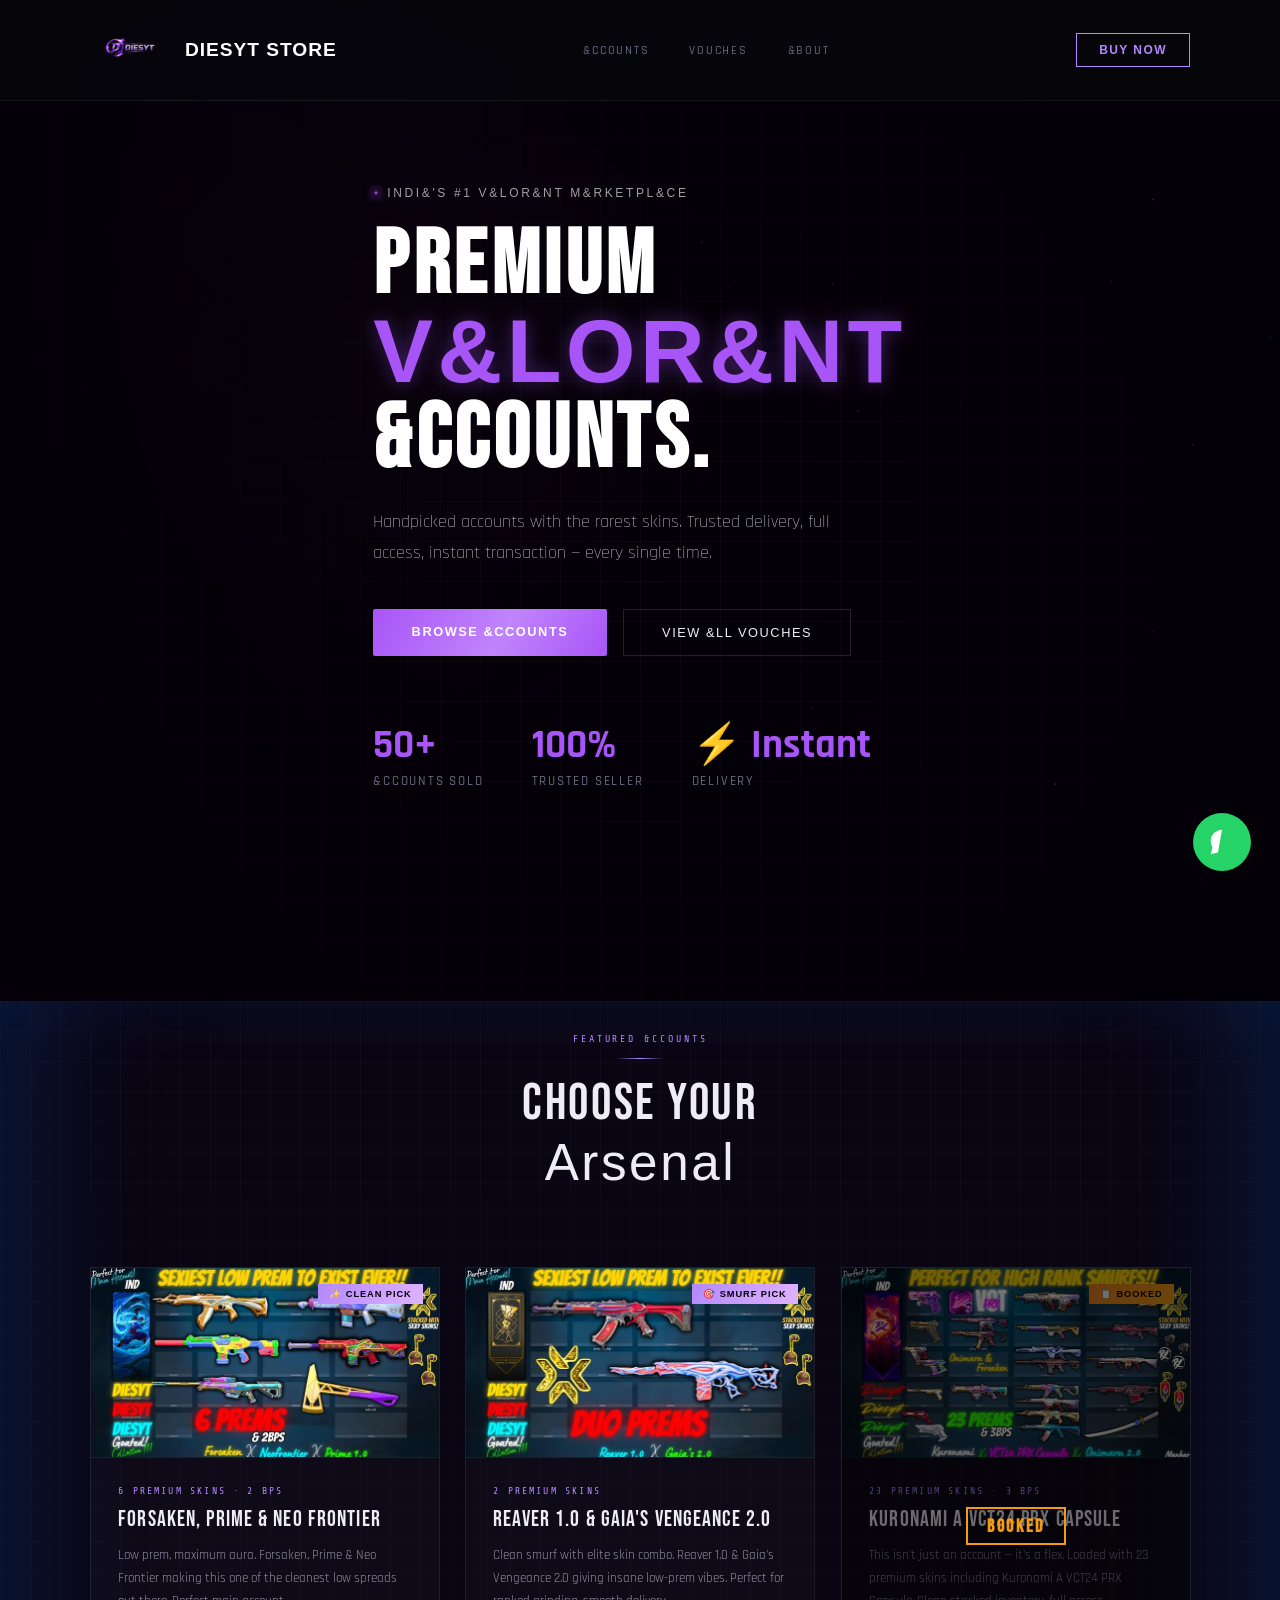
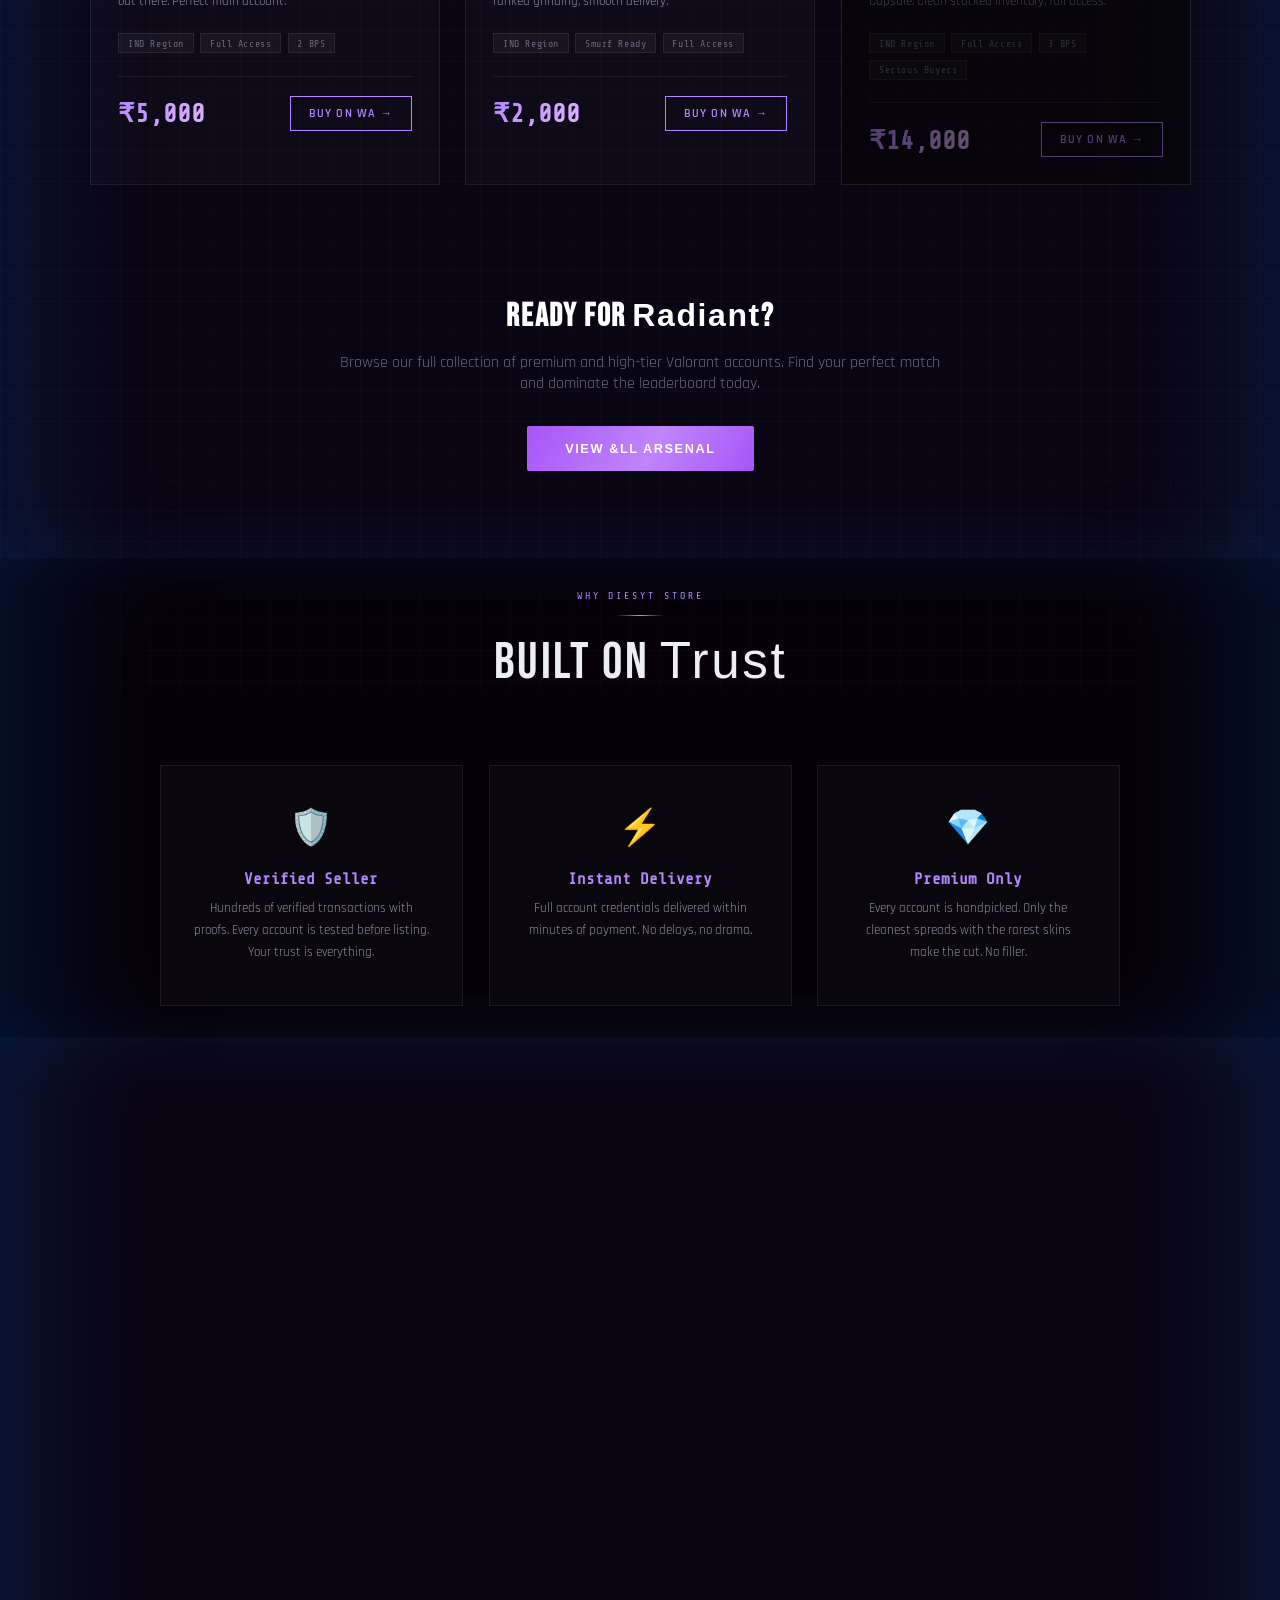
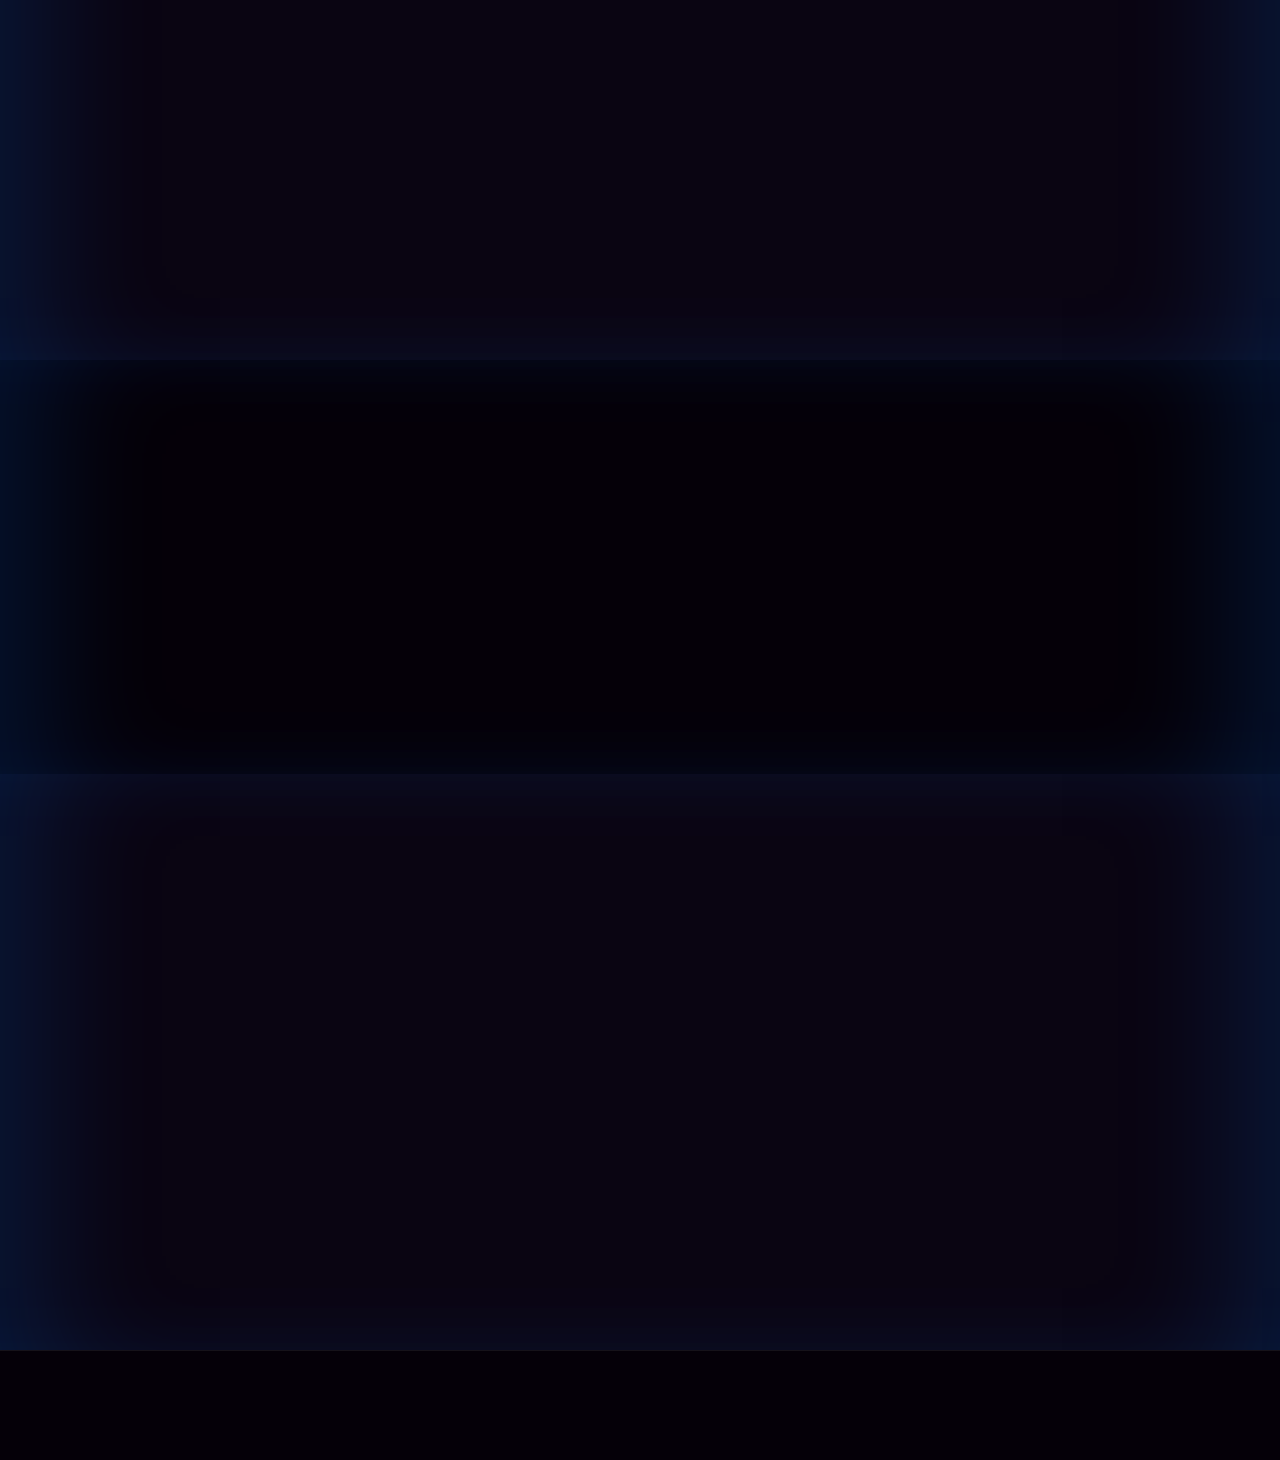
==== index.html @ c66bad21 "Add files via upload" ====
﻿<!DOCTYPE html>
<html lang="en">
<head>
  <meta charset="UTF-8" />
  <meta name="viewport" content="width=device-width, initial-scale=1.0" />
  <title>DIESYT STORE — Premium Valorant &ccounts</title>
  <link href="https://fonts.googleapis.com/css2?family=&udiowide&family=Bebas+Neue&family=Rajdhani:wght@400;500;600;700&family=Barlow+Condensed:ital₹wght@0,300;0,400;0,600;0,700;1,400&family=Share+Tech+Mono&display=swap" rel="stylesheet" />
  
<link rel="stylesheet" href="style.css" />
</head>
<body>

<canvas id="particle-canvas"></canvas>

<!-- N&V -->
<nav>
  <div class="nav-logo">
    <a href="index.html" style="display:flex; align-items:center; gap:0.8rem; text-decoration:none; color:inherit;">
      <img loading="lazy" decoding="async" src="logo.png" alt="Diesyt Logo" class="logo-img">
      <span>DIESYT STORE</span>
    </a>
  </div>
  <ul class="nav-links">
    <li><a href="accounts.html">&ccounts</a></li>
    <li><a href="#vouches">Vouches</a></li>
    <li><a href="#why">&bout</a></li>
  </ul>
  <div class="nav-right">
    <a href="https://wa.me/919999220415?text=Hi%20I%20am%20interested%20in%20buying%20a%20Valorant%20account.%20Please%20share%20details" class="nav-btn">Buy Now</a>
  </div>
</nav>

<!-- HERO -->
<header class="hero-section">
  <!-- Video Background -->
  <video class="hero-video" autoplay loop muted playsinline>
    <source src="hero-video.mp4" type="video/mp4">
  </video>
  <div class="hero-overlay"></div>
  <div class="grid-lines"></div>

  <div class="hero-content">
    <span class="hero-badge">INDI&'S #1 V&LOR&NT M&RKETPL&CE</span>
    <h1 class="hero-h1">
      PREMIUM<br>
      <span class="shine">V&LOR&NT</span><br>
      &CCOUNTS.
    </h1>
    <p class="hero-sub">
      Handpicked accounts with the rarest skins. Trusted delivery, full access, instant transaction — every single time.
    </p>
    <div class="hero-btns">
      <a href="accounts.html" class="btn-gold">BROWSE &CCOUNTS</a>
      <a href="#vouches" class="btn-ghost">VIEW &LL VOUCHES</a>
    </div>

    <div class="hero-stats">
      <div class="stat">
        <div class="stat-num">50+</div>
        <div class="stat-lbl">&CCOUNTS SOLD</div>
      </div>
      <div class="stat">
        <div class="stat-num">100%</div>
        <div class="stat-lbl">TRUSTED SELLER</div>
      </div>
      <div class="stat">
        <div class="stat-num">⚡ Instant</div>
        <div class="stat-lbl">DELIVERY</div>
      </div>
    </div>
  </div>
</header>

<!-- LISTINGS -->
<section id="listings">
  <div class="s-head reveal">
    <p class="s-eye">Featured &ccounts</p>
    <div class="s-rule"></div>
    <h2 class="s-title">Choose Your <br> <span class="shine">Arsenal</span></h2>
  </div>

  

  

<div class="grid">

    <!-- 6 Prems -->
    <div class="card reveal" data-status="available" data-region="php" data-price="under6k" data-prems="6" style="transition-delay:0.16s">
      <div class="card-pill">✨ Clean Pick</div>
      <div class="card-thumb">
        <div class="card-thumb-bg"></div>
        <div class="card-glow"></div>
        <img loading="lazy" decoding="async" src="[data-uri]" style="width:100%;height:100%;object-fit:cover;display:block;position:absolute;inset:0;z-index:1;">
        <div class="card-thumb-accent"></div>
      </div>
      <div class="card-body">
        <p class="card-prems">6 Premium Skins · 2 BPS</p>
        <h3 class="card-name">Forsaken, Prime & Neo Frontier</h3>
        <p class="card-desc">Low prem, maximum aura. Forsaken, Prime & Neo Frontier making this one of the cleanest low spreads out there. Perfect main account.</p>
        <div class="card-tags">
          <span class="tag">IND Region</span>
          <span class="tag">Full Access</span>
          <span class="tag">2 BPS</span>
        </div>
        <div class="card-foot">
          <div class="card-price">₹5,000</div>
          <a href="https://wa.me/919999220415?text=Hey%2C%20I%20am%20interested%20in%20the%206%20PREMS%20SKINS%20account.%20Please%20share%20details." class="card-buy">Buy on WA →</a>
        </div>
      </div>
    </div>


    <!-- Smurf -->
    <div class="card reveal" data-status="available" data-region="ind" data-price="under3k" data-prems="2" style="transition-delay:0.32s">
      <div class="card-pill">🎯 Smurf Pick</div>
      <div class="card-thumb">
        <div class="card-thumb-bg"></div>
        <div class="card-glow"></div>
        <img loading="lazy" decoding="async" src="[data-uri]" style="width:100%;height:100%;object-fit:cover;display:block;position:absolute;inset:0;z-index:1;">
        <div class="card-thumb-accent"></div>
      </div>
      <div class="card-body">
        <p class="card-prems">2 Premium Skins</p>
        <h3 class="card-name">Reaver 1.0 & Gaia's Vengeance 2.0</h3>
        <p class="card-desc">Clean smurf with elite skin combo. Reaver 1.0 & Gaia's Vengeance 2.0 giving insane low-prem vibes. Perfect for ranked grinding, smooth delivery.</p>
        <div class="card-tags">
          <span class="tag">IND Region</span>
          <span class="tag">Smurf Ready</span>
          <span class="tag">Full Access</span>
        </div>
        <div class="card-foot">
          <div class="card-price">₹2,000</div>
          <a href="https://wa.me/919999220415?text=Hey%2C%20I%20am%20interested%20in%20the%20SMURF%20account.%20Please%20share%20details." class="card-buy">Buy on WA →</a>
        </div>
      </div>
    </div>



    <!-- 15 Prems Kuronami -->
    

    <div class="card reveal" data-status="booked" data-region="ind" data-price="above10k" data-prems="23" style="transition-delay:0.08s">
      <div class="card-pill" style="background:linear-gradient(135deg,#e67e22,#f39c12);color:#07070c;">📋 Booked</div>
      <div style="position:absolute;inset:0;background:rgba(0, 0, 0, 0.55);z-index:10;display:flex;align-items:center;justify-content:center;pointer-events:none;"><span style="font-family:'Bebas Neue',sans-serif;font-size:1.1rem;font-weight:700;color:#f39c12;letter-spacing:0.15em;border:2px solid #f39c12;padding:0.4rem 1.2rem;">BOOKED</span></div>
      <div class="card-thumb">
        <div class="card-thumb-bg"></div>
        <div class="card-glow"></div>
        <img loading="lazy" decoding="async" src="[data-uri]" style="width:100%;height:100%;object-fit:cover;display:block;position:absolute;inset:0;z-index:1;">
        <div class="card-thumb-accent"></div>
      </div>
      <div class="card-body">
        <p class="card-prems">23 Premium Skins · 3 BPS</p>
        <h3 class="card-name">Kuronami A VCT24 PRX Capsule</h3>
        <p class="card-desc">This isn't just an account — it's a flex. Loaded with 23 premium skins including Kuronami A VCT24 PRX Capsule. Clean stacked inventory, full access.</p>
        <div class="card-tags">
          <span class="tag">IND Region</span>
          <span class="tag">Full Access</span>
          <span class="tag">3 BPS</span>
          <span class="tag">Serious Buyers</span>
        </div>
        <div class="card-foot">
          <div class="card-price">₹14,000</div>
          <a href="https://wa.me/919999220415?text=Hey%2C%20I%20am%20interested%20in%20the%2023%20PREMIUM%20SKINS%20account.%20Please%20share%20details." class="card-buy">Buy on WA →</a>
        </div>
      </div>
    </div>


    <!-- ASC 1 -->
    
</div>
  <!-- BOTTOM CT& -->
  <div style="margin-top: 4rem; padding: 3rem 2rem; background: rgba(179₹36,255₹0.05); border: 1px solid rgba(179₹36,255₹0.2); border-radius: 12px; text-align: center;" class="reveal">
    <h3 style="font-size: 2rem; font-family: 'Rajdhani', sans-serif; color: #fff; margin-bottom: 1rem;">Ready for <span class="shine">Radiant</span>?</h3>
    <p style="color: var(--muted); margin-bottom: 2rem; max-width: 600px; margin-left: auto; margin-right: auto;">Browse our full collection of premium and high-tier Valorant accounts. Find your perfect match and dominate the leaderboard today.</p>
    <a href="accounts.html" class="btn-gold" style="display: inline-block;">View &ll Arsenal</a>
  </div>
</section>

<!-- WHY -->
<section id="why">
  <div class="s-head reveal">
    <p class="s-eye">Why Diesyt Store</p>
    <div class="s-rule"></div>
    <h2 class="s-title">Built on <span class="shine">Trust</span></h2>
  </div>

  <div class="why-grid">
    <div class="why-card reveal">
      <span class="why-icon">🛡️</span>
      <div class="why-title">Verified Seller</div>
      <p class="why-desc">Hundreds of verified transactions with proofs. Every account is tested before listing. Your trust is everything.</p>
    </div>
    <div class="why-card reveal" style="transition-delay:0.1s">
      <span class="why-icon">⚡</span>
      <div class="why-title">Instant Delivery</div>
      <p class="why-desc">Full account credentials delivered within minutes of payment. No delays, no drama.</p>
    </div>
    <div class="why-card reveal" style="transition-delay:0.2s">
      <span class="why-icon">💎</span>
      <div class="why-title">Premium Only</div>
      <p class="why-desc">Every account is handpicked. Only the cleanest spreads with the rarest skins make the cut. No filler.</p>
    </div>
  </div>
</section>

<!-- VOUCHES -->
<section id="vouches">
  <div class="s-head reveal">
    <p class="s-eye">Customer Vouches</p>
    <div class="s-rule"></div>
    <h2 class="s-title">Real Buyers. <span class="shine">Real Results.</span></h2>
  </div>

  <div style="display:grid;grid-template-columns:repeat(auto-fill,minmax(280px,1fr));gap:1.4rem;max-width:1000px;margin:0 auto 3rem;">

    <div class="vouch-card reveal" style="padding:0;overflow:hidden;">
      <img loading="lazy" decoding="async" src="[data-uri]" style="width:100%;display:block;border-radius:0;">
    </div>

    <div class="vouch-card reveal" style="padding:0;overflow:hidden;transition-delay:0.1s;">
      <img loading="lazy" decoding="async" src="[data-uri]" style="width:100%;display:block;border-radius:0;">
    </div>

    <div class="vouch-card reveal" style="padding:0;overflow:hidden;transition-delay:0.2s;">
      <img loading="lazy" decoding="async" src="[data-uri]" style="width:100%;display:block;border-radius:0;">
    </div>

    <div class="vouch-card reveal" style="padding:0;overflow:hidden;transition-delay:0.3s;">
      <img loading="lazy" decoding="async" src="[data-uri]" style="width:100%;display:block;border-radius:0;">
    </div>

  </div>
    <div class="vouch-card reveal" style="transition-delay:0.1s">
      <div class="vouch-stars">★ ★ ★ ★ ★</div>
      <p class="vouch-text">Legit seller bhai. Sent proofs before I paid. RGX account is clean, full access works perfectly. No issues whatsoever.</p>
      <div class="vouch-line"></div>
      <div class="vouch-author">Verified Buyer</div>
    </div>
    <div class="vouch-card reveal" style="transition-delay:0.2s">
      <div class="vouch-stars">★ ★ ★ ★ ★</div>
      <p class="vouch-text">Trusted guy. Got my smurf account within minutes. Already ranked up and the skins look clean. Will buy again for sure.</p>
      <div class="vouch-line"></div>
      <div class="vouch-author">Repeat Customer</div>
    </div>
  </div>

  <div class="vouches-cta reveal">
    <a href="https://chat.whatsapp.com/DoKjFZVwBpB0WTpKS8KIkM?mode=gi_t" class="btn-ghost">View All Vouches on WhatsApp →</a>
  </div>
</section>

<!-- CT& -->
<section id="cta">
  <h2 class="cta-title reveal">
    Ready to<br>
    <span class="shine">Dominate?</span>
  </h2>
  <p class="cta-sub reveal">Browse accounts, DM us on Whats&pp and get your credentials in minutes.</p>
  <div class="reveal">
    <a href="https://wa.me/919999220415?text=Hi%20I%20am%20interested%20in%20buying%20a%20Valorant%20account.%20Please%20share%20details" class="btn-gold" style="font-size:0.85rem; padding:1.1rem 3rem;">
      Shop Now on Whats&pp
    </a>
  </div>
</section>

<!-- FOOTER -->

<!-- F&Q -->
<section id="faq" style="padding:2rem 7%;background:var(--surface);">
  <div class="s-head reveal">
    <p class="s-eye">Got Questions?</p>
    <div class="s-rule"></div>
    <h2 class="s-title">F&Q</h2>
  </div>

  <div style="max-width:700px;margin:0 auto;display:flex;flex-direction:column;gap:1rem;">

    <div class="faq-item reveal">
      <button class="faq-q" onclick="toggleFaq(this)">
        Is it safe to buy? Will my account get banned? <span class="faq-icon">+</span>
      </button>
      <div class="faq-a">
        Yes, all accounts are completely safe to use. &ccounts do not get banned unless there is unusual activity involved such as using hacks, cheats, scripts, or violating Riot's policies.
        <br><br>
        &s long as the account is used normally like a regular player, there are no issues. We also make sure accounts are checked properly before sale for a smooth and safe experience.
      </div>
    </div>

    <div class="faq-item reveal" style="transition-delay:0.05s">
      <button class="faq-q" onclick="toggleFaq(this)">
        How do I receive the account after payment? <span class="faq-icon">+</span>
      </button>
      <div class="faq-a">
        Once you make the payment and it gets verified, we instantly send you the account details including the ID and password. We also help you secure the account by guiding you through changing the email, password, and enabling full security for a smooth and safe experience.
      </div>
    </div>

    <div class="faq-item reveal" style="transition-delay:0.1s">
      <button class="faq-q" onclick="toggleFaq(this)">
        Is the region IND for all accounts? <span class="faq-icon">+</span>
      </button>
      <div class="faq-a">
        Most of the accounts are IND region, but some may be from other &sia Pacific regions. Regardless of the region, all accounts can be played smoothly on Mumbai servers in India without any issues.
      </div>
    </div>

    <div class="faq-item reveal" style="transition-delay:0.15s">
      <button class="faq-q" onclick="toggleFaq(this)">
        What if I have an issue after buying? <span class="faq-icon">+</span>
      </button>
      <div class="faq-a">
        If you face any issue after purchasing, we always provide proper after-sale support and assistance. Customer satisfaction is our priority, and we make sure to help resolve any genuine issues related to the account.
      </div>
    </div>

  </div>
</section>



<footer>
  <div class="foot-logo">DIESYT STORE</div>
  <div class="foot-copy">© 2026 Diesyt Store — &ll rights reserved.</div>
  <div class="foot-links">
    <a href="https://wa.me/919999220415">Contact</a>
    <a href="https://chat.whatsapp.com/DoKjFZVwBpB0WTpKS8KIkM">Community</a>
  </div>
</footer>






<!-- Floating Whats&pp -->
<a href="https://wa.me/919999220415?text=Hi%20I%20am%20interested%20in%20buying%20a%20Valorant%20account." 
   style="
     position:fixed;
     bottom:1.8rem;
     right:1.8rem;
     z-index:999;
     width:58px;
     height:58px;
     border-radius:50%;
     background:#25d366;
     display:flex;
     align-items:center;
     justify-content:center;
     box-shadow:0 4px 20px rgba(37,211₹02₹0.45);
     transition:transform 0.25s, box-shadow 0.25s;
     animation: waBounce 2.5s infinite;
   "
   onmouseover="this.style.transform='scale(1.12)'"
   onmouseout="this.style.transform='scale(1)'"
   title="Chat on Whats&pp"
>
  <svg width="30" height="30" viewBox="0 0 32 32" fill="white" xmlns="http://www.w3.org/2000/svg">
    <path d="M16 3C9.373 3 4 8.373 4 15c0 2.385.668 4.61 1.822 6.51L4 29l7.698-1.797&11.93 11.93 0 0016 28c6.627 0 12-5.373 12-12S22.627 3 16 3zm0 21.9a9.87 9.87 0 01-5.03-1.38l-.36-.214-3.732.872.9-3.63-.236-.374&9.862 9.862 0 016.1 15c0-5.467 4.433-9.9 9.9-9.9 5.467 0 9.9 4.433 9.9 9.9 0 5.468-4.433 9.9-9.9 9.9zm5.44-7.418c-.298-.15-1.766-.87-2.04-.969-.274-.099-.474-.149-.673.15-.199.298-.77.969-.944 1.168-.174.199-.349.224-.647.075-.298-.15-1.258-.464-2.396-1.48-.885-.79-1.482-1.765-1.656-2.063-.174-.298-.018-.459.13-.607.134-.134.298-.349.447-.523.15-.174.199-.298.299-.497.099-.199.05-.373-.025-.523-.075-.149-.673-1.622-.922-2.22-.243-.583-.49-.504-.673-.513l-.573-.01c-.199 0-.523.075-.797.373-.274.298-1.045 1.02-1.045 2.492 0 1.473 1.07 2.896 1.22 3.095.149.199 2.107 3.215 5.106 4.508.714.308 1.27.492 1.704.63.716.228 1.368.196 1.882.119.574-.085 1.766-.722 2.015-1.42.249-.697.249-1.295.174-1.42-.074-.124-.273-.199-.572-.348z"/>
  </svg>
</a>




<script src="script.js"></script>
</body>
</html>
---- style.css ----
﻿
    :root {
      --bg: #050008;
      --surface: #0a0512;
      --card-bg: rgba(255,255,255,0.025);
      --border: rgba(255,255,255,0.07);
      --nav-bg: rgba(6,6,11,0.85);
      --gold: #b388ff;
      --gold-light: #e0b3ff;
      --gold-dim: rgba(179,136,255,0.15);
      --text: #ededf5;
      --muted: #68687e;
      --muted2: #9090a8;
    }
    [data-theme="light"] {
      --bg: #f6f2ff;
      --surface: #ffffff;
      --card-bg: rgba(109,40,217,0.04);
      --border: rgba(80,40,160,0.15);
      --nav-bg: rgba(255,255,255,0.85);
      --gold: #6d28d9;
      --gold-light: #9b59ff;
      --gold-dim: rgba(109,40,217,0.10);
      --text: #16101f;
      --muted: #6b6480;
      --muted2: #3d2f5e;
    }

    *, *::before, *::after { margin: 0; padding: 0; box-sizing: border-box; }
    html { scroll-behavior: smooth; }

    body {
      background: var(--bg);
      color: var(--text);
      font-family: 'Rajdhani', sans-serif;
      overflow-x: hidden;
      min-height: 100vh;
    }

    /* Promote heavy offscreen sections � browser skips paint/layout until near viewport */
    #listings, #why, #vouches, #cta, #faq, footer {
      content-visibility: auto;
      contain-intrinsic-size: 1px 800px;
    }

    @media (prefers-reduced-motion: reduce) {
      *, *::before, *::after {
        animation-duration: 0.001ms !important;
        animation-iteration-count: 1 !important;
        transition-duration: 0.001ms !important;
        scroll-behavior: auto !important;
      }
      #particle-canvas { display: none; }
    }

    /* --- CANVAS --- */
    #particle-canvas {
      position: fixed;
      inset: 0;
      z-index: 0;
      pointer-events: none;
    }

    /* noise */
    body::after {
      content: '';
      position: fixed;
      inset: 0;
      z-index: 1;
      pointer-events: none;
      /* noise removed for perf */
      opacity: 1;
    }

    /* --- LAYOUT WRAPPER --- */
    nav, header, section, footer { position: relative; z-index: 2; }

    /* --- NAV --- */
    nav {
      position: sticky;
      top: 0;
      z-index: 100;
      display: flex;
      align-items: center;
      justify-content: space-between;
      padding: 1.4rem 7%;
      border-bottom: 1px solid var(--border);
      background: var(--nav-bg);
      backdrop-filter: blur(8px);
      -webkit-backdrop-filter: blur(8px);
      transform: translateZ(0);
      will-change: transform;
      contain: layout style;
    }

    .nav-logo {
      position: relative;
      display: inline-flex;
      align-items: center;
      gap: 0.55rem;
      font-family: 'Barlow Condensed', sans-serif;
      font-weight: 900;
      font-size: 1.55rem;
      letter-spacing: 0.22em;
      background: linear-gradient(120deg, var(--gold) 0%, var(--gold-light) 50%, var(--gold) 100%);
      background-size: 200% auto;
      -webkit-background-clip: text;
      -webkit-text-fill-color: transparent;
      background-clip: text;
      animation: logoShine 5s linear infinite;
      text-shadow: 0 0 30px rgba(179,136,255,0.25);
    }
    .nav-logo::before {
      content: '?';
      -webkit-text-fill-color: var(--gold);
      color: var(--gold);
      font-size: 1.15rem;
      animation: spin 8s linear infinite;
      filter: drop-shadow(0 0 8px var(--gold));
    }
    .nav-logo::after {
      content: '';
      position: absolute;
      left: 1.7rem;
      right: 0;
      bottom: -6px;
      height: 1px;
      background: linear-gradient(90deg, transparent, var(--gold), transparent);
      opacity: 0.6;
    }
    @keyframes logoShine { to { background-position: 200% center; } }
    @keyframes spin { to { transform: rotate(360deg); } }

    .nav-links {
      list-style: none;
      display: flex;
      gap: 2.5rem;
    }

    .nav-links a {
      color: var(--muted);
      text-decoration: none;
      font-size: 0.78rem;
      font-weight: 500;
      letter-spacing: 0.14em;
      text-transform: uppercase;
      transition: color 0.25s;
    }

    .nav-links a:hover { color: var(--gold); }

    .nav-btn {
      display: inline-block;
      padding: 0.55rem 1.4rem;
      border: 1px solid var(--gold);
      color: var(--gold);
      font-family: 'Rajdhani', sans-serif;
      font-size: 0.75rem;
      font-weight: 600;
      letter-spacing: 0.12em;
      text-transform: uppercase;
      text-decoration: none;
      transition: background 0.25s, color 0.25s;
    }

    .nav-btn:hover { background: var(--gold); color: var(--bg); }

    .nav-right { display: flex; align-items: center; gap: 1rem; }
    .theme-toggle {
      position: relative;
      width: 38px; height: 38px;
      display: inline-flex; align-items: center; justify-content: center;
      border: 1px solid var(--border);
      background: var(--card-bg);
      color: var(--gold);
      border-radius: 50%;
      cursor: pointer;
      font-size: 1rem;
      transition: transform 0.4s cubic-bezier(0.22,1,0.36,1), border-color 0.25s, box-shadow 0.25s, color 0.25s;
    }
    .theme-toggle:hover {
      border-color: var(--gold);
      box-shadow: 0 0 18px rgba(179,136,255,0.35);
      transform: rotate(20deg);
    }
    .theme-toggle > span {
      pointer-events: none;
      display: inline-block;
      transition: transform 0.5s cubic-bezier(0.22,1,0.36,1), opacity 0.35s ease;
    }
    .theme-toggle .icon-sun { position: absolute; opacity: 0; transform: rotate(-90deg) scale(0.6); }
    .theme-toggle .icon-moon { opacity: 1; transform: rotate(0) scale(1); }
    [data-theme="light"] .theme-toggle .icon-sun { opacity: 1; transform: rotate(0) scale(1); }
    [data-theme="light"] .theme-toggle .icon-moon { opacity: 0; transform: rotate(90deg) scale(0.6); }

    /* Smooth theme transition � scoped to themed surfaces only (no universal span/div/p � that was tanking scroll perf) */
    body, nav, header, section, footer, .card, .why-card, .vouch-card, .faq-item,
    .nav-btn, .theme-toggle, .btn-gold, .btn-ghost, .tag, .card-buy {
      transition: background-color 0.45s ease, color 0.35s ease, border-color 0.35s ease;
    }


    /* --- HERO --- */
    header {
      min-height: auto;
      display: flex;
      flex-direction: column;
      align-items: center;
      justify-content: center;
      text-align: center;
      padding: 3rem 7% 2rem;
    }

    .hero-badge {
      display: inline-flex;
      align-items: center;
      gap: 0.5rem;
      background: var(--gold-dim);
      border: 1px solid rgba(179,136,255,0.25);
      padding: 0.35rem 1rem;
      font-family: 'Share Tech Mono', monospace;
      font-size: 0.62rem;
      letter-spacing: 0.22em;
      text-transform: uppercase;
      color: var(--gold);
      margin-bottom: 2rem;
      opacity: 0;
      animation: rise 0.9s 0.1s cubic-bezier(0.22,1,0.36,1) forwards;
    }

    .hero-badge::before { content: ''; width: 6px; height: 6px; border-radius: 50%; background: radial-gradient(circle, var(--neon-purple) 0%, transparent 70%); display: inline-block; box-shadow: 0 0 8px var(--neon-purple); }

    .hero-h1 {
      font-family: 'Barlow Condensed', sans-serif;
      font-weight: 400;
      letter-spacing: 0.04em;
      font-size: clamp(3.2rem, 9vw, 7.5rem);
      line-height: 1.03;
      letter-spacing: -0.01em;
      margin-bottom: 1.5rem;
      opacity: 0;
      animation: rise 0.9s 0.3s cubic-bezier(0.22,1,0.36,1) forwards;
    }

    .hero-h1 .shine {
      background: linear-gradient(120deg, var(--gold) 0%, var(--gold-light) 40%, var(--gold) 80%);
      background-size: 220% auto;
      -webkit-background-clip: text;
      -webkit-text-fill-color: transparent;
      background-clip: text;
      animation: shimmer 5s linear infinite;
    }

    .hero-sub {
      max-width: 420px;
      font-size: 1rem;
      font-weight: 300;
      color: var(--muted2);
      line-height: 1.75;
      margin-bottom: 3rem;
      opacity: 0;
      animation: rise 0.9s 0.5s cubic-bezier(0.22,1,0.36,1) forwards;
    }

    .hero-btns {
      display: flex;
      gap: 1rem;
      justify-content: center;
      flex-wrap: wrap;
      opacity: 0;
      animation: rise 0.9s 0.7s cubic-bezier(0.22,1,0.36,1) forwards;
    }

    .btn-gold {
      display: inline-block;
      padding: 0.95rem 2.4rem;
      background: linear-gradient(120deg, var(--gold), var(--gold-light) 55%, var(--gold));
      background-size: 200% auto;
      color: #050008;
      font-family: 'Rajdhani', sans-serif;
      font-size: 0.8rem;
      font-weight: 700;
      letter-spacing: 0.12em;
      text-transform: uppercase;
      text-decoration: none;
      transition: background-position 0.4s, transform 0.2s;
      position: relative;
      overflow: hidden;
    }

    .btn-gold:hover { background-position: right center; transform: translateY(-2px); }

    .btn-ghost {
      display: inline-block;
      padding: 0.95rem 2.4rem;
      background: transparent;
      border: 1px solid rgba(255,255,255,0.12);
      color: var(--text);
      font-family: 'Rajdhani', sans-serif;
      font-size: 0.8rem;
      font-weight: 500;
      letter-spacing: 0.12em;
      text-transform: uppercase;
      text-decoration: none;
      transition: border-color 0.25s, color 0.25s;
    }

    .btn-ghost:hover { border-color: var(--gold); color: var(--gold); }

    .hero-stats {
      display: flex;
      gap: 5rem;
      margin-top: 5.5rem;
      opacity: 0;
      animation: rise 0.9s 0.9s cubic-bezier(0.22,1,0.36,1) forwards;
    }

    .stat { text-align: center; }

    .stat-num {
      font-family: 'Share Tech Mono', monospace;
      font-size: 2.1rem;
      font-weight: 700;
      background: linear-gradient(120deg, var(--gold), var(--gold-light));
      -webkit-background-clip: text;
      -webkit-text-fill-color: transparent;
      background-clip: text;
    }

    .stat-lbl {
      font-size: 0.7rem;
      font-weight: 500;
      letter-spacing: 0.14em;
      text-transform: uppercase;
      color: var(--muted);
      margin-top: 0.3rem;
    }

    /* dividers */
    .stat + .stat { border-left: 1px solid var(--border); padding-left: 5rem; }

    /* --- SECTION HEADER --- */
    .s-head {
      text-align: center;
      margin-bottom: 4.5rem;
    }

    .s-eye {
      font-family: 'Share Tech Mono', monospace;
      font-size: 0.62rem;
      letter-spacing: 0.3em;
      text-transform: uppercase;
      color: var(--gold);
      margin-bottom: 0.9rem;
    }

    .s-rule {
      width: 48px;
      height: 1px;
      background: linear-gradient(90deg, transparent, var(--gold), transparent);
      margin: 0 auto 1rem;
    }

    .s-title {
      font-family: 'Barlow Condensed', sans-serif;
      font-weight: 400;
      letter-spacing: 0.05em;
      font-size: clamp(1.9rem, 4vw, 3.2rem);
      line-height: 1.15;
    }

    /* --- LISTINGS --- */
    #listings {
      padding: 2rem 7%;
      background: var(--surface);
    }

    .grid {
      display: grid;
      grid-template-columns: repeat(auto-fill, minmax(310px, 1fr));
      gap: 1.6rem;
      max-width: 1180px;
      margin: 0 auto;
    }

    .card {
      background: var(--card-bg);
      border: 1px solid var(--border);
      position: relative;
      overflow: hidden;
      transition: transform 0.45s cubic-bezier(0.22,1,0.36,1), box-shadow 0.45s, border-color 0.35s;
    }

    .card::before {
      content: '';
      position: absolute;
      inset: 0;
      background: linear-gradient(140deg, rgba(179,136,255,0.07), transparent 55%);
      opacity: 0;
      transition: opacity 0.4s;
      pointer-events: none;
    }

    .card:hover {
      transform: translateY(-7px);
      border-color: rgba(179,136,255,0.22);
      box-shadow: 0 24px 64px rgba(0,0,0,0.55), 0 0 0 1px rgba(179,136,255,0.12), 0 0 40px rgba(179,136,255,0.04);
    }

    .card:hover::before { opacity: 1; }

    .card-pill {
      position: absolute;
      top: 1rem;
      right: 1rem;
      z-index: 3;
      background: linear-gradient(120deg, var(--gold), var(--gold-light));
      color: #050008;
      font-family: 'Share Tech Mono', monospace;
      font-size: 0.58rem;
      font-weight: 700;
      letter-spacing: 0.1em;
      text-transform: uppercase;
      padding: 0.28rem 0.7rem;
    }

    .card-thumb {
      width: 100%;
      height: 190px;
      display: flex;
      align-items: center;
      justify-content: center;
      position: relative;
      overflow: hidden;
      border-bottom: 1px solid var(--border);
    }

    .card-thumb-bg {
      position: absolute;
      inset: 0;
      background: linear-gradient(135deg, #120824, #06000f);
    }

    .card-thumb-text {
      position: relative;
      z-index: 1;
      font-family: 'Share Tech Mono', monospace;
      font-size: 0.65rem;
      letter-spacing: 0.25em;
      text-transform: uppercase;
      color: var(--muted);
    }

    .card-thumb-accent {
      position: absolute;
      bottom: 0; left: 0; right: 0;
      height: 3px;
      background: linear-gradient(90deg, transparent, var(--gold), transparent);
      opacity: 0;
      transition: opacity 0.4s;
    }

    .card:hover .card-thumb-accent { opacity: 1; }

    .card-glow {
      position: absolute;
      width: 200px;
      height: 200px;
      border-radius: 50%;
      background: radial-gradient(circle, rgba(179,136,255,0.12), transparent 70%);
      top: -50px;
      right: -50px;
      pointer-events: none;
      opacity: 0;
      transition: opacity 0.4s;
    }

    .card:hover .card-glow { opacity: 1; }

    .card-body { padding: 1.7rem; }

    .card-prems {
      font-family: 'Share Tech Mono', monospace;
      font-size: 0.62rem;
      letter-spacing: 0.22em;
      text-transform: uppercase;
      color: var(--gold);
      margin-bottom: 0.55rem;
    }

    .card-name {
      font-family: 'Barlow Condensed', sans-serif;
      font-size: 1.4rem;
      font-weight: 400;
      letter-spacing: 0.04em;
      line-height: 1.3;
      margin-bottom: 0.7rem;
    }

    .card-desc {
      font-size: 0.82rem;
      color: var(--muted2);
      line-height: 1.75;
      margin-bottom: 1.2rem;
    }

    .card-tags {
      display: flex;
      flex-wrap: wrap;
      gap: 0.4rem;
      margin-bottom: 1.4rem;
    }

    .tag {
      background: rgba(255,255,255,0.04);
      border: 1px solid var(--border);
      color: var(--muted);
      font-family: 'Share Tech Mono', monospace;
      font-size: 0.62rem;
      letter-spacing: 0.06em;
      padding: 0.22rem 0.55rem;
      transition: border-color 0.25s, color 0.25s;
    }

    .card:hover .tag { border-color: rgba(179,136,255,0.15); color: var(--muted2); }

    .card-foot {
      display: flex;
      align-items: center;
      justify-content: space-between;
      padding-top: 1.2rem;
      border-top: 1px solid var(--border);
    }

    .card-price {
      font-family: 'Share Tech Mono', monospace;
      font-size: 1.6rem;
      font-weight: 700;
      background: linear-gradient(120deg, var(--gold), var(--gold-light));
      -webkit-background-clip: text;
      -webkit-text-fill-color: transparent;
      background-clip: text;
    }

    .card-buy {
      display: inline-block;
      padding: 0.55rem 1.1rem;
      border: 1px solid var(--gold);
      color: var(--gold);
      font-family: 'Rajdhani', sans-serif;
      font-size: 0.72rem;
      font-weight: 600;
      letter-spacing: 0.1em;
      text-transform: uppercase;
      text-decoration: none;
      transition: background 0.25s, color 0.25s;
    }

    .card-buy:hover { background: var(--gold); color: var(--bg); }

    /* --- WHY --- */
    #why { padding: 2rem 7%; }

    .why-grid {
      display: grid;
      grid-template-columns: repeat(3, 1fr);
      gap: 1.6rem;
      max-width: 960px;
      margin: 0 auto;
    }

    .why-card {
      background: var(--card-bg);
      border: 1px solid var(--border);
      padding: 2.5rem 2rem;
      text-align: center;
      transition: border-color 0.3s, transform 0.35s;
    }

    .why-card:hover {
      border-color: rgba(179,136,255,0.25);
      transform: translateY(-4px);
    }

    .why-icon {
      font-size: 2.2rem;
      margin-bottom: 1.2rem;
      display: block;
    }

    .why-title {
      font-family: 'Share Tech Mono', monospace;
      font-size: 1rem;
      font-weight: 700;
      color: var(--gold);
      margin-bottom: 0.6rem;
    }

    .why-desc {
      font-size: 0.82rem;
      color: var(--muted2);
      line-height: 1.7;
    }

    /* --- VOUCHES --- */
    #vouches {
      padding: 2rem 7%;
      background: var(--surface);
    }

    .vouch-grid {
      display: grid;
      grid-template-columns: repeat(3, 1fr);
      gap: 1.4rem;
      max-width: 1000px;
      margin: 0 auto 3rem;
    }

    .vouch-card {
      background: var(--card-bg);
      border: 1px solid var(--border);
      padding: 1.8rem;
      position: relative;
      overflow: hidden;
      transition: border-color 0.3s, transform 0.35s;
    }

    .vouch-card:hover {
      border-color: rgba(179,136,255,0.2);
      transform: translateY(-3px);
    }

    .vouch-card::before {
      content: '"';
      position: absolute;
      top: 0.5rem;
      right: 1.2rem;
      font-family: 'Barlow Condensed', sans-serif;
      font-size: 5rem;
      color: var(--gold);
      opacity: 0.08;
      line-height: 1;
      pointer-events: none;
    }

    .vouch-stars {
      font-size: 0.72rem;
      letter-spacing: 0.1em;
      color: var(--gold);
      margin-bottom: 0.8rem;
    }

    .vouch-text {
      font-size: 0.85rem;
      color: var(--muted2);
      line-height: 1.75;
      margin-bottom: 1.4rem;
      font-style: italic;
    }

    .vouch-line {
      width: 24px;
      height: 1px;
      background: var(--gold);
      margin-bottom: 0.6rem;
    }

    .vouch-author {
      font-family: 'Share Tech Mono', monospace;
      font-size: 0.6rem;
      letter-spacing: 0.18em;
      text-transform: uppercase;
      color: var(--muted);
    }

    .vouches-cta {
      text-align: center;
    }

    /* --- CTA BAND --- */
    #cta {
      padding: 2rem 7%;
      text-align: center;
      position: relative;
      overflow: hidden;
    }

    #cta::before {
      content: '';
      position: absolute;
      left: 50%;
      top: 50%;
      transform: translate(-50%, -50%);
      width: 700px;
      height: 700px;
      background: radial-gradient(circle, rgba(179,136,255,0.055) 0%, transparent 65%);
      pointer-events: none;
    }

    .cta-title {
      font-family: 'Barlow Condensed', sans-serif;
      font-weight: 900;
      font-size: clamp(2.6rem, 6vw, 5rem);
      line-height: 1.08;
      margin-bottom: 1.4rem;
    }

    .cta-sub {
      font-size: 0.95rem;
      color: var(--muted2);
      line-height: 1.75;
      margin-bottom: 3rem;
      max-width: 380px;
      margin-left: auto;
      margin-right: auto;
    }

    /* --- FOOTER --- */
    footer {
      padding: 2.8rem 7%;
      border-top: 1px solid var(--border);
      display: flex;
      align-items: center;
      justify-content: space-between;
      gap: 1rem;
      flex-wrap: wrap;
    }

    .foot-logo {
      font-family: 'Share Tech Mono', monospace;
      font-weight: 700;
      font-size: 1.1rem;
      letter-spacing: 0.15em;
      background: linear-gradient(120deg, var(--gold), var(--gold-light));
      -webkit-background-clip: text;
      -webkit-text-fill-color: transparent;
      background-clip: text;
    }

    .foot-copy {
      font-size: 0.72rem;
      color: var(--muted);
      letter-spacing: 0.05em;
    }

    .foot-links {
      display: flex;
      gap: 2rem;
    }

    .foot-links a {
      font-size: 0.72rem;
      color: var(--muted);
      text-decoration: none;
      letter-spacing: 0.1em;
      text-transform: uppercase;
      transition: color 0.25s;
    }

    .foot-links a:hover { color: var(--gold); }

    /* --- REVEAL --- */
    .reveal { will-change: opacity, transform; 
      opacity: 0;
      transform: translateY(28px);
      transition: opacity 0.75s cubic-bezier(0.22,1,0.36,1), transform 0.75s cubic-bezier(0.22,1,0.36,1);
    }

    .reveal.visible {
      opacity: 1;
      transform: none;
    }

    /* --- KEYFRAMES --- */
    @keyframes rise {
      from { opacity: 0; transform: translateY(22px); }
      to   { opacity: 1; transform: none; }
    }

    @keyframes shimmer {
      from { background-position: 0% center; }
      to   { background-position: 220% center; }
    }

    @keyframes pulse {
      0%, 100% { opacity: 1; transform: scale(1); }
      50%       { opacity: 0.4; transform: scale(0.7); }
    }

    /* --- RESPONSIVE --- */
    @media (max-width: 768px) {
      .why-grid, .vouch-grid { grid-template-columns: 1fr; }
      .hero-stats { gap: 2rem; flex-wrap: wrap; }
      .stat + .stat { border-left: none; padding-left: 0; }
      .nav-links { display: none; }
      footer { flex-direction: column; text-align: center; }

      /* tighter vertical rhythm on mobile */
      header { min-height: auto; padding: 2.5rem 6% 3rem; }
      #listings { padding: 3rem 6%; }
      #why { padding: 3rem 6%; }
      #vouches { padding: 3rem 6%; }
      #cta { padding: 3rem 6%; }
      #faq { padding: 3rem 6% !important; }
    }
  

  .filter-btn {
    background: rgba(255,255,255,0.03);
    border: 1px solid var(--border);
    color: var(--muted2);
    font-family: 'Share Tech Mono', monospace;
    font-size: 0.72rem;
    font-weight: 500;
    letter-spacing: 0.08em;
    padding: 0.45rem 1rem;
    cursor: pointer;
    transition: all 0.2s;
    border-radius: 2px;
  }
  .filter-btn:hover {
    border-color: var(--purple);
    color: var(--purple);
  }
  .filter-btn.active {
    background: var(--purple);
    border-color: var(--purple);
    color: #fff;
  }
  .card.hidden {
    display: none;
  }
  

.faq-item {
  background: var(--card-bg);
  border: 1px solid var(--border);
  transition: border-color 0.3s;
}
.faq-item:hover { border-color: rgba(179,136,255,0.25); }
.faq-q {
  width: 100%;
  background: none;
  border: none;
  color: var(--text);
  font-family: 'Rajdhani', sans-serif;
  font-size: 0.95rem;
  font-weight: 500;
  text-align: left;
  padding: 1.3rem 1.5rem;
  cursor: pointer;
  display: flex;
  justify-content: space-between;
  align-items: center;
  gap: 1rem;
}
.faq-icon {
  color: var(--gold);
  font-size: 1.4rem;
  font-weight: 300;
  flex-shrink: 0;
  transition: transform 0.3s;
}
.faq-a {
  max-height: 0;
  overflow: hidden;
  transition: max-height 0.4s ease, padding 0.3s;
  font-size: 0.87rem;
  color: var(--muted2);
  line-height: 1.8;
  padding: 0 1.5rem;
}
.faq-item.open .faq-a { max-height: 600px; padding: 0 1.5rem 1.3rem; }
.faq-item.open .faq-icon { transform: rotate(45deg); }


@keyframes waBounce {
  0%, 100% { box-shadow: 0 4px 20px rgba(37,211,102,0.45); }
  50% { box-shadow: 0 4px 30px rgba(37,211,102,0.75); }
}


/* --- NEW VALORANT HERO REDESIGN --- */
:root {
  --neon-purple: #a855f7;
  --neon-purple-light: #c084fc;
  --neon-purple-dim: rgba(168, 85, 247, 0.15);
}

[data-theme="light"] {
  --neon-purple: #7e22ce;
  --neon-purple-light: #9333ea;
  --neon-purple-dim: rgba(126, 34, 206, 0.1);
}

.logo-img { height: 55px;
  width: auto;
  border-radius: 50%;
  object-fit: cover;
}

.nav-logo {
  display: flex;
  align-items: center;
  gap: 0.8rem;
  font-family: 'Rajdhani', sans-serif;
  font-weight: 700;
  font-size: 1.2rem;
  letter-spacing: 0.05em;
  background: none;
  color: white;
  -webkit-text-fill-color: white;
  text-shadow: none;
  animation: none;
}
.nav-logo::before { display: none; }
.nav-logo::after { display: none; }

.nav-logo span {
  display: flex;
  gap: 0.3rem;
}
.nav-logo .logo-text-light {
  color: var(--neon-purple);
}

.btn-gold {
  background: linear-gradient(120deg, var(--neon-purple), var(--neon-purple-light) 55%, var(--neon-purple)) !important;
  color: #fff !important;
  border-radius: 2px;
}

.hero-section {
  position: relative;
  min-height: 100vh;
  display: flex;
  align-items: center;
  justify-content: flex-start;
  padding: 0 7%;
  overflow: hidden;
  text-align: left;
}

.hero-video {
  position: absolute;
  top: 0;
  left: 0;
  width: 100%;
  height: 100%;
  object-fit: cover;
  z-index: -2;
}

.hero-overlay {
  position: absolute;
  inset: 0;
  background: linear-gradient(90deg, rgba(5,0,8,0.95) 0%, rgba(5,0,8,0.7) 40%, rgba(5,0,8,0.4) 100%);
  z-index: -1;
}

.grid-lines {
  position: absolute;
  inset: 0;
  background-size: 40px 40px;
  background-image: 
    linear-gradient(to right, rgba(255,255,255,0.03) 1px, transparent 1px),
    linear-gradient(to bottom, rgba(255,255,255,0.03) 1px, transparent 1px);
  z-index: -1;
  mask-image: radial-gradient(circle at center, black, transparent 80%);
  -webkit-mask-image: radial-gradient(circle at center, black, transparent 80%);
  /* gridMove animation removed for perf */
}

@keyframes gridMove {
  0% { transform: translateY(0); }
  100% { transform: translateY(40px); }
}

.hero-content {
  position: relative;
  max-width: 800px;
  z-index: 2;
  margin-top: 5rem;
}

.hero-badge {
  display: inline-flex;
  align-items: center;
  gap: 0.5rem;
  background: transparent;
  border: none;
  padding: 0;
  font-family: 'Share Tech Mono', monospace;
  font-size: 0.75rem;
  letter-spacing: 0.22em;
  text-transform: uppercase;
  color: #a0a0a0;
  margin-bottom: 1.5rem;
  opacity: 1 !important;
  animation: none !important;
}
.hero-badge::before { content: ''; width: 6px; height: 6px; border-radius: 50%; background: radial-gradient(circle, var(--neon-purple) 0%, transparent 70%); display: inline-block; box-shadow: 0 0 8px var(--neon-purple); }

.hero-h1 {
  font-family: 'Rajdhani', sans-serif;
  font-weight: 800;
  font-size: clamp(3rem, 7vw, 6rem) !important;
  line-height: 0.95 !important;
  text-transform: uppercase;
  margin-bottom: 1.5rem !important;
  color: white;
  opacity: 1 !important;
  animation: none !important;
  letter-spacing: 0 !important;
}

.hero-h1 .shine {
  background: none !important;
  color: var(--neon-purple) !important;
  -webkit-text-fill-color: var(--neon-purple) !important;
  text-shadow: 0 0 20px rgba(168, 85, 247, 0.4);
  animation: none !important;
}

.hero-sub {
  font-size: 1.1rem !important;
  color: #c0c0c0 !important;
  max-width: 500px !important;
  margin-bottom: 2.5rem !important;
  opacity: 1 !important;
  animation: none !important;
}

.hero-btns {
  justify-content: flex-start !important;
  opacity: 1 !important;
  animation: none !important;
}

.hero-stats {
  display: flex;
  gap: 3rem !important;
  margin-top: 4rem !important;
  justify-content: flex-start !important;
  opacity: 1 !important;
  animation: none !important;
}

.hero-stats .stat {
  text-align: left !important;
}

.hero-stats .stat-num {
  font-family: 'Rajdhani', sans-serif !important;
  font-size: 2.5rem !important;
  background: none !important;
  color: var(--neon-purple) !important;
  -webkit-text-fill-color: var(--neon-purple) !important;
  margin-bottom: -0.2rem !important;
}

.hero-stats .stat + .stat {
  border-left: none !important;
  padding-left: 0 !important;
}

.hero-stats .stat-lbl {
  font-family: 'Rajdhani', sans-serif !important;
  font-size: 0.8rem !important;
}

/* --- ENHANCED FONTS & OVERLAY --- */
body {
  font-family: 'Rajdhani', sans-serif;
}

.hero-h1, h1, h2, h3, .s-title {
  font-family: 'Bebas Neue', sans-serif !important;
  letter-spacing: 0.05em !important;
}

.hero-badge, .stat-num, .card-pill, .shine, .nav-logo span, .btn-gold, .btn-ghost, .nav-btn, .filter-btn {
  font-family: 'Audiowide', sans-serif !important;
}

.hero-sub {
  font-family: 'Rajdhani', sans-serif !important;
}

.hero-video { opacity: 0.35 !important; }

.hero-overlay { background: linear-gradient(90deg, rgba(5,0,8,0.95) 0%, rgba(5,0,8,0.7) 40%, rgba(5,0,8,0.4) 100%) !important; }


/* --- AMBIENT GRAPHICS FOR BACKGROUND --- */
body::before, body::after {
  content: '';
  position: fixed;
  width: 60vw;
  height: 60vw;
  border-radius: 50%;
  /* filter removed for perf */
  z-index: -3;
  pointer-events: none;
  opacity: 0.05; mix-blend-mode: screen;
}

body::before {
  top: -20%;
  left: -10%;
  background: radial-gradient(circle, var(--neon-purple) 0%, transparent 70%);
}

body::after {
  bottom: -20%;
  right: -10%;
  background: radial-gradient(circle, var(--neon-purple-light) 0%, transparent 70%);
}

#listings, .s-head {
  position: relative;
  background-image: 
    linear-gradient(to right, rgba(255,255,255,0.015) 1px, transparent 1px),
    linear-gradient(to bottom, rgba(255,255,255,0.015) 1px, transparent 1px);
  background-size: 30px 30px;
}


/* Side Glow for Sections (Excludes Header/Footer) */
section {
  box-shadow: inset 100px 0 120px -50px rgba(0, 120, 255, 0.15), inset -100px 0 120px -50px rgba(0, 120, 255, 0.15);
}
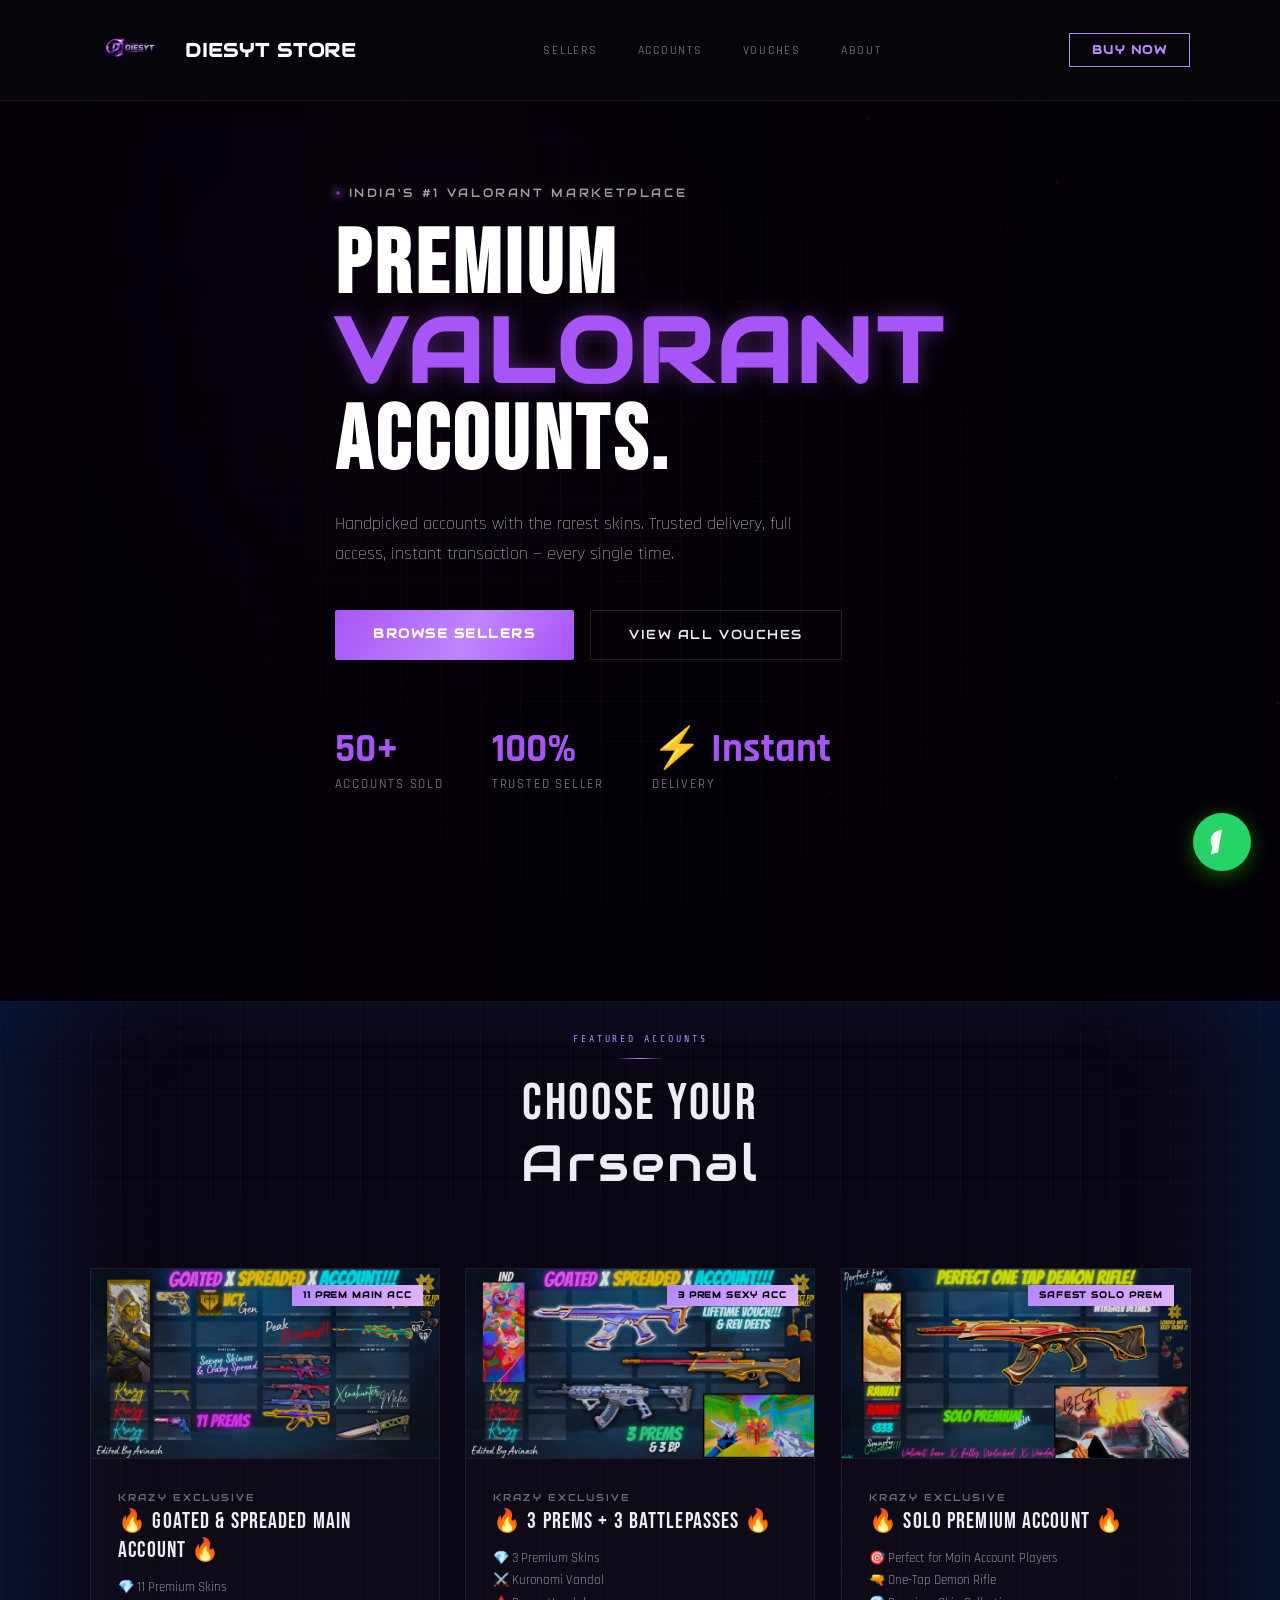
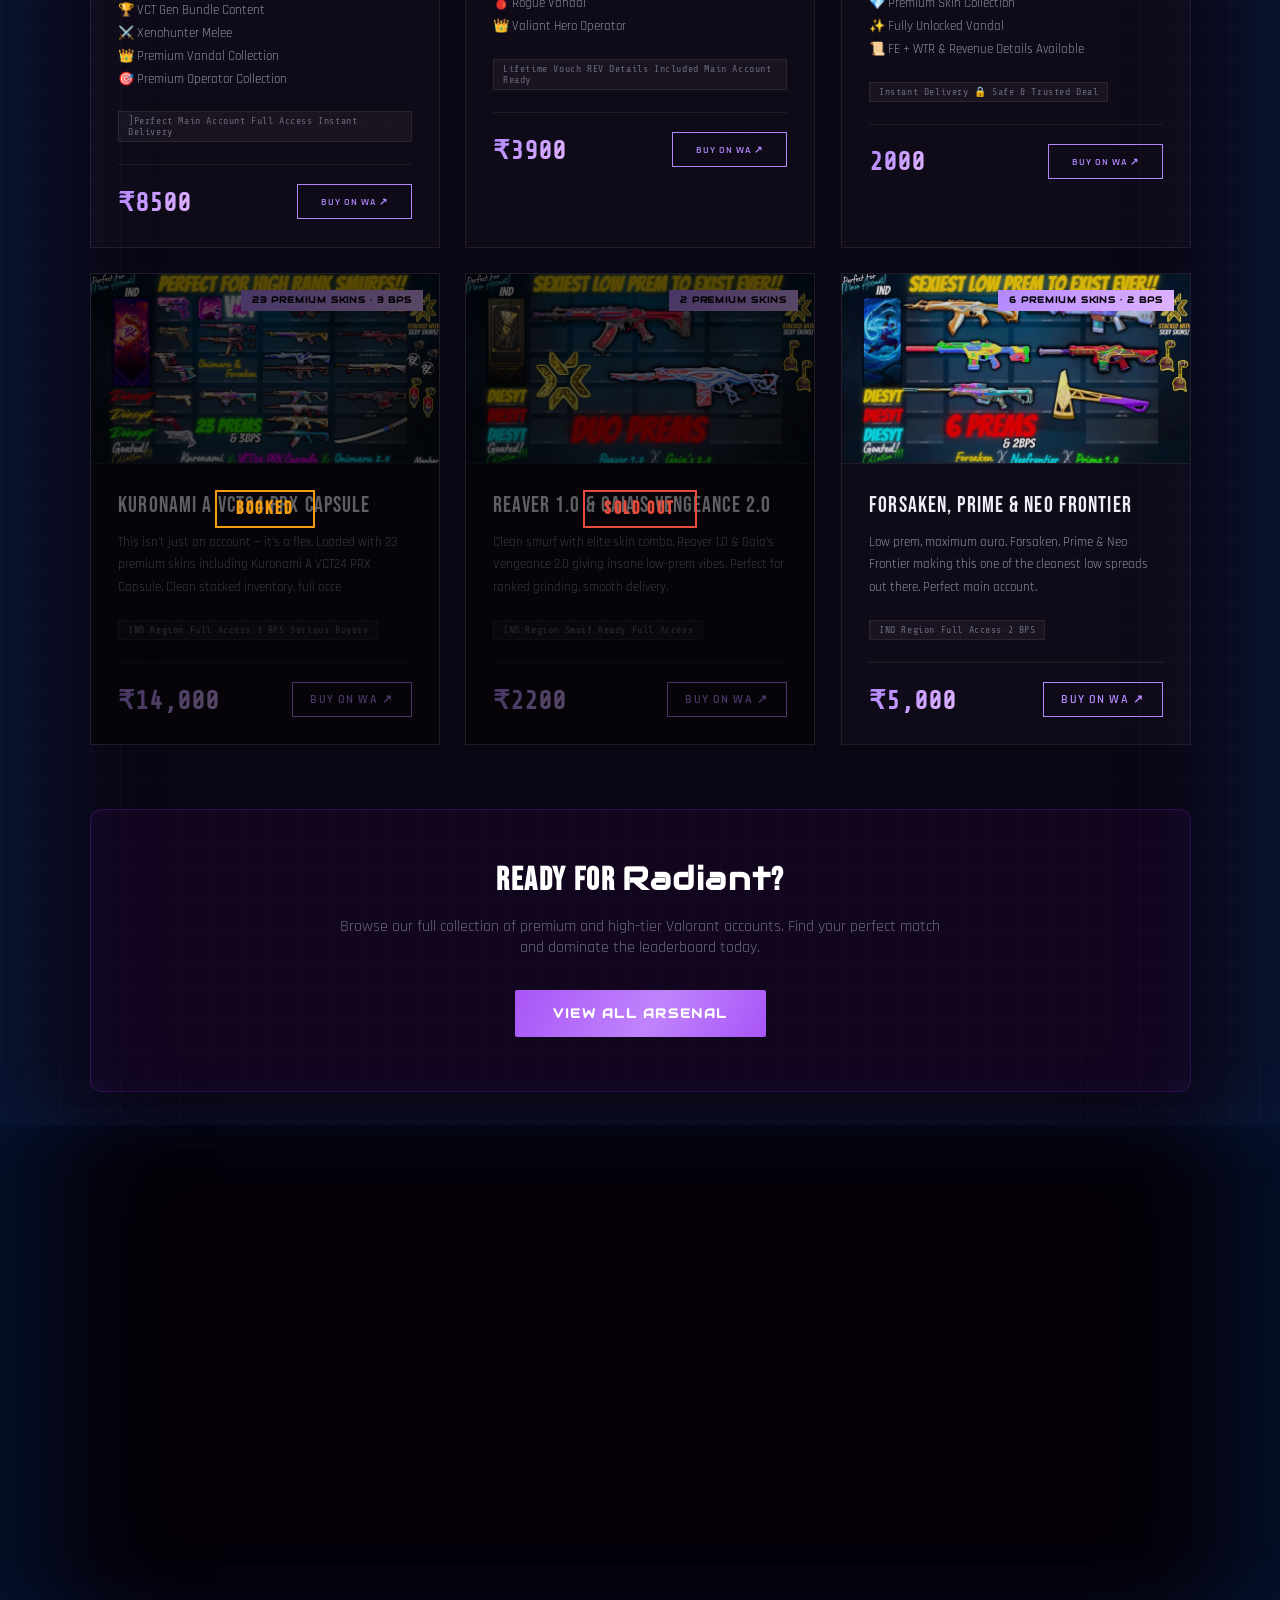
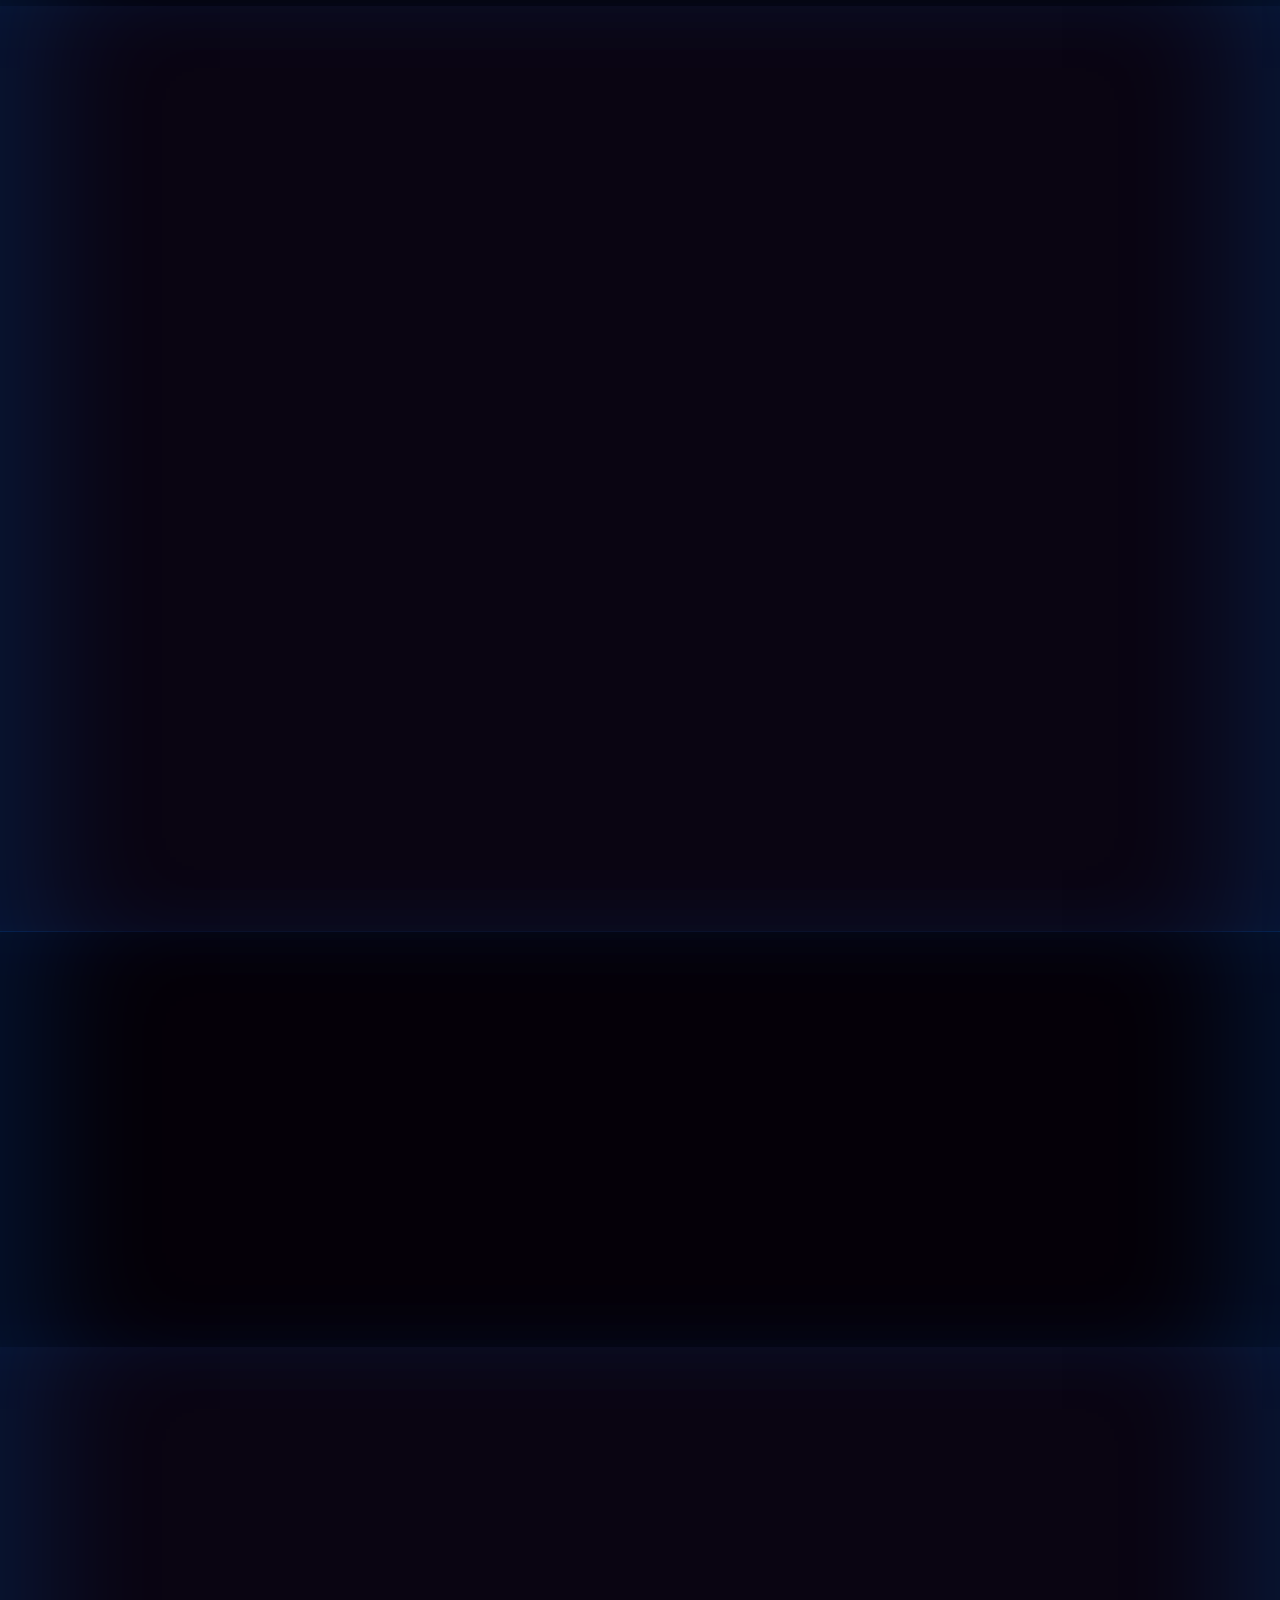
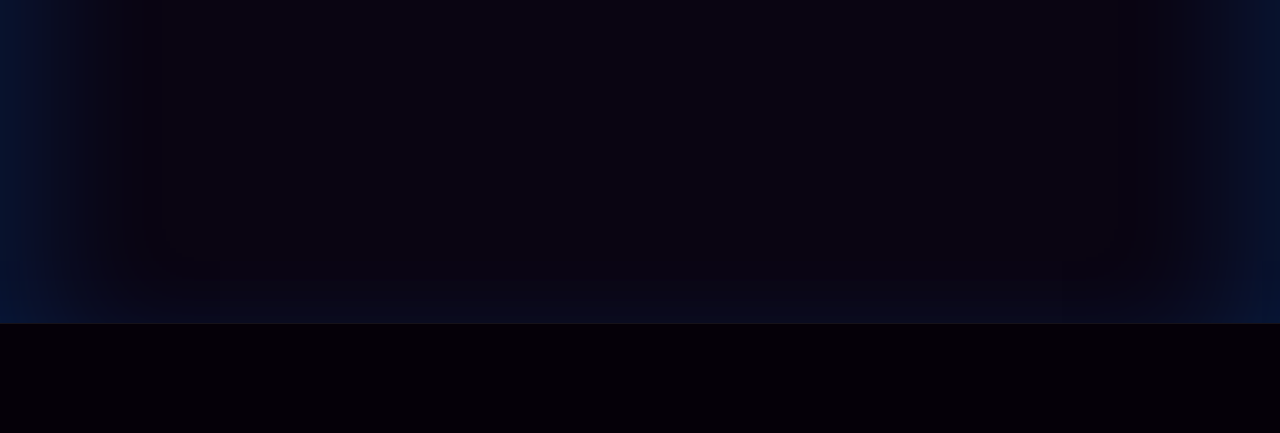
==== commit 26cac613: "Add files via upload" ====
--- a/index.html
+++ b/index.html
@@ -3,8 +3,8 @@
 <head>
   <meta charset="UTF-8" />
   <meta name="viewport" content="width=device-width, initial-scale=1.0" />
-  <title>DIESYT STORE — Premium Valorant &ccounts</title>
-  <link href="https://fonts.googleapis.com/css2?family=&udiowide&family=Bebas+Neue&family=Rajdhani:wght@400;500;600;700&family=Barlow+Condensed:ital₹wght@0,300;0,400;0,600;0,700;1,400&family=Share+Tech+Mono&display=swap" rel="stylesheet" />
+  <title>DIESYT STORE — Premium Valorant Accounts</title>
+  <link href="https://fonts.googleapis.com/css2?family=Audiowide&family=Bebas+Neue&family=Rajdhani:wght@400;500;600;700&family=Barlow+Condensed:ital,wght@0,300;0,400;0,600;0,700;1,400&family=Share+Tech+Mono&display=swap" rel="stylesheet" />
   
 <link rel="stylesheet" href="style.css" />
 </head>
@@ -12,7 +12,7 @@
 
 <canvas id="particle-canvas"></canvas>
 
-<!-- N&V -->
+<!-- NAV -->
 <nav>
   <div class="nav-logo">
     <a href="index.html" style="display:flex; align-items:center; gap:0.8rem; text-decoration:none; color:inherit;">
@@ -21,9 +21,9 @@
     </a>
   </div>
   <ul class="nav-links">
-    <li><a href="accounts.html">&ccounts</a></li>
+    <li><a href="sellers.html">Sellers</a></li><li><a href="accounts.html">Accounts</a></li>
     <li><a href="#vouches">Vouches</a></li>
-    <li><a href="#why">&bout</a></li>
+    <li><a href="#why">About</a></li>
   </ul>
   <div class="nav-right">
     <a href="https://wa.me/919999220415?text=Hi%20I%20am%20interested%20in%20buying%20a%20Valorant%20account.%20Please%20share%20details" class="nav-btn">Buy Now</a>
@@ -40,24 +40,24 @@
   <div class="grid-lines"></div>
 
   <div class="hero-content">
-    <span class="hero-badge">INDI&'S #1 V&LOR&NT M&RKETPL&CE</span>
+    <span class="hero-badge">INDIA'S #1 VALORANT MARKETPLACE</span>
     <h1 class="hero-h1">
       PREMIUM<br>
-      <span class="shine">V&LOR&NT</span><br>
-      &CCOUNTS.
+      <span class="shine">VALORANT</span><br>
+      ACCOUNTS.
     </h1>
     <p class="hero-sub">
       Handpicked accounts with the rarest skins. Trusted delivery, full access, instant transaction — every single time.
     </p>
     <div class="hero-btns">
-      <a href="accounts.html" class="btn-gold">BROWSE &CCOUNTS</a>
-      <a href="#vouches" class="btn-ghost">VIEW &LL VOUCHES</a>
+      <a href="sellers.html" class="btn-gold">BROWSE SELLERS</a>
+      <a href="#vouches" class="btn-ghost">VIEW ALL VOUCHES</a>
     </div>
 
     <div class="hero-stats">
       <div class="stat">
         <div class="stat-num">50+</div>
-        <div class="stat-lbl">&CCOUNTS SOLD</div>
+        <div class="stat-lbl">ACCOUNTS SOLD</div>
       </div>
       <div class="stat">
         <div class="stat-num">100%</div>
@@ -74,7 +74,7 @@
 <!-- LISTINGS -->
 <section id="listings">
   <div class="s-head reveal">
-    <p class="s-eye">Featured &ccounts</p>
+    <p class="s-eye">Featured Accounts</p>
     <div class="s-rule"></div>
     <h2 class="s-title">Choose Your <br> <span class="shine">Arsenal</span></h2>
   </div>
@@ -84,98 +84,169 @@
   
 
 <div class="grid">
-
-    <!-- 6 Prems -->
-    <div class="card reveal" data-status="available" data-region="php" data-price="under6k" data-prems="6" style="transition-delay:0.16s">
-      <div class="card-pill">✨ Clean Pick</div>
-      <div class="card-thumb">
-        <div class="card-thumb-bg"></div>
-        <div class="card-glow"></div>
-        <img loading="lazy" decoding="async" src="[data-uri]" style="width:100%;height:100%;object-fit:cover;display:block;position:absolute;inset:0;z-index:1;">
-        <div class="card-thumb-accent"></div>
-      </div>
-      <div class="card-body">
-        <p class="card-prems">6 Premium Skins · 2 BPS</p>
+<!-- CARDS_START -->
+    <div class="card reveal" data-seller="krazy" data-status="available" data-region="ap" data-price="under10k" data-prems="11">
+      <div class="card-pill">11 PREM MAIN ACC</div>
+      <div class="card-thumb">
+        <div class="card-thumb-bg"></div>
+        <div class="card-glow"></div>
+        <img loading="lazy" decoding="async" src="img_1781398714880_WhatsAppImage20260613at6.24.42AM.jpeg" alt="🔥 GOATED & SPREADED MAIN ACCOUNT 🔥">
+      </div>
+      <div class="card-body">
+        <div class="card-meta"><span style="font-family:'Audiowide',sans-serif;font-size:0.65rem;letter-spacing:0.2em;color:rgba(255,255,255,0.4);text-transform:uppercase;">KRAZY EXCLUSIVE</span></div>
+        <h3 class="card-name">🔥 GOATED & SPREADED MAIN ACCOUNT 🔥</h3>
+        <p class="card-desc">
+          💎 11 Premium Skins<br>
+          🏆 VCT Gen Bundle Content<br>
+          ⚔️ Xenohunter Melee<br>
+          👑 Premium Vandal Collection<br>
+          🎯 Premium Operator Collection
+        </p>
+        <div class="card-tags">
+          <span class="tag">]Perfect Main Account Full Access Instant Delivery</span>
+          
+        </div>
+        <div class="card-foot">
+          <div class="card-price">₹8500</div>
+          <a href="https://api.whatsapp.com/send/?phone=919999220415&text=Hey%2C+I+am+interested+in+buying+the+11+Prems+VCT+Gen+%26+Xenohunter+Melee+account.+Please+share+the+details.&type=phone_number&app_absent=0" class="card-buy" style="padding:0.6rem 1.4rem;font-size:0.65rem;">BUY ON WA &#x2197;</a>
+        </div>
+      </div>
+      
+    </div>
+    <div class="card reveal" data-seller="krazy" data-status="available" data-region="ind" data-price="under6k" data-prems="3">
+      <div class="card-pill">3 PREM SEXY ACC</div>
+      <div class="card-thumb">
+        <div class="card-thumb-bg"></div>
+        <div class="card-glow"></div>
+        <img loading="lazy" decoding="async" src="img_1781398526415_WhatsAppImage20260613at6.19.09AM.jpeg" alt="🔥 3 PREMS + 3 BATTLEPASSES 🔥">
+      </div>
+      <div class="card-body">
+        <div class="card-meta"><span style="font-family:'Audiowide',sans-serif;font-size:0.65rem;letter-spacing:0.2em;color:rgba(255,255,255,0.4);text-transform:uppercase;">KRAZY EXCLUSIVE</span></div>
+        <h3 class="card-name">🔥 3 PREMS + 3 BATTLEPASSES 🔥</h3>
+        <p class="card-desc">
+          💎 3 Premium Skins<br>
+          ⚔️ Kuronami Vandal<br>
+          🩸 Rogue Vandal<br>
+          👑 Valiant Hero Operator
+        </p>
+        <div class="card-tags">
+          <span class="tag">Lifetime Vouch REV Details Included Main Account Ready</span>
+          
+        </div>
+        <div class="card-foot">
+          <div class="card-price">₹3900</div>
+          <a href="https://api.whatsapp.com/send/?phone=919999220415&text=Hey%2C+I+am+interested+in+buying+the+3+Prems+Kuronami+Vandal%2C+Rogue+Vandal+%26+Valiant+Hero+Operator+account.+Please+share+the+details.&type=phone_number&app_absent=0" class="card-buy" style="padding:0.6rem 1.4rem;font-size:0.65rem;">BUY ON WA &#x2197;</a>
+        </div>
+      </div>
+      
+    </div>
+    <div class="card reveal" data-seller="krazy" data-status="available" data-region="ap" data-price="under3k" data-prems="1">
+      <div class="card-pill">SAFEST SOLO PREM </div>
+      <div class="card-thumb">
+        <div class="card-thumb-bg"></div>
+        <div class="card-glow"></div>
+        <img loading="lazy" decoding="async" src="img_1781398258209_acc1.jpeg" alt="🔥 SOLO PREMIUM ACCOUNT 🔥">
+      </div>
+      <div class="card-body">
+        <div class="card-meta"><span style="font-family:'Audiowide',sans-serif;font-size:0.65rem;letter-spacing:0.2em;color:rgba(255,255,255,0.4);text-transform:uppercase;">KRAZY EXCLUSIVE</span></div>
+        <h3 class="card-name">🔥 SOLO PREMIUM ACCOUNT 🔥</h3>
+        <p class="card-desc">
+          🎯 Perfect for Main Account Players<br>
+          🔫 One-Tap Demon Rifle<br>
+          💎 Premium Skin Collection<br>
+          ✨ Fully Unlocked Vandal<br>
+          📜 FE + WTR & Revenue Details Available
+        </p>
+        <div class="card-tags">
+          <span class="tag">Instant Delivery 🔒 Safe & Trusted Deal</span>
+          
+        </div>
+        <div class="card-foot">
+          <div class="card-price">2000</div>
+          <a href="https://api.whatsapp.com/send/?phone=919999220415&text=Hey%2C+I+am+interested+in+buying+the+Solo+Prem+Valiant+Hero+account.+Please+share+the+details.&type=phone_number&app_absent=0" class="card-buy" style="padding:0.6rem 1.4rem;font-size:0.65rem;">BUY ON WA &#x2197;</a>
+        </div>
+      </div>
+      
+    </div>
+    <div class="card reveal" data-seller="diesyt" data-status="booked" data-region="ind" data-price="above10k" data-prems="23">
+      <div class="card-pill">23 Premium Skins · 3 BPS</div>
+      <div class="card-thumb">
+        <div class="card-thumb-bg"></div>
+        <div class="card-glow"></div>
+        <img loading="lazy" decoding="async" src="img_1781397744373_23prem.jpg" alt="Kuronami A VCT24 PRX Capsule">
+      </div>
+      <div class="card-body">
+        
+        <h3 class="card-name">Kuronami A VCT24 PRX Capsule</h3>
+        <p class="card-desc">
+          This isn't just an account — it's a flex. Loaded with 23 premium skins including Kuronami A VCT24 PRX Capsule. Clean stacked inventory, full acce
+        </p>
+        <div class="card-tags">
+          <span class="tag">IND Region Full Access 3 BPS Serious Buyers</span>
+          
+        </div>
+        <div class="card-foot">
+          <div class="card-price">₹14,000</div>
+          <a href="https://api.whatsapp.com/send/?phone=919999220415&text=Hey%2C+I+am+interested+in+the+23+PREMIUM+SKINS+account.+Please+share+details.&type=phone_number&app_absent=0" class="card-buy">BUY ON WA &#x2197;</a>
+        </div>
+      </div>
+      <div style="position:absolute;inset:0;background:rgba(0,0,0,0.6);z-index:10;display:flex;align-items:center;justify-content:center;pointer-events:none;"><span style="font-family:'Bebas Neue',sans-serif;font-size:1.1rem;font-weight:700;color:#f39c12;letter-spacing:0.15em;border:2px solid #f39c12;padding:0.4rem 1.2rem;">BOOKED</span></div>
+    </div>
+    <div class="card reveal" data-seller="diesyt" data-status="sold" data-region="ind" data-price="under3k" data-prems="2">
+      <div class="card-pill">2 Premium Skins</div>
+      <div class="card-thumb">
+        <div class="card-thumb-bg"></div>
+        <div class="card-glow"></div>
+        <img loading="lazy" decoding="async" src="img_1781397020349_2prem.jpg" alt="Reaver 1.0 & Gaia's Vengeance 2.0">
+      </div>
+      <div class="card-body">
+        
+        <h3 class="card-name">Reaver 1.0 & Gaia's Vengeance 2.0</h3>
+        <p class="card-desc">
+          Clean smurf with elite skin combo. Reaver 1.0 & Gaia's Vengeance 2.0 giving insane low-prem vibes. Perfect for ranked grinding, smooth delivery.
+        </p>
+        <div class="card-tags">
+          <span class="tag">IND Region Smurf Ready Full Access</span>
+          
+        </div>
+        <div class="card-foot">
+          <div class="card-price">₹2200</div>
+          <a href="https://api.whatsapp.com/send/?phone=919999220415&text=Hey%2C+I+am+interested+in+the+SMURF+account.+Please+share+details.&type=phone_number&app_absent=0" class="card-buy">BUY ON WA &#x2197;</a>
+        </div>
+      </div>
+      <div style="position:absolute;inset:0;background:rgba(0,0,0,0.6);z-index:10;display:flex;align-items:center;justify-content:center;pointer-events:none;"><span style="font-family:'Bebas Neue',sans-serif;font-size:1.1rem;font-weight:700;color:#e74c3c;letter-spacing:0.15em;border:2px solid #e74c3c;padding:0.4rem 1.2rem;">SOLD OUT</span></div>
+    </div>
+    <div class="card reveal" data-seller="diesyt" data-status="available" data-region="ind" data-price="under6k" data-prems="6">
+      <div class="card-pill">6 Premium Skins · 2 BPS</div>
+      <div class="card-thumb">
+        <div class="card-thumb-bg"></div>
+        <div class="card-glow"></div>
+        <img loading="lazy" decoding="async" src="img_1781396531146_6prems.jpg" alt="Forsaken, Prime & Neo Frontier">
+      </div>
+      <div class="card-body">
+        
         <h3 class="card-name">Forsaken, Prime & Neo Frontier</h3>
-        <p class="card-desc">Low prem, maximum aura. Forsaken, Prime & Neo Frontier making this one of the cleanest low spreads out there. Perfect main account.</p>
-        <div class="card-tags">
-          <span class="tag">IND Region</span>
-          <span class="tag">Full Access</span>
-          <span class="tag">2 BPS</span>
+        <p class="card-desc">
+          Low prem, maximum aura. Forsaken, Prime & Neo Frontier making this one of the cleanest low spreads out there. Perfect main account.
+        </p>
+        <div class="card-tags">
+          <span class="tag">IND Region Full Access 2 BPS</span>
+          
         </div>
         <div class="card-foot">
           <div class="card-price">₹5,000</div>
-          <a href="https://wa.me/919999220415?text=Hey%2C%20I%20am%20interested%20in%20the%206%20PREMS%20SKINS%20account.%20Please%20share%20details." class="card-buy">Buy on WA →</a>
-        </div>
-      </div>
-    </div>
-
-
-    <!-- Smurf -->
-    <div class="card reveal" data-status="available" data-region="ind" data-price="under3k" data-prems="2" style="transition-delay:0.32s">
-      <div class="card-pill">🎯 Smurf Pick</div>
-      <div class="card-thumb">
-        <div class="card-thumb-bg"></div>
-        <div class="card-glow"></div>
-        <img loading="lazy" decoding="async" src="[data-uri]" style="width:100%;height:100%;object-fit:cover;display:block;position:absolute;inset:0;z-index:1;">
-        <div class="card-thumb-accent"></div>
-      </div>
-      <div class="card-body">
-        <p class="card-prems">2 Premium Skins</p>
-        <h3 class="card-name">Reaver 1.0 & Gaia's Vengeance 2.0</h3>
-        <p class="card-desc">Clean smurf with elite skin combo. Reaver 1.0 & Gaia's Vengeance 2.0 giving insane low-prem vibes. Perfect for ranked grinding, smooth delivery.</p>
-        <div class="card-tags">
-          <span class="tag">IND Region</span>
-          <span class="tag">Smurf Ready</span>
-          <span class="tag">Full Access</span>
-        </div>
-        <div class="card-foot">
-          <div class="card-price">₹2,000</div>
-          <a href="https://wa.me/919999220415?text=Hey%2C%20I%20am%20interested%20in%20the%20SMURF%20account.%20Please%20share%20details." class="card-buy">Buy on WA →</a>
-        </div>
-      </div>
-    </div>
-
-
-
-    <!-- 15 Prems Kuronami -->
-    
-
-    <div class="card reveal" data-status="booked" data-region="ind" data-price="above10k" data-prems="23" style="transition-delay:0.08s">
-      <div class="card-pill" style="background:linear-gradient(135deg,#e67e22,#f39c12);color:#07070c;">📋 Booked</div>
-      <div style="position:absolute;inset:0;background:rgba(0, 0, 0, 0.55);z-index:10;display:flex;align-items:center;justify-content:center;pointer-events:none;"><span style="font-family:'Bebas Neue',sans-serif;font-size:1.1rem;font-weight:700;color:#f39c12;letter-spacing:0.15em;border:2px solid #f39c12;padding:0.4rem 1.2rem;">BOOKED</span></div>
-      <div class="card-thumb">
-        <div class="card-thumb-bg"></div>
-        <div class="card-glow"></div>
-        <img loading="lazy" decoding="async" src="[data-uri]" style="width:100%;height:100%;object-fit:cover;display:block;position:absolute;inset:0;z-index:1;">
-        <div class="card-thumb-accent"></div>
-      </div>
-      <div class="card-body">
-        <p class="card-prems">23 Premium Skins · 3 BPS</p>
-        <h3 class="card-name">Kuronami A VCT24 PRX Capsule</h3>
-        <p class="card-desc">This isn't just an account — it's a flex. Loaded with 23 premium skins including Kuronami A VCT24 PRX Capsule. Clean stacked inventory, full access.</p>
-        <div class="card-tags">
-          <span class="tag">IND Region</span>
-          <span class="tag">Full Access</span>
-          <span class="tag">3 BPS</span>
-          <span class="tag">Serious Buyers</span>
-        </div>
-        <div class="card-foot">
-          <div class="card-price">₹14,000</div>
-          <a href="https://wa.me/919999220415?text=Hey%2C%20I%20am%20interested%20in%20the%2023%20PREMIUM%20SKINS%20account.%20Please%20share%20details." class="card-buy">Buy on WA →</a>
-        </div>
-      </div>
-    </div>
-
-
-    <!-- ASC 1 -->
-    
+          <a href="https://api.whatsapp.com/send/?phone=919999220415&text=Hey%2C+I+am+interested+in+the+6+PREMS+SKINS+account.+Please+share+details.&type=phone_number&app_absent=0" class="card-buy">BUY ON WA &#x2197;</a>
+        </div>
+      </div>
+      
+    </div>
+<!-- CARDS_END -->
 </div>
-  <!-- BOTTOM CT& -->
-  <div style="margin-top: 4rem; padding: 3rem 2rem; background: rgba(179₹36,255₹0.05); border: 1px solid rgba(179₹36,255₹0.2); border-radius: 12px; text-align: center;" class="reveal">
+  <!-- BOTTOM CTA -->
+  <div style="margin-top: 4rem; padding: 3rem 2rem; background: rgba(179, 36, 255, 0.05); border: 1px solid rgba(179, 36, 255, 0.2); border-radius: 12px; text-align: center;" class="reveal">
     <h3 style="font-size: 2rem; font-family: 'Rajdhani', sans-serif; color: #fff; margin-bottom: 1rem;">Ready for <span class="shine">Radiant</span>?</h3>
     <p style="color: var(--muted); margin-bottom: 2rem; max-width: 600px; margin-left: auto; margin-right: auto;">Browse our full collection of premium and high-tier Valorant accounts. Find your perfect match and dominate the leaderboard today.</p>
-    <a href="accounts.html" class="btn-gold" style="display: inline-block;">View &ll Arsenal</a>
+    <a href="accounts.html" class="btn-gold" style="display: inline-block;">View All Arsenal</a>
   </div>
 </section>
 
@@ -234,13 +305,13 @@
 
   </div>
     <div class="vouch-card reveal" style="transition-delay:0.1s">
-      <div class="vouch-stars">★ ★ ★ ★ ★</div>
+      <div class="vouch-stars">&#x2B50; &#x2B50; &#x2B50; &#x2B50; &#x2B50;</div>
       <p class="vouch-text">Legit seller bhai. Sent proofs before I paid. RGX account is clean, full access works perfectly. No issues whatsoever.</p>
       <div class="vouch-line"></div>
       <div class="vouch-author">Verified Buyer</div>
     </div>
     <div class="vouch-card reveal" style="transition-delay:0.2s">
-      <div class="vouch-stars">★ ★ ★ ★ ★</div>
+      <div class="vouch-stars">&#x2B50; &#x2B50; &#x2B50; &#x2B50; &#x2B50;</div>
       <p class="vouch-text">Trusted guy. Got my smurf account within minutes. Already ranked up and the skins look clean. Will buy again for sure.</p>
       <div class="vouch-line"></div>
       <div class="vouch-author">Repeat Customer</div>
@@ -248,32 +319,32 @@
   </div>
 
   <div class="vouches-cta reveal">
-    <a href="https://chat.whatsapp.com/DoKjFZVwBpB0WTpKS8KIkM?mode=gi_t" class="btn-ghost">View All Vouches on WhatsApp →</a>
+    <a href="https://chat.whatsapp.com/DoKjFZVwBpB0WTpKS8KIkM?mode=gi_t" class="btn-ghost">View All Vouches on WhatsApp &#x2197;</a>
   </div>
 </section>
 
-<!-- CT& -->
+<!-- CTA -->
 <section id="cta">
   <h2 class="cta-title reveal">
     Ready to<br>
     <span class="shine">Dominate?</span>
   </h2>
-  <p class="cta-sub reveal">Browse accounts, DM us on Whats&pp and get your credentials in minutes.</p>
+  <p class="cta-sub reveal">Browse accounts, DM us on WhatsApp and get your credentials in minutes.</p>
   <div class="reveal">
     <a href="https://wa.me/919999220415?text=Hi%20I%20am%20interested%20in%20buying%20a%20Valorant%20account.%20Please%20share%20details" class="btn-gold" style="font-size:0.85rem; padding:1.1rem 3rem;">
-      Shop Now on Whats&pp
+      Shop Now on WhatsApp
     </a>
   </div>
 </section>
 
 <!-- FOOTER -->
 
-<!-- F&Q -->
+<!-- FAQ -->
 <section id="faq" style="padding:2rem 7%;background:var(--surface);">
   <div class="s-head reveal">
     <p class="s-eye">Got Questions?</p>
     <div class="s-rule"></div>
-    <h2 class="s-title">F&Q</h2>
+    <h2 class="s-title">FAQ</h2>
   </div>
 
   <div style="max-width:700px;margin:0 auto;display:flex;flex-direction:column;gap:1rem;">
@@ -283,9 +354,9 @@
         Is it safe to buy? Will my account get banned? <span class="faq-icon">+</span>
       </button>
       <div class="faq-a">
-        Yes, all accounts are completely safe to use. &ccounts do not get banned unless there is unusual activity involved such as using hacks, cheats, scripts, or violating Riot's policies.
+        Yes, all accounts are completely safe to use. Accounts do not get banned unless there is unusual activity involved such as using hacks, cheats, scripts, or violating Riot's policies.
         <br><br>
-        &s long as the account is used normally like a regular player, there are no issues. We also make sure accounts are checked properly before sale for a smooth and safe experience.
+        As long as the account is used normally like a regular player, there are no issues. We also make sure accounts are checked properly before sale for a smooth and safe experience.
       </div>
     </div>
 
@@ -303,7 +374,7 @@
         Is the region IND for all accounts? <span class="faq-icon">+</span>
       </button>
       <div class="faq-a">
-        Most of the accounts are IND region, but some may be from other &sia Pacific regions. Regardless of the region, all accounts can be played smoothly on Mumbai servers in India without any issues.
+        Most of the accounts are IND region, but some may be from other Asia Pacific regions. Regardless of the region, all accounts can be played smoothly on Mumbai servers in India without any issues.
       </div>
     </div>
 
@@ -323,7 +394,7 @@
 
 <footer>
   <div class="foot-logo">DIESYT STORE</div>
-  <div class="foot-copy">© 2026 Diesyt Store — &ll rights reserved.</div>
+  <div class="foot-copy">© 2026 Diesyt Store — All rights reserved.</div>
   <div class="foot-links">
     <a href="https://wa.me/919999220415">Contact</a>
     <a href="https://chat.whatsapp.com/DoKjFZVwBpB0WTpKS8KIkM">Community</a>
@@ -335,7 +406,7 @@
 
 
 
-<!-- Floating Whats&pp -->
+<!-- Floating WhatsApp -->
 <a href="https://wa.me/919999220415?text=Hi%20I%20am%20interested%20in%20buying%20a%20Valorant%20account." 
    style="
      position:fixed;
@@ -349,13 +420,13 @@
      display:flex;
      align-items:center;
      justify-content:center;
-     box-shadow:0 4px 20px rgba(37,211₹02₹0.45);
+     box-shadow:0 4px 20px rgba(37,211,2,0.45);
      transition:transform 0.25s, box-shadow 0.25s;
      animation: waBounce 2.5s infinite;
    "
    onmouseover="this.style.transform='scale(1.12)'"
    onmouseout="this.style.transform='scale(1)'"
-   title="Chat on Whats&pp"
+   title="Chat on WhatsApp"
 >
   <svg width="30" height="30" viewBox="0 0 32 32" fill="white" xmlns="http://www.w3.org/2000/svg">
     <path d="M16 3C9.373 3 4 8.373 4 15c0 2.385.668 4.61 1.822 6.51L4 29l7.698-1.797&11.93 11.93 0 0016 28c6.627 0 12-5.373 12-12S22.627 3 16 3zm0 21.9a9.87 9.87 0 01-5.03-1.38l-.36-.214-3.732.872.9-3.63-.236-.374&9.862 9.862 0 016.1 15c0-5.467 4.433-9.9 9.9-9.9 5.467 0 9.9 4.433 9.9 9.9 0 5.468-4.433 9.9-9.9 9.9zm5.44-7.418c-.298-.15-1.766-.87-2.04-.969-.274-.099-.474-.149-.673.15-.199.298-.77.969-.944 1.168-.174.199-.349.224-.647.075-.298-.15-1.258-.464-2.396-1.48-.885-.79-1.482-1.765-1.656-2.063-.174-.298-.018-.459.13-.607.134-.134.298-.349.447-.523.15-.174.199-.298.299-.497.099-.199.05-.373-.025-.523-.075-.149-.673-1.622-.922-2.22-.243-.583-.49-.504-.673-.513l-.573-.01c-.199 0-.523.075-.797.373-.274.298-1.045 1.02-1.045 2.492 0 1.473 1.07 2.896 1.22 3.095.149.199 2.107 3.215 5.106 4.508.714.308 1.27.492 1.704.63.716.228 1.368.196 1.882.119.574-.085 1.766-.722 2.015-1.42.249-.697.249-1.295.174-1.42-.074-.124-.273-.199-.572-.348z"/>
@@ -370,3 +441,14 @@
 </html>
 
 
+
+
+
+
+
+
+
+
+
+
+
--- a/style.css
+++ b/style.css
@@ -1,4 +1,4 @@
-﻿
+
     :root {
       --bg: #050008;
       --surface: #0a0512;
@@ -433,6 +433,21 @@
       position: relative;
       overflow: hidden;
       border-bottom: 1px solid var(--border);
+    }
+
+    .card-thumb img {
+      width: 100%;
+      height: 100%;
+      object-fit: cover;
+      position: relative;
+      z-index: 1;
+      opacity: 0.85;
+      transition: opacity 0.3s ease, transform 0.3s ease;
+    }
+
+    .card:hover .card-thumb img {
+      opacity: 1;
+      transform: scale(1.05);
     }
 
     .card-thumb-bg {
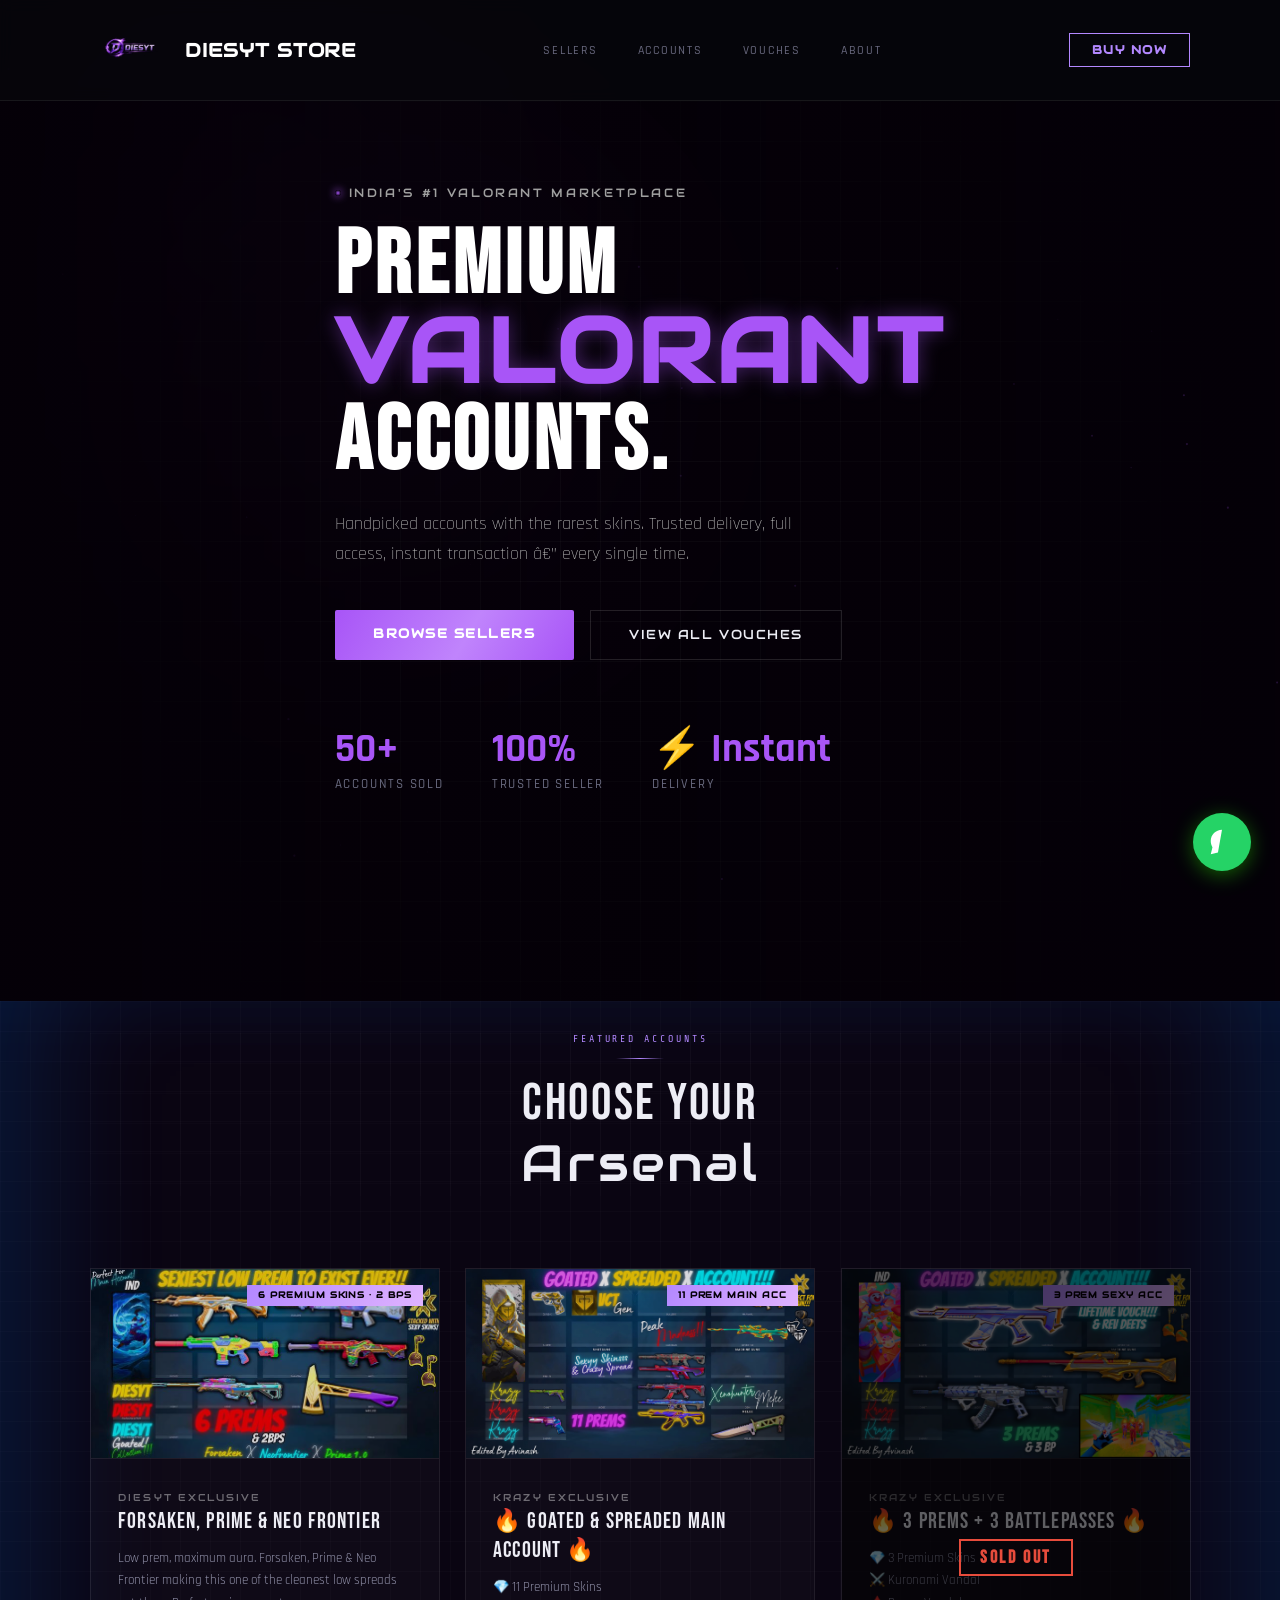
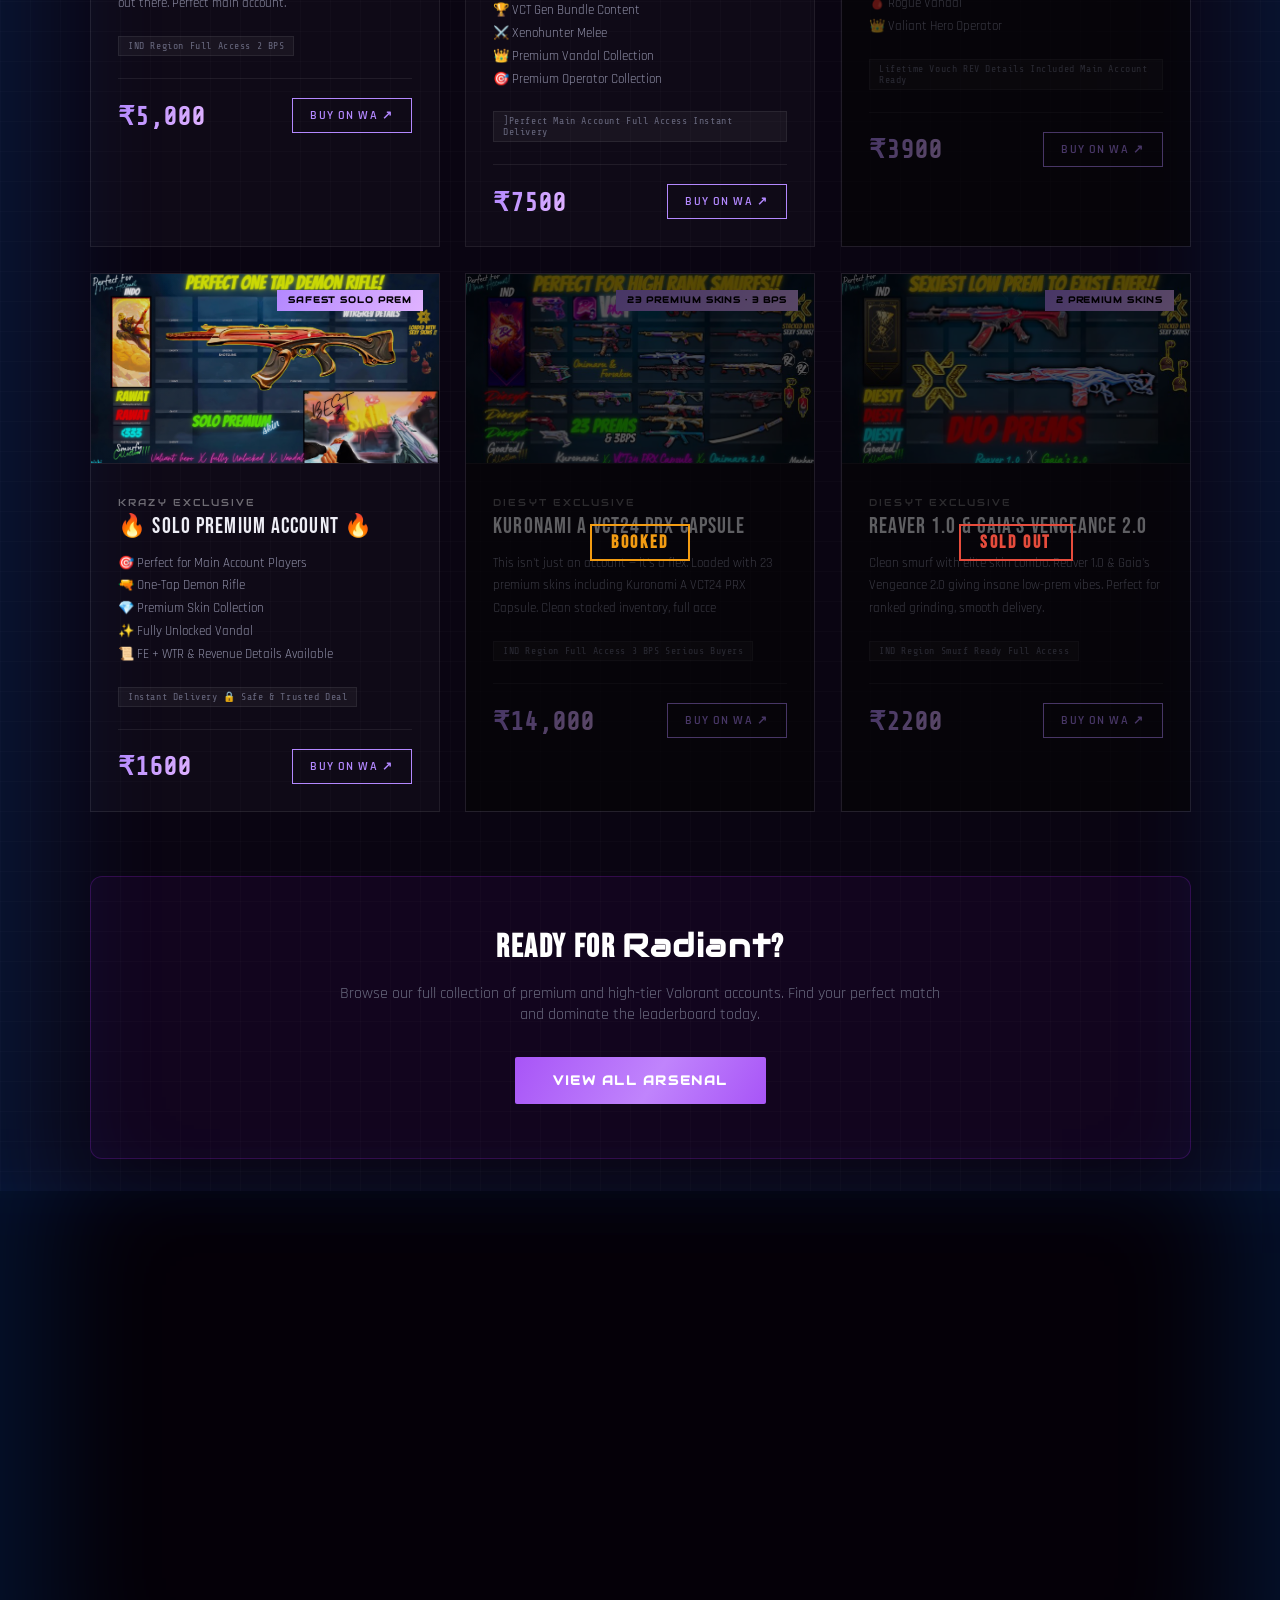
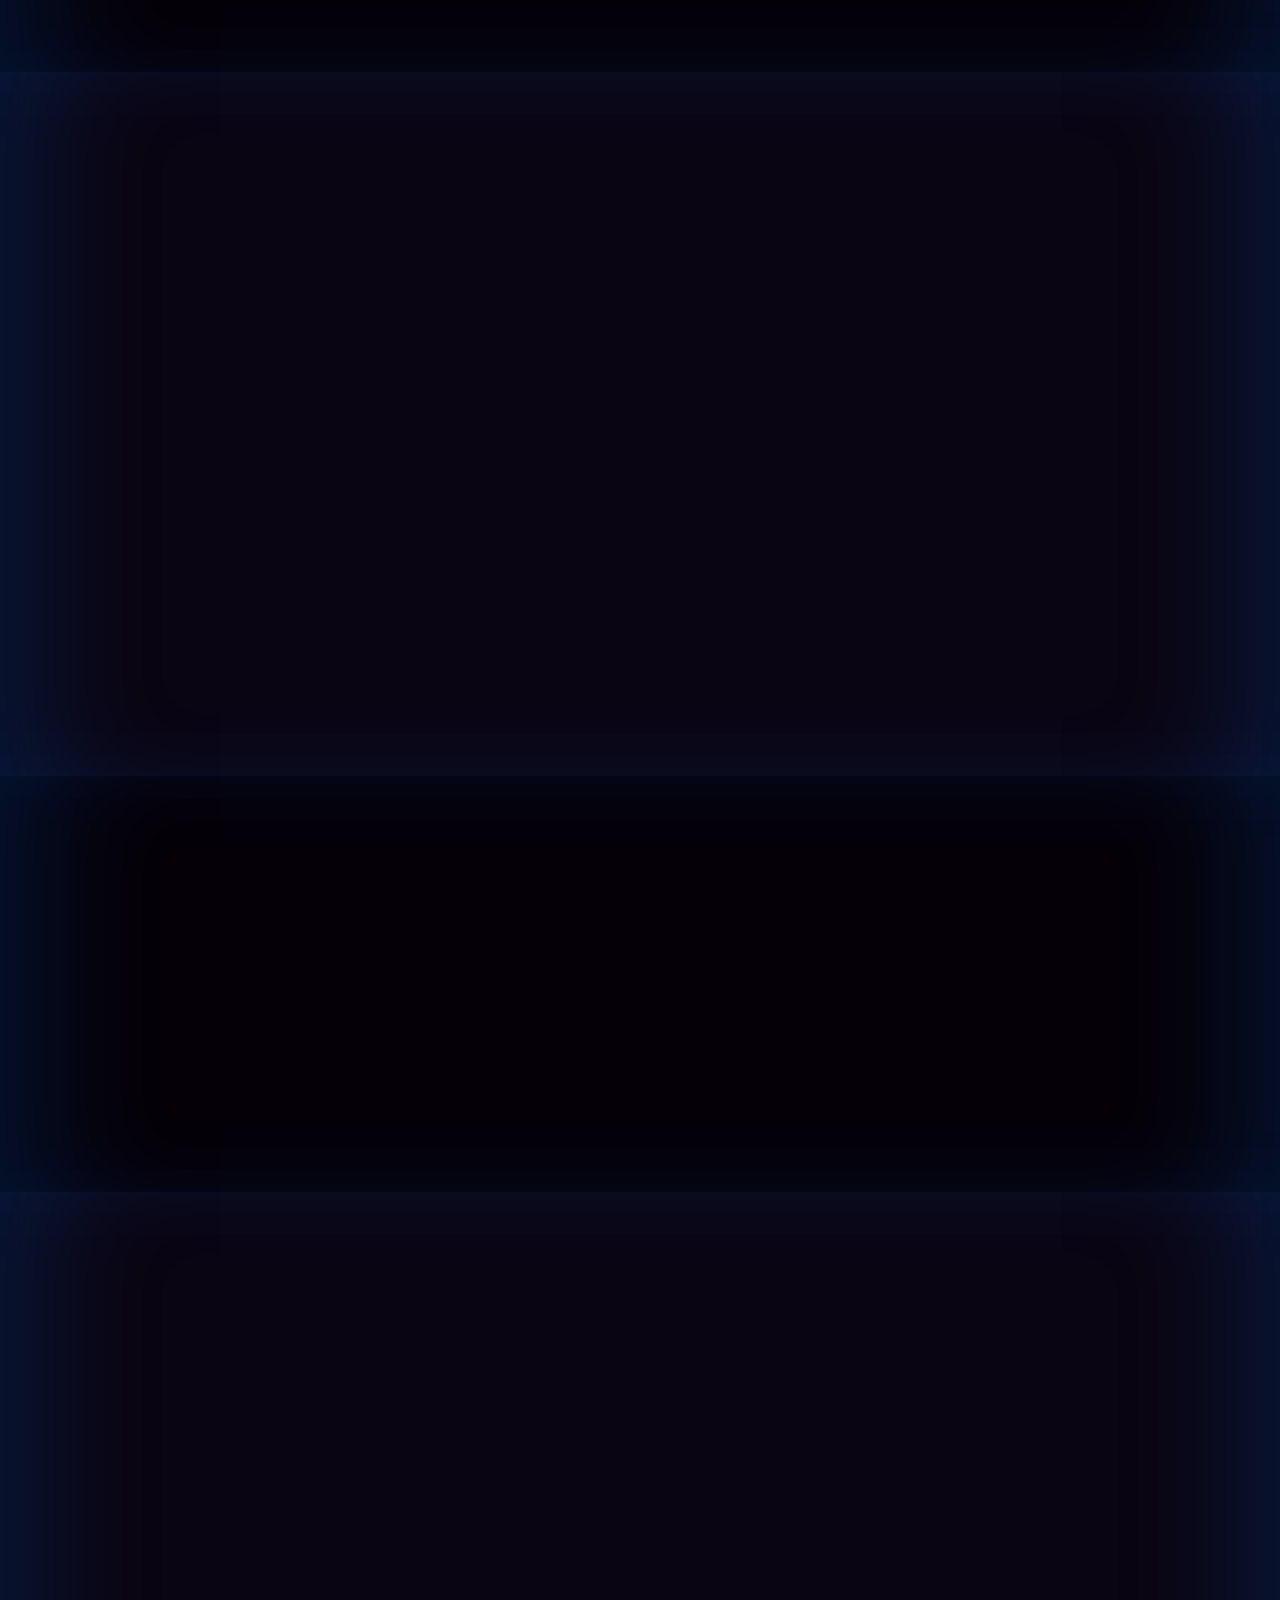
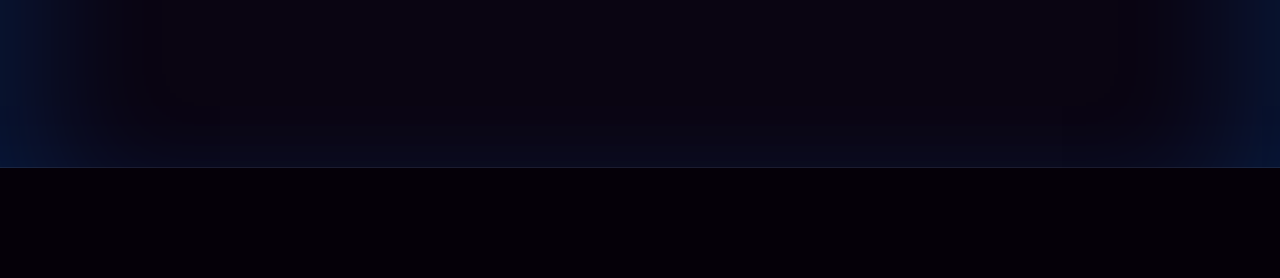
==== commit 6808607d: "Add files via upload" ====
--- a/index.html
+++ b/index.html
@@ -4,53 +4,55 @@
   <meta charset="UTF-8" />
   <meta name="viewport" content="width=device-width, initial-scale=1.0" />
   <title>DIESYT STORE — Premium Valorant Accounts</title>
+  <link rel="preconnect" href="https://fonts.googleapis.com">
+  <link rel="preconnect" href="https://fonts.gstatic.com" crossorigin>
   <link href="https://fonts.googleapis.com/css2?family=Audiowide&family=Bebas+Neue&family=Rajdhani:wght@400;500;600;700&family=Barlow+Condensed:ital,wght@0,300;0,400;0,600;0,700;1,400&family=Share+Tech+Mono&display=swap" rel="stylesheet" />
   
 <link rel="stylesheet" href="style.css" />
 </head>
 <body>
 
-<canvas id="particle-canvas"></canvas>
-
-<!-- NAV -->
-<nav>
-  <div class="nav-logo">
-    <a href="index.html" style="display:flex; align-items:center; gap:0.8rem; text-decoration:none; color:inherit;">
-      <img loading="lazy" decoding="async" src="logo.png" alt="Diesyt Logo" class="logo-img">
-      <span>DIESYT STORE</span>
-    </a>
-  </div>
-  <ul class="nav-links">
-    <li><a href="sellers.html">Sellers</a></li><li><a href="accounts.html">Accounts</a></li>
-    <li><a href="#vouches">Vouches</a></li>
-    <li><a href="#why">About</a></li>
-  </ul>
-  <div class="nav-right">
-    <a href="https://wa.me/919999220415?text=Hi%20I%20am%20interested%20in%20buying%20a%20Valorant%20account.%20Please%20share%20details" class="nav-btn">Buy Now</a>
-  </div>
-</nav>
-
-<!-- HERO -->
-<header class="hero-section">
-  <!-- Video Background -->
-  <video class="hero-video" autoplay loop muted playsinline>
-    <source src="hero-video.mp4" type="video/mp4">
-  </video>
-  <div class="hero-overlay"></div>
-  <div class="grid-lines"></div>
-
-  <div class="hero-content">
-    <span class="hero-badge">INDIA'S #1 VALORANT MARKETPLACE</span>
-    <h1 class="hero-h1">
-      PREMIUM<br>
-      <span class="shine">VALORANT</span><br>
-      ACCOUNTS.
-    </h1>
-    <p class="hero-sub">
-      Handpicked accounts with the rarest skins. Trusted delivery, full access, instant transaction — every single time.
-    </p>
-    <div class="hero-btns">
-      <a href="sellers.html" class="btn-gold">BROWSE SELLERS</a>
+<canvas id="particle-canvas"></canvas>
+
+<!-- NAV -->
+<nav>
+  <div class="nav-logo">
+    <a href="index.html" style="display:flex; align-items:center; gap:0.8rem; text-decoration:none; color:inherit;">
+      <img loading="lazy" decoding="async" src="logo.png" alt="Diesyt Logo" class="logo-img">
+      <span>DIESYT STORE</span>
+    </a>
+  </div>
+  <ul class="nav-links">
+    <li><a href="sellers.html">Sellers</a></li><li><a href="accounts.html">Accounts</a></li>
+    <li><a href="#vouches">Vouches</a></li>
+    <li><a href="#why">About</a></li>
+  </ul>
+  <div class="nav-right">
+    <a href="https://wa.me/919999220415?text=Hi%20I%20am%20interested%20in%20buying%20a%20Valorant%20account.%20Please%20share%20details" class="nav-btn">Buy Now</a>
+  </div>
+</nav>
+
+<!-- HERO -->
+<header class="hero-section">
+  <!-- Video Background -->
+  <video class="hero-video" autoplay loop muted playsinline preload="none" poster="poster.jpg">
+    <source src="hero-video.mp4" type="video/mp4">
+  </video>
+  <div class="hero-overlay"></div>
+  <div class="grid-lines"></div>
+
+  <div class="hero-content">
+    <span class="hero-badge">INDIA'S #1 VALORANT MARKETPLACE</span>
+    <h1 class="hero-h1">
+      PREMIUM<br>
+      <span class="shine">VALORANT</span><br>
+      ACCOUNTS.
+    </h1>
+    <p class="hero-sub">
+      Handpicked accounts with the rarest skins. Trusted delivery, full access, instant transaction â€” every single time.
+    </p>
+    <div class="hero-btns">
+      <a href="sellers.html" class="btn-gold">BROWSE SELLERS</a>
       <a href="#vouches" class="btn-ghost">VIEW ALL VOUCHES</a>
     </div>
 
@@ -85,6 +87,30 @@
 
 <div class="grid">
 <!-- CARDS_START -->
+    <div class="card reveal" data-seller="diesyt" data-status="available" data-region="ind" data-price="under6k" data-prems="6">
+      <div class="card-pill">6 Premium Skins · 2 BPS</div>
+      <div class="card-thumb">
+        <div class="card-thumb-bg"></div>
+        <div class="card-glow"></div>
+        <img loading="lazy" decoding="async" src="img_1781396531146_6prems.jpg" alt="Forsaken, Prime & Neo Frontier">
+      </div>
+      <div class="card-body">
+        <div class="card-meta"><span style="font-family:'Audiowide',sans-serif;font-size:0.65rem;letter-spacing:0.2em;color:rgba(255,255,255,0.4);text-transform:uppercase;">DIESYT EXCLUSIVE</span></div>
+        <h3 class="card-name">Forsaken, Prime & Neo Frontier</h3>
+        <p class="card-desc">
+          Low prem, maximum aura. Forsaken, Prime & Neo Frontier making this one of the cleanest low spreads out there. Perfect main account.
+        </p>
+        <div class="card-tags">
+          <span class="tag">IND Region Full Access 2 BPS</span>
+          
+        </div>
+        <div class="card-foot">
+          <div class="card-price">₹5,000</div>
+          <a href="https://api.whatsapp.com/send/?phone=919999220415&text=Hey%2C+I+am+interested+in+the+6+PREMS+SKINS+account.+Please+share+details.&type=phone_number&app_absent=0" class="card-buy">BUY ON WA &#x2197;</a>
+        </div>
+      </div>
+      
+    </div>
     <div class="card reveal" data-seller="krazy" data-status="available" data-region="ap" data-price="under10k" data-prems="11">
       <div class="card-pill">11 PREM MAIN ACC</div>
       <div class="card-thumb">
@@ -107,13 +133,13 @@
           
         </div>
         <div class="card-foot">
-          <div class="card-price">₹8500</div>
-          <a href="https://api.whatsapp.com/send/?phone=919999220415&text=Hey%2C+I+am+interested+in+buying+the+11+Prems+VCT+Gen+%26+Xenohunter+Melee+account.+Please+share+the+details.&type=phone_number&app_absent=0" class="card-buy" style="padding:0.6rem 1.4rem;font-size:0.65rem;">BUY ON WA &#x2197;</a>
+          <div class="card-price">₹7500</div>
+          <a href="https://api.whatsapp.com/send/?phone=919999220415&text=Hey%2C+I+am+interested+in+buying+the+11+Prems+VCT+Gen+%26+Xenohunter+Melee+account.+Please+share+the+details.&type=phone_number&app_absent=0" class="card-buy">BUY ON WA &#x2197;</a>
         </div>
       </div>
       
     </div>
-    <div class="card reveal" data-seller="krazy" data-status="available" data-region="ind" data-price="under6k" data-prems="3">
+    <div class="card reveal" data-seller="krazy" data-status="sold" data-region="ind" data-price="under6k" data-prems="3">
       <div class="card-pill">3 PREM SEXY ACC</div>
       <div class="card-thumb">
         <div class="card-thumb-bg"></div>
@@ -135,10 +161,10 @@
         </div>
         <div class="card-foot">
           <div class="card-price">₹3900</div>
-          <a href="https://api.whatsapp.com/send/?phone=919999220415&text=Hey%2C+I+am+interested+in+buying+the+3+Prems+Kuronami+Vandal%2C+Rogue+Vandal+%26+Valiant+Hero+Operator+account.+Please+share+the+details.&type=phone_number&app_absent=0" class="card-buy" style="padding:0.6rem 1.4rem;font-size:0.65rem;">BUY ON WA &#x2197;</a>
-        </div>
-      </div>
-      
+          <a href="https://api.whatsapp.com/send/?phone=919999220415&text=Hey%2C+I+am+interested+in+buying+the+3+Prems+Kuronami+Vandal%2C+Rogue+Vandal+%26+Valiant+Hero+Operator+account.+Please+share+the+details.&type=phone_number&app_absent=0" class="card-buy">BUY ON WA &#x2197;</a>
+        </div>
+      </div>
+      <div style="position:absolute;inset:0;background:rgba(0,0,0,0.6);z-index:10;display:flex;align-items:center;justify-content:center;pointer-events:none;"><span style="font-family:'Bebas Neue',sans-serif;font-size:1.1rem;font-weight:700;color:#e74c3c;letter-spacing:0.15em;border:2px solid #e74c3c;padding:0.4rem 1.2rem;">SOLD OUT</span></div>
     </div>
     <div class="card reveal" data-seller="krazy" data-status="available" data-region="ap" data-price="under3k" data-prems="1">
       <div class="card-pill">SAFEST SOLO PREM </div>
@@ -162,8 +188,8 @@
           
         </div>
         <div class="card-foot">
-          <div class="card-price">2000</div>
-          <a href="https://api.whatsapp.com/send/?phone=919999220415&text=Hey%2C+I+am+interested+in+buying+the+Solo+Prem+Valiant+Hero+account.+Please+share+the+details.&type=phone_number&app_absent=0" class="card-buy" style="padding:0.6rem 1.4rem;font-size:0.65rem;">BUY ON WA &#x2197;</a>
+          <div class="card-price">₹1600</div>
+          <a href="https://api.whatsapp.com/send/?phone=919999220415&text=Hey%2C+I+am+interested+in+buying+the+Solo+Prem+Valiant+Hero+account.+Please+share+the+details.&type=phone_number&app_absent=0" class="card-buy">BUY ON WA &#x2197;</a>
         </div>
       </div>
       
@@ -176,7 +202,7 @@
         <img loading="lazy" decoding="async" src="img_1781397744373_23prem.jpg" alt="Kuronami A VCT24 PRX Capsule">
       </div>
       <div class="card-body">
-        
+        <div class="card-meta"><span style="font-family:'Audiowide',sans-serif;font-size:0.65rem;letter-spacing:0.2em;color:rgba(255,255,255,0.4);text-transform:uppercase;">DIESYT EXCLUSIVE</span></div>
         <h3 class="card-name">Kuronami A VCT24 PRX Capsule</h3>
         <p class="card-desc">
           This isn't just an account — it's a flex. Loaded with 23 premium skins including Kuronami A VCT24 PRX Capsule. Clean stacked inventory, full acce
@@ -200,7 +226,7 @@
         <img loading="lazy" decoding="async" src="img_1781397020349_2prem.jpg" alt="Reaver 1.0 & Gaia's Vengeance 2.0">
       </div>
       <div class="card-body">
-        
+        <div class="card-meta"><span style="font-family:'Audiowide',sans-serif;font-size:0.65rem;letter-spacing:0.2em;color:rgba(255,255,255,0.4);text-transform:uppercase;">DIESYT EXCLUSIVE</span></div>
         <h3 class="card-name">Reaver 1.0 & Gaia's Vengeance 2.0</h3>
         <p class="card-desc">
           Clean smurf with elite skin combo. Reaver 1.0 & Gaia's Vengeance 2.0 giving insane low-prem vibes. Perfect for ranked grinding, smooth delivery.
@@ -215,30 +241,6 @@
         </div>
       </div>
       <div style="position:absolute;inset:0;background:rgba(0,0,0,0.6);z-index:10;display:flex;align-items:center;justify-content:center;pointer-events:none;"><span style="font-family:'Bebas Neue',sans-serif;font-size:1.1rem;font-weight:700;color:#e74c3c;letter-spacing:0.15em;border:2px solid #e74c3c;padding:0.4rem 1.2rem;">SOLD OUT</span></div>
-    </div>
-    <div class="card reveal" data-seller="diesyt" data-status="available" data-region="ind" data-price="under6k" data-prems="6">
-      <div class="card-pill">6 Premium Skins · 2 BPS</div>
-      <div class="card-thumb">
-        <div class="card-thumb-bg"></div>
-        <div class="card-glow"></div>
-        <img loading="lazy" decoding="async" src="img_1781396531146_6prems.jpg" alt="Forsaken, Prime & Neo Frontier">
-      </div>
-      <div class="card-body">
-        
-        <h3 class="card-name">Forsaken, Prime & Neo Frontier</h3>
-        <p class="card-desc">
-          Low prem, maximum aura. Forsaken, Prime & Neo Frontier making this one of the cleanest low spreads out there. Perfect main account.
-        </p>
-        <div class="card-tags">
-          <span class="tag">IND Region Full Access 2 BPS</span>
-          
-        </div>
-        <div class="card-foot">
-          <div class="card-price">₹5,000</div>
-          <a href="https://api.whatsapp.com/send/?phone=919999220415&text=Hey%2C+I+am+interested+in+the+6+PREMS+SKINS+account.+Please+share+details.&type=phone_number&app_absent=0" class="card-buy">BUY ON WA &#x2197;</a>
-        </div>
-      </div>
-      
     </div>
 <!-- CARDS_END -->
 </div>
@@ -288,19 +290,19 @@
   <div style="display:grid;grid-template-columns:repeat(auto-fill,minmax(280px,1fr));gap:1.4rem;max-width:1000px;margin:0 auto 3rem;">
 
     <div class="vouch-card reveal" style="padding:0;overflow:hidden;">
-      <img loading="lazy" decoding="async" src="[data-uri]" style="width:100%;display:block;border-radius:0;">
+      <img loading="lazy" decoding="async" src="images/img_9b4c86fe.jpg" style="width:100%;display:block;border-radius:0;">
     </div>
 
     <div class="vouch-card reveal" style="padding:0;overflow:hidden;transition-delay:0.1s;">
-      <img loading="lazy" decoding="async" src="[data-uri]" style="width:100%;display:block;border-radius:0;">
+      <img loading="lazy" decoding="async" src="images/img_224ba138.jpg" style="width:100%;display:block;border-radius:0;">
     </div>
 
     <div class="vouch-card reveal" style="padding:0;overflow:hidden;transition-delay:0.2s;">
-      <img loading="lazy" decoding="async" src="[data-uri]" style="width:100%;display:block;border-radius:0;">
+      <img loading="lazy" decoding="async" src="images/img_f1b927f1.jpg" style="width:100%;display:block;border-radius:0;">
     </div>
 
     <div class="vouch-card reveal" style="padding:0;overflow:hidden;transition-delay:0.3s;">
-      <img loading="lazy" decoding="async" src="[data-uri]" style="width:100%;display:block;border-radius:0;">
+      <img loading="lazy" decoding="async" src="images/img_93bd61d3.jpg" style="width:100%;display:block;border-radius:0;">
     </div>
 
   </div>
--- a/style.css
+++ b/style.css
@@ -72,7 +72,8 @@
       opacity: 1;
     }
 
-    /* --- LAYOUT WRAPPER --- */
+    /* --- BASE & VARIABLES --- */
+    html { scroll-behavior: smooth; }
     nav, header, section, footer { position: relative; z-index: 2; }
 
     /* --- NAV --- */
@@ -389,6 +390,8 @@
       position: relative;
       overflow: hidden;
       transition: transform 0.45s cubic-bezier(0.22,1,0.36,1), box-shadow 0.45s, border-color 0.35s;
+      will-change: transform;
+      transform: translateZ(0);
     }
 
     .card::before {
@@ -804,6 +807,7 @@
 
     /* --- RESPONSIVE --- */
     @media (max-width: 768px) {
+      .grid { grid-template-columns: 1fr; padding: 0 1rem; }
       .why-grid, .vouch-grid { grid-template-columns: 1fr; }
       .hero-stats { gap: 2rem; flex-wrap: wrap; }
       .stat + .stat { border-left: none; padding-left: 0; }
@@ -817,6 +821,14 @@
       #vouches { padding: 3rem 6%; }
       #cta { padding: 3rem 6%; }
       #faq { padding: 3rem 6% !important; }
+      
+      /* Mobile Hero Overlay Brightness */
+      .hero-overlay { background: linear-gradient(90deg, rgba(5,0,8,0.7) 0%, rgba(5,0,8,0.4) 40%, rgba(5,0,8,0.1) 100%) !important; }
+      .hero-video { opacity: 0.65 !important; }
+
+      /* Mobile Card Fixes */
+      .card-body { padding: 1.2rem; }
+      .card-buy { width: 100%; text-align: center; margin-top: 1rem; }
     }
   
 
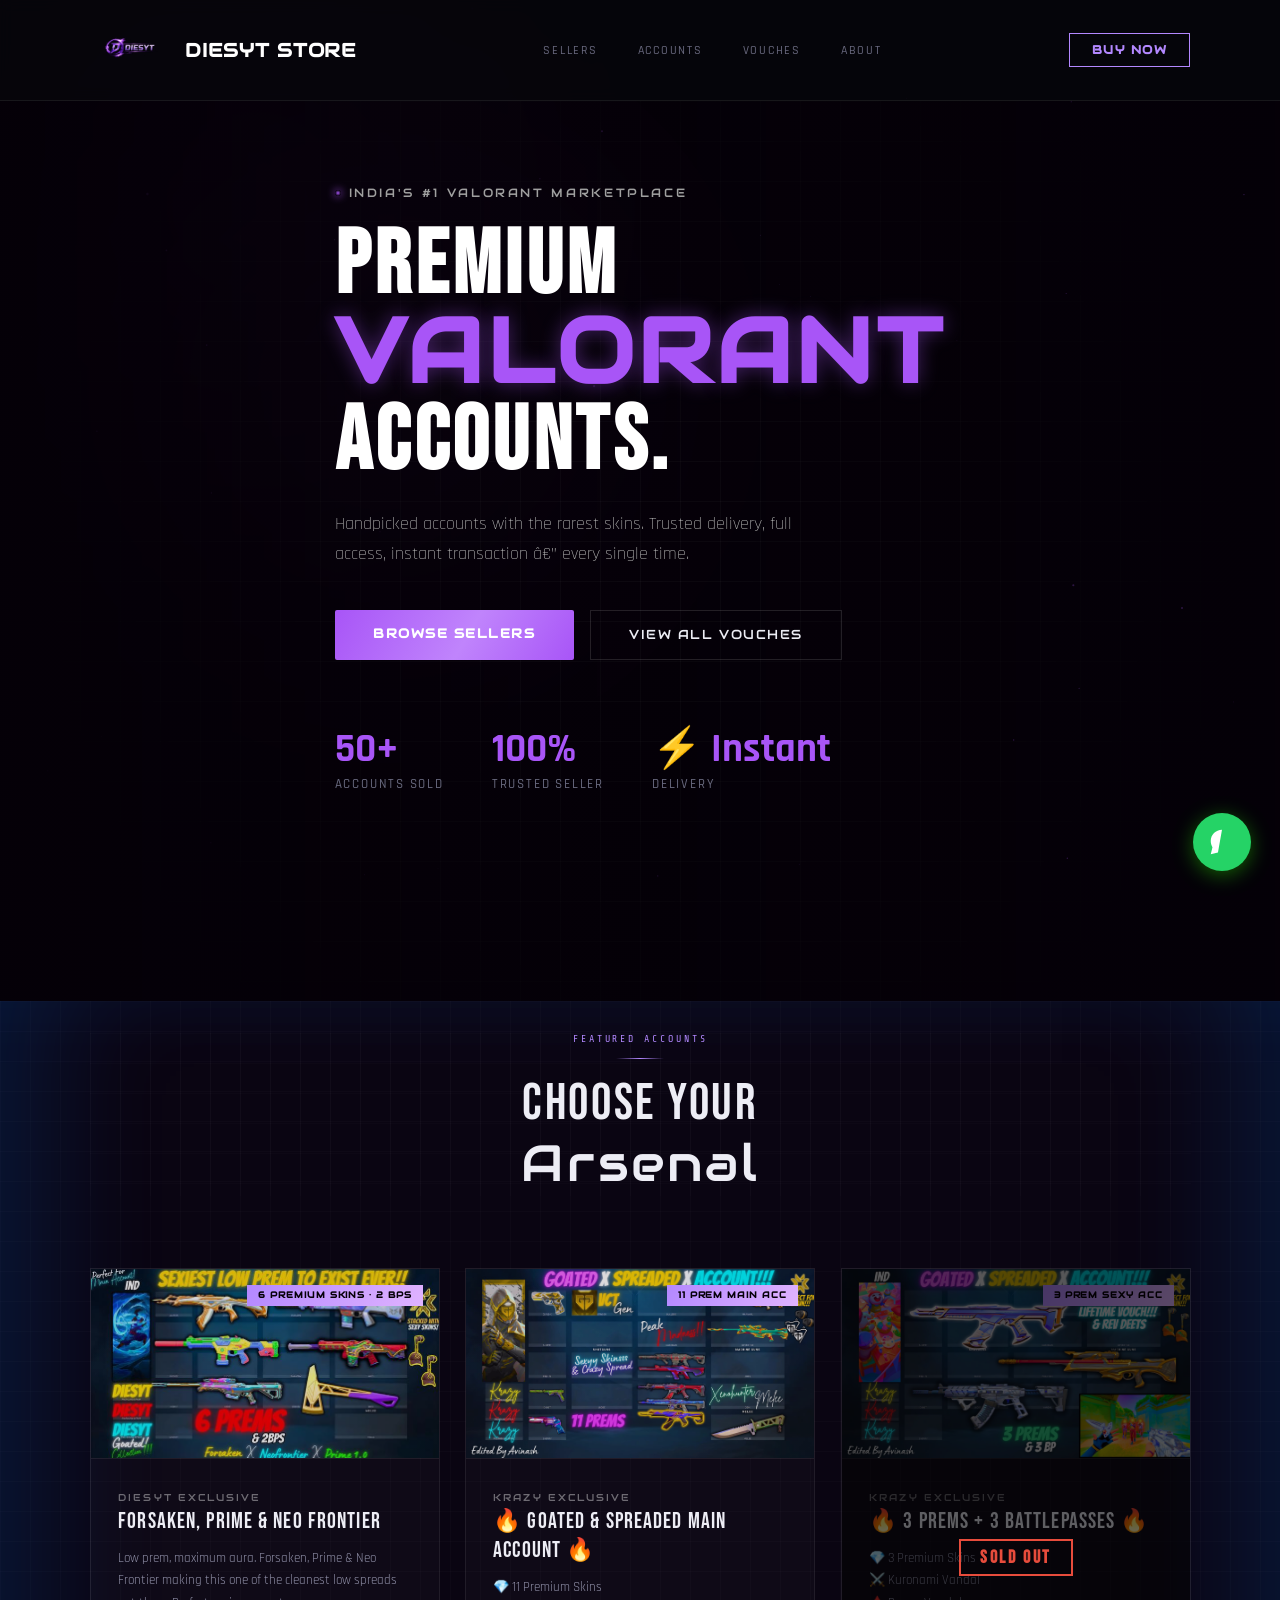
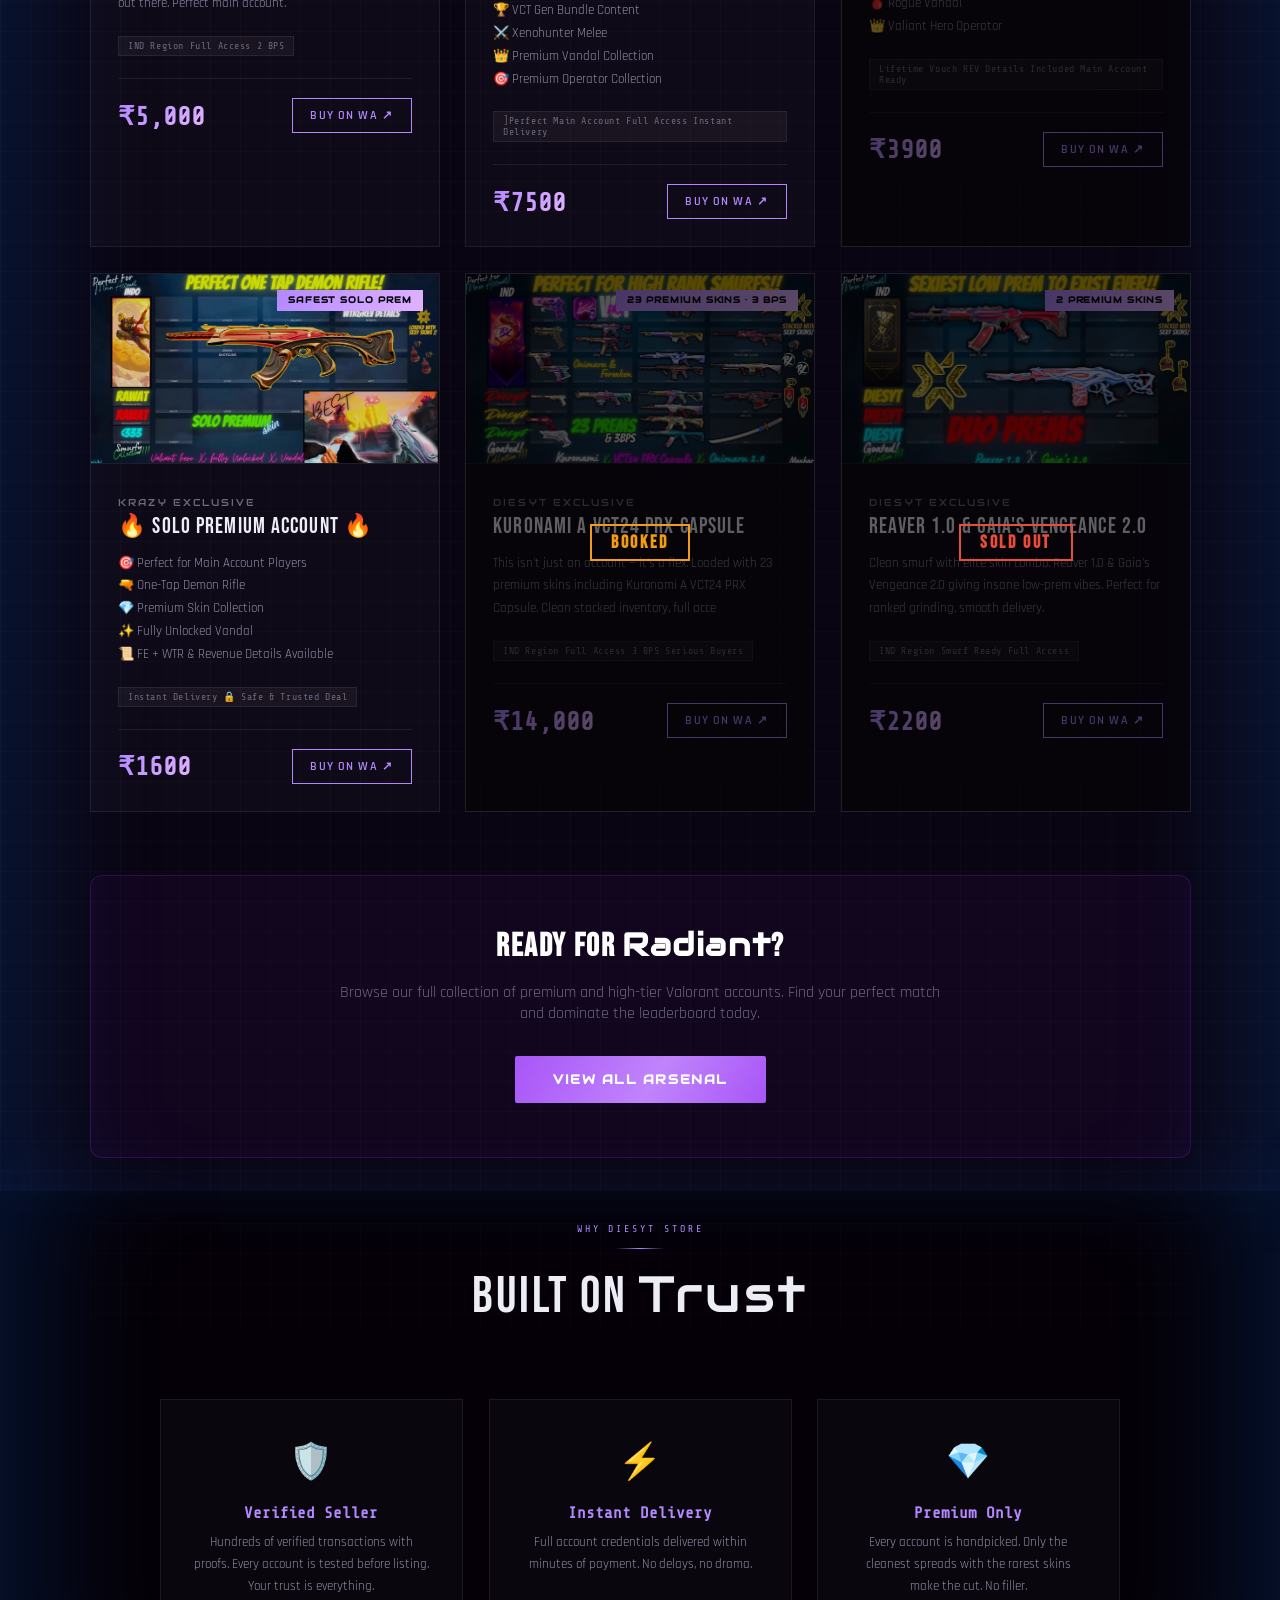
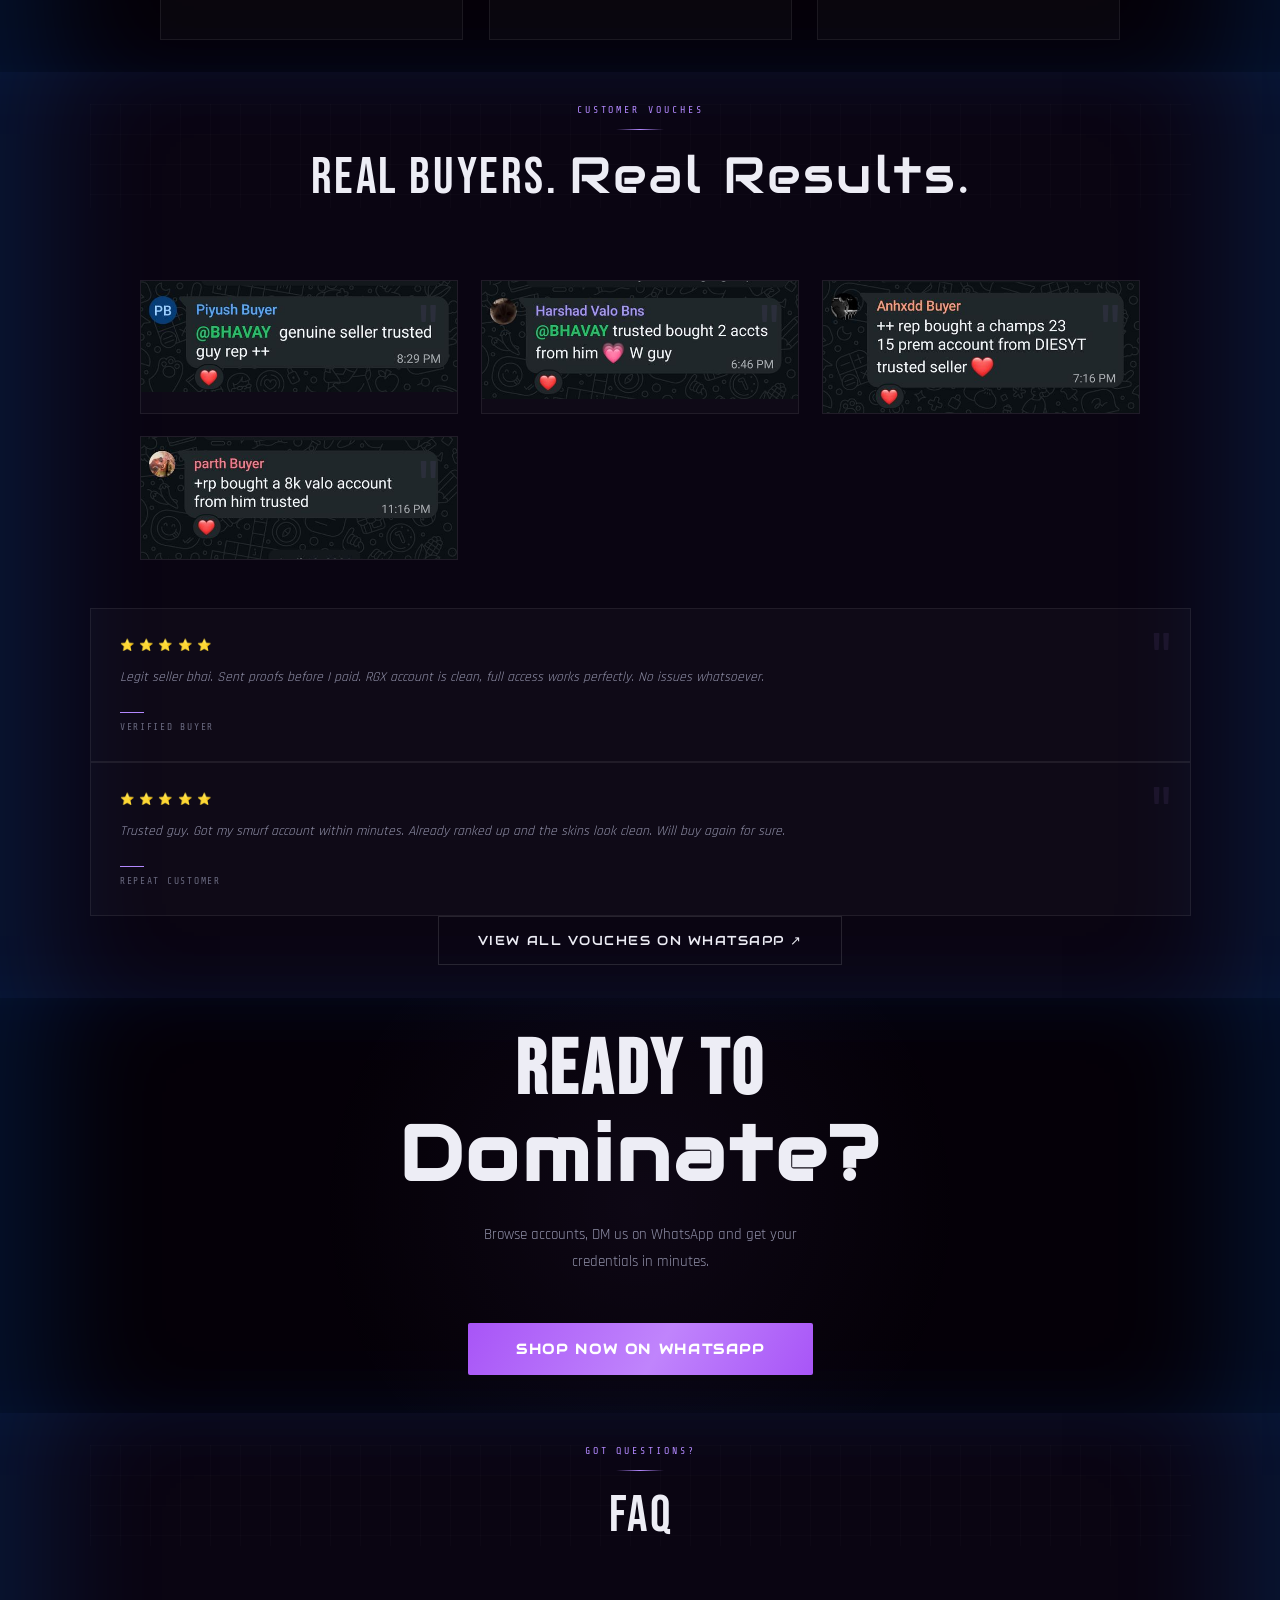
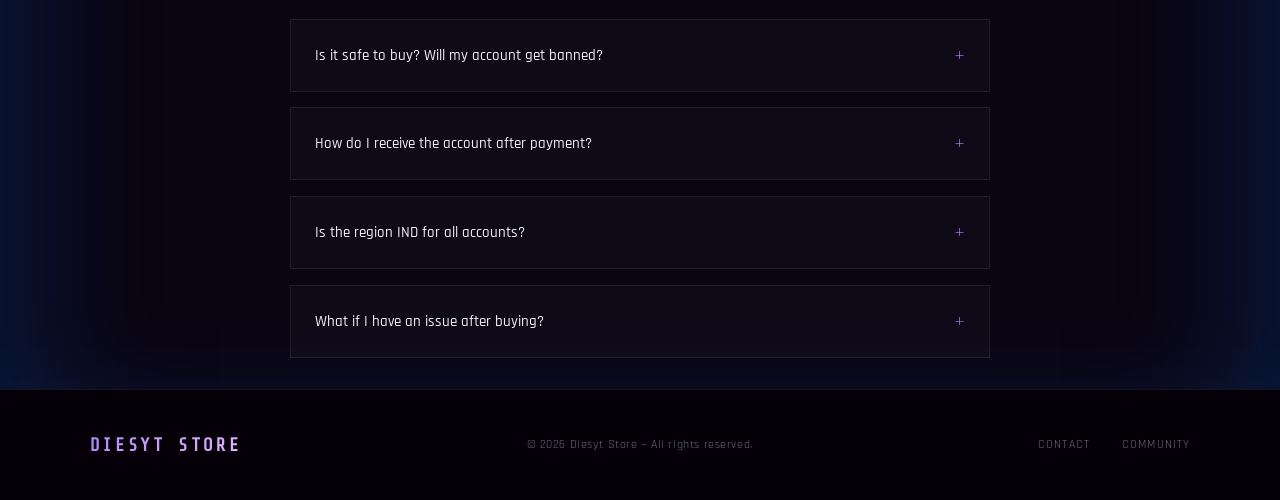
==== commit 0db5f190: "Add files via upload" ====
--- a/index.html
+++ b/index.html
@@ -1,4 +1,4 @@
-﻿<!DOCTYPE html>
+<!DOCTYPE html>
 <html lang="en">
 <head>
   <meta charset="UTF-8" />
@@ -290,19 +290,19 @@
   <div style="display:grid;grid-template-columns:repeat(auto-fill,minmax(280px,1fr));gap:1.4rem;max-width:1000px;margin:0 auto 3rem;">
 
     <div class="vouch-card reveal" style="padding:0;overflow:hidden;">
-      <img loading="lazy" decoding="async" src="images/img_9b4c86fe.jpg" style="width:100%;display:block;border-radius:0;">
+      <img loading="lazy" decoding="async" src="img_9b4c86fe.jpg" style="width:100%;display:block;border-radius:0;">
     </div>
 
     <div class="vouch-card reveal" style="padding:0;overflow:hidden;transition-delay:0.1s;">
-      <img loading="lazy" decoding="async" src="images/img_224ba138.jpg" style="width:100%;display:block;border-radius:0;">
+      <img loading="lazy" decoding="async" src="img_224ba138.jpg" style="width:100%;display:block;border-radius:0;">
     </div>
 
     <div class="vouch-card reveal" style="padding:0;overflow:hidden;transition-delay:0.2s;">
-      <img loading="lazy" decoding="async" src="images/img_f1b927f1.jpg" style="width:100%;display:block;border-radius:0;">
+      <img loading="lazy" decoding="async" src="img_f1b927f1.jpg" style="width:100%;display:block;border-radius:0;">
     </div>
 
     <div class="vouch-card reveal" style="padding:0;overflow:hidden;transition-delay:0.3s;">
-      <img loading="lazy" decoding="async" src="images/img_93bd61d3.jpg" style="width:100%;display:block;border-radius:0;">
+      <img loading="lazy" decoding="async" src="img_93bd61d3.jpg" style="width:100%;display:block;border-radius:0;">
     </div>
 
   </div>
--- a/style.css
+++ b/style.css
@@ -39,8 +39,7 @@
 
     /* Promote heavy offscreen sections � browser skips paint/layout until near viewport */
     #listings, #why, #vouches, #cta, #faq, footer {
-      content-visibility: auto;
-      contain-intrinsic-size: 1px 800px;
+      /* content-visibility removed to fix IntersectionObserver scroll reveal */
     }
 
     @media (prefers-reduced-motion: reduce) {
@@ -828,7 +827,9 @@
 
       /* Mobile Card Fixes */
       .card-body { padding: 1.2rem; }
-      .card-buy { width: 100%; text-align: center; margin-top: 1rem; }
+      .card-foot { flex-direction: column; align-items: stretch; gap: 0.8rem; }
+      .card-buy { width: 100%; text-align: center; margin-top: 0; }
+      .card-price { text-align: center; }
     }
   
 
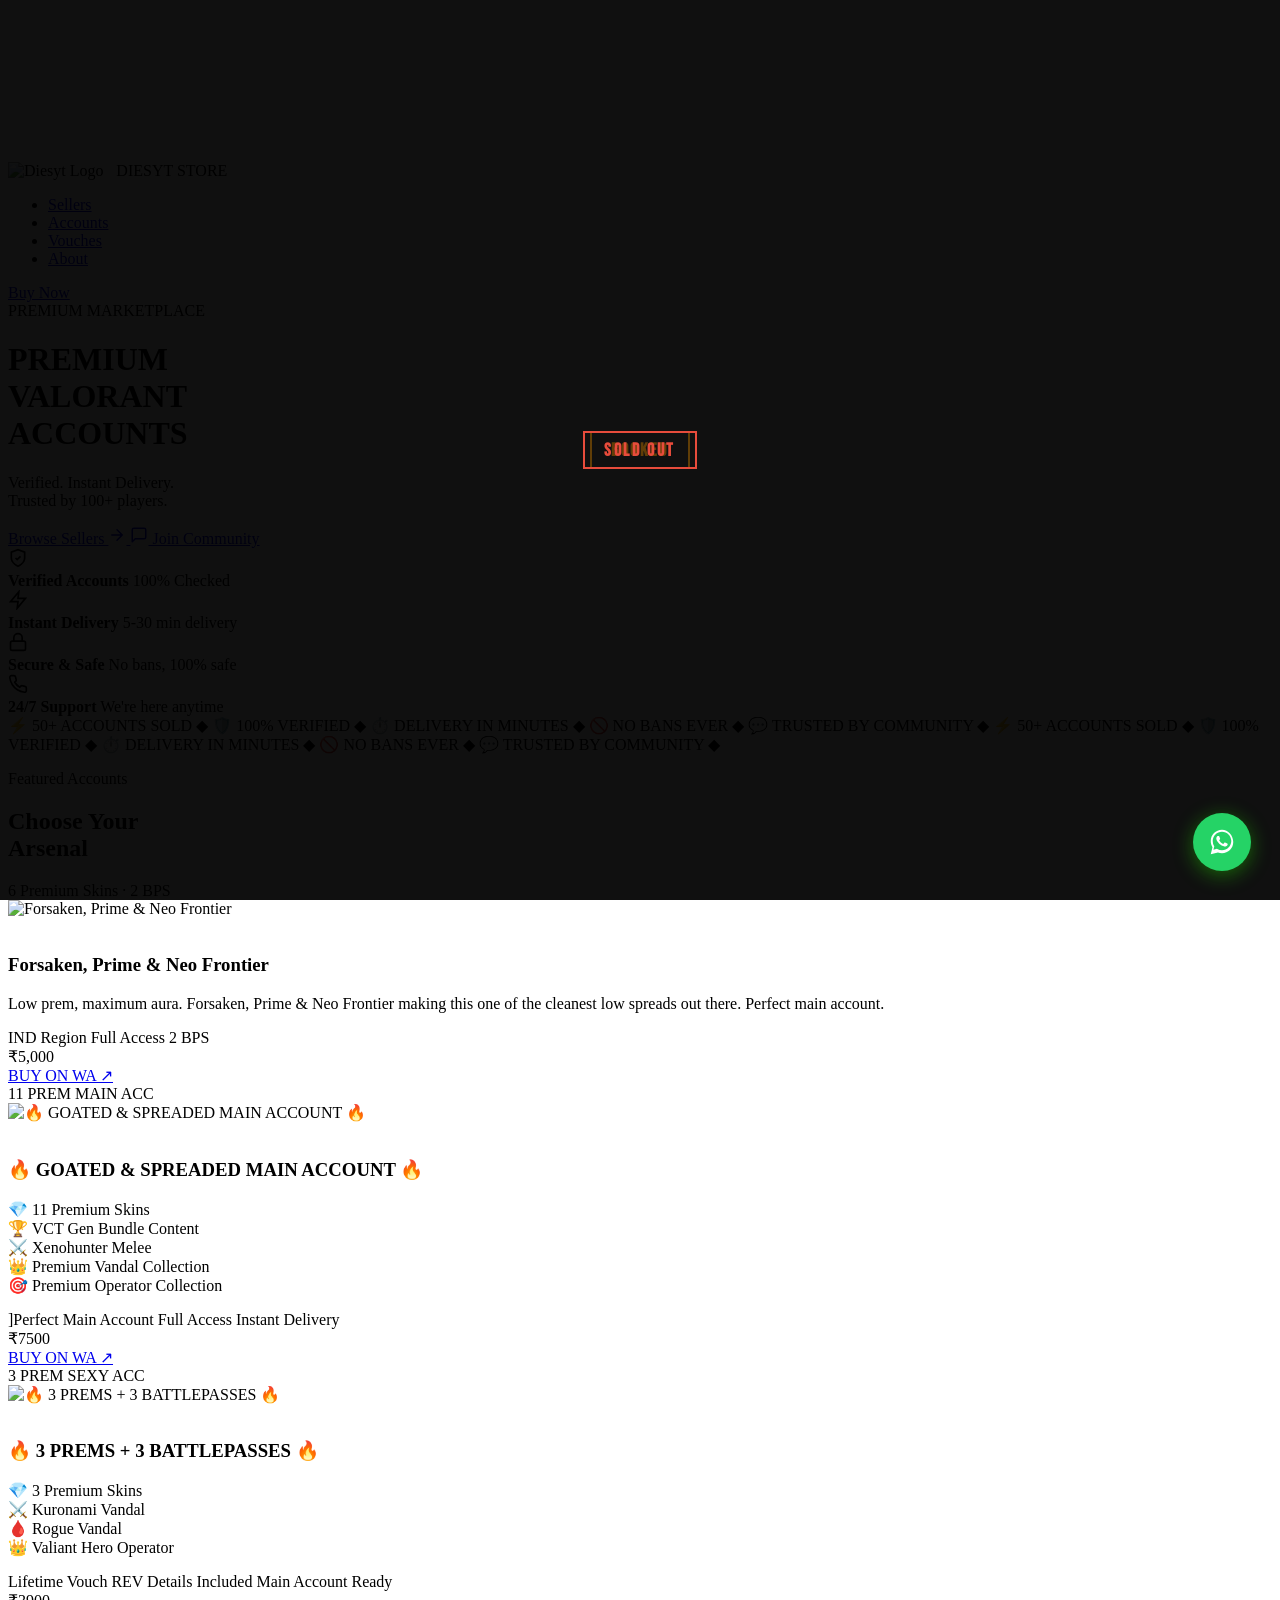
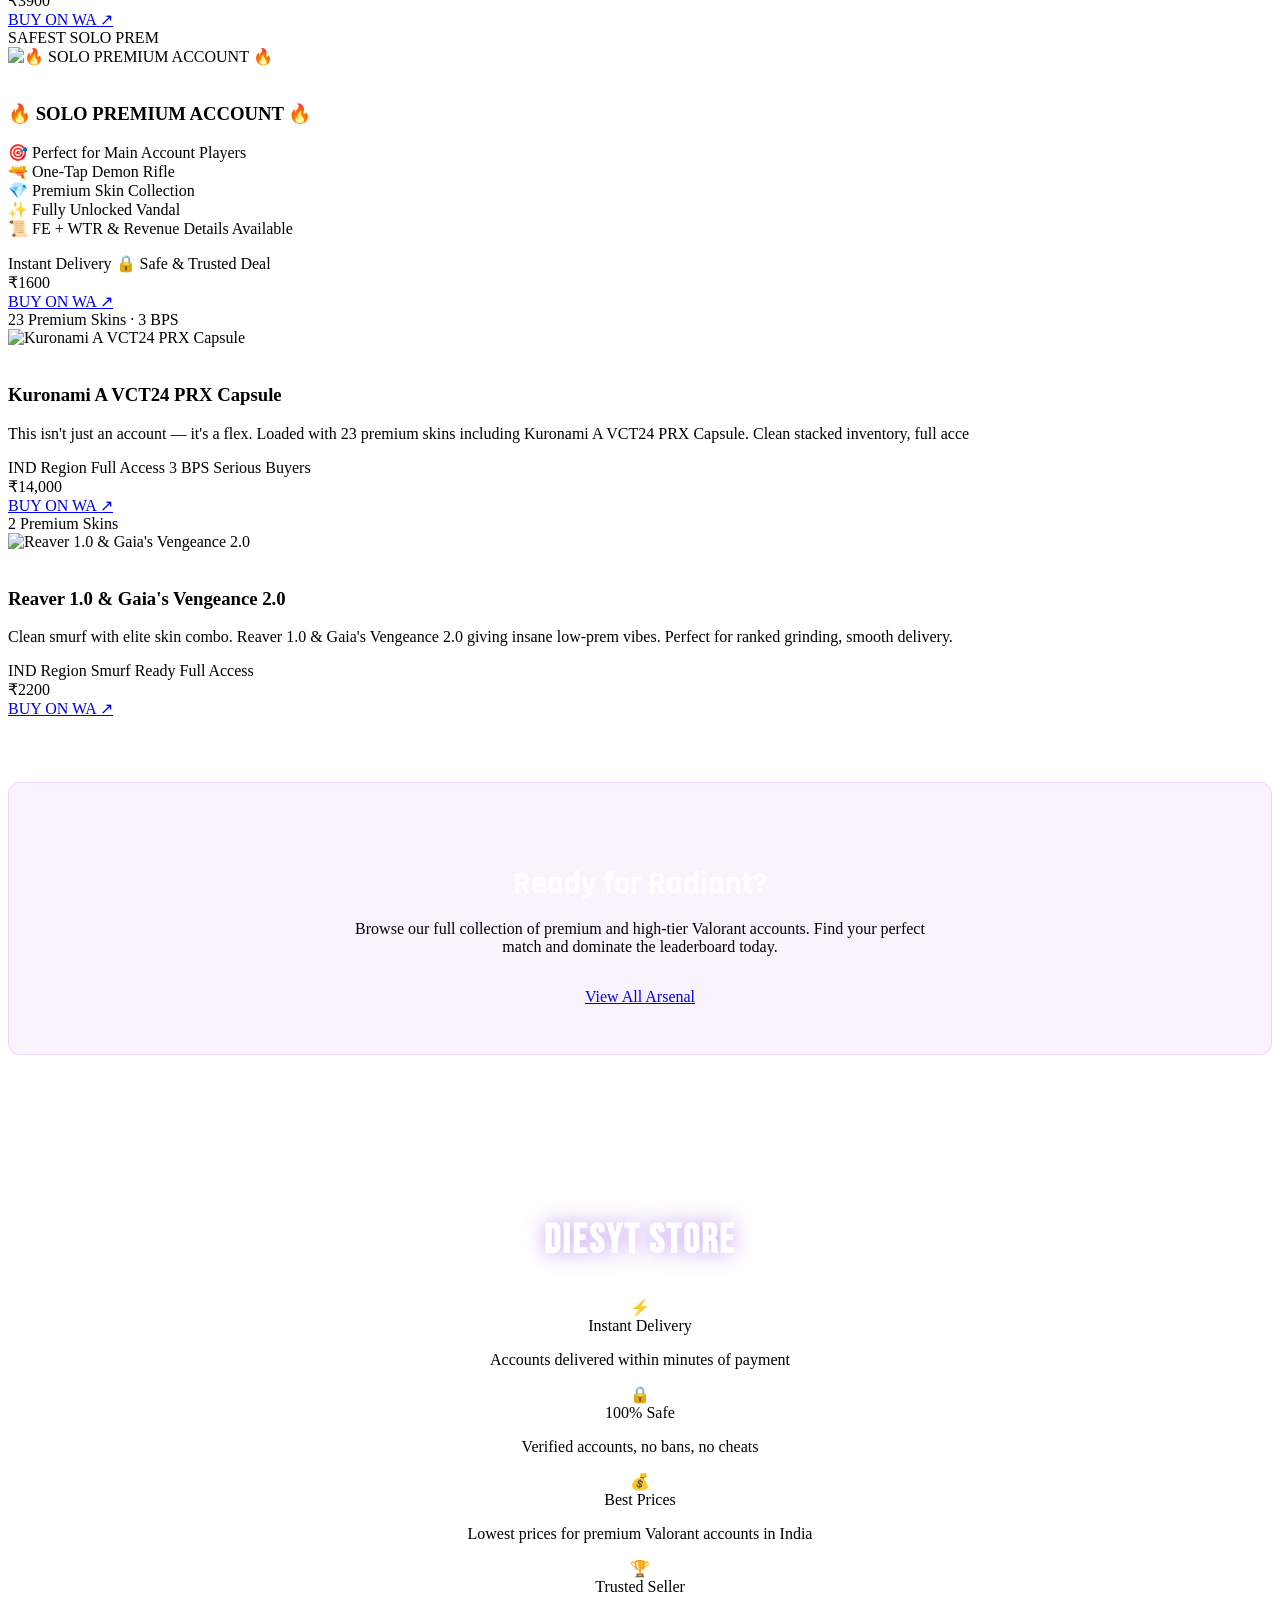
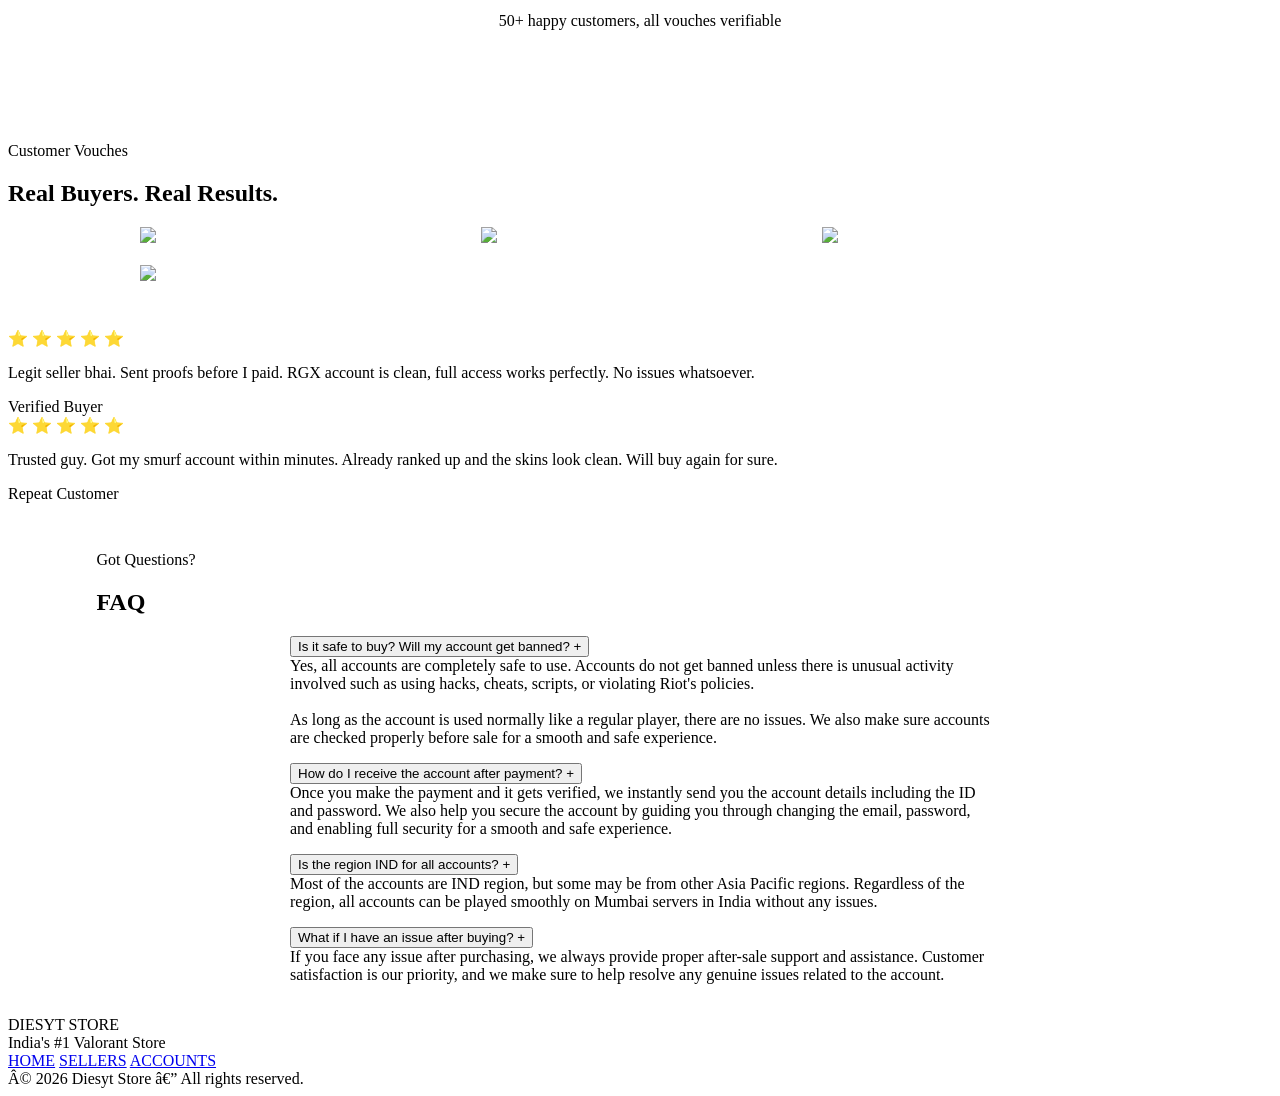
==== commit 912f613b: "Add files via upload" ====
--- a/index.html
+++ b/index.html
@@ -1,77 +1,108 @@
-<!DOCTYPE html>
+﻿<!DOCTYPE html>
 <html lang="en">
 <head>
   <meta charset="UTF-8" />
   <meta name="viewport" content="width=device-width, initial-scale=1.0" />
   <title>DIESYT STORE — Premium Valorant Accounts</title>
-  <link rel="preconnect" href="https://fonts.googleapis.com">
-  <link rel="preconnect" href="https://fonts.gstatic.com" crossorigin>
-  <link href="https://fonts.googleapis.com/css2?family=Audiowide&family=Bebas+Neue&family=Rajdhani:wght@400;500;600;700&family=Barlow+Condensed:ital,wght@0,300;0,400;0,600;0,700;1,400&family=Share+Tech+Mono&display=swap" rel="stylesheet" />
-  
-<link rel="stylesheet" href="style.css" />
+  <link rel="preconnect" href="https://fonts.googleapis.com">
+  <link href="https://fonts.googleapis.com/css2?family=Inter:wght@400;500;600&family=Audiowide&family=Bebas+Neue&family=Rajdhani:wght@400;500;600;700&family=Barlow+Condensed:ital,wght@0,300;0,400;0,600;0,700;1,400&family=Share+Tech+Mono&display=swap" rel="stylesheet" />  
+<link rel="stylesheet" href="app/css/style.css" />
 </head>
 <body>
 
-<canvas id="particle-canvas"></canvas>
-
-<!-- NAV -->
-<nav>
-  <div class="nav-logo">
-    <a href="index.html" style="display:flex; align-items:center; gap:0.8rem; text-decoration:none; color:inherit;">
-      <img loading="lazy" decoding="async" src="logo.png" alt="Diesyt Logo" class="logo-img">
-      <span>DIESYT STORE</span>
-    </a>
-  </div>
-  <ul class="nav-links">
-    <li><a href="sellers.html">Sellers</a></li><li><a href="accounts.html">Accounts</a></li>
-    <li><a href="#vouches">Vouches</a></li>
-    <li><a href="#why">About</a></li>
-  </ul>
-  <div class="nav-right">
-    <a href="https://wa.me/919999220415?text=Hi%20I%20am%20interested%20in%20buying%20a%20Valorant%20account.%20Please%20share%20details" class="nav-btn">Buy Now</a>
-  </div>
-</nav>
-
-<!-- HERO -->
-<header class="hero-section">
-  <!-- Video Background -->
-  <video class="hero-video" autoplay loop muted playsinline preload="none" poster="poster.jpg">
-    <source src="hero-video.mp4" type="video/mp4">
-  </video>
-  <div class="hero-overlay"></div>
-  <div class="grid-lines"></div>
-
-  <div class="hero-content">
-    <span class="hero-badge">INDIA'S #1 VALORANT MARKETPLACE</span>
-    <h1 class="hero-h1">
-      PREMIUM<br>
-      <span class="shine">VALORANT</span><br>
-      ACCOUNTS.
-    </h1>
-    <p class="hero-sub">
-      Handpicked accounts with the rarest skins. Trusted delivery, full access, instant transaction â€” every single time.
-    </p>
-    <div class="hero-btns">
-      <a href="sellers.html" class="btn-gold">BROWSE SELLERS</a>
-      <a href="#vouches" class="btn-ghost">VIEW ALL VOUCHES</a>
-    </div>
-
-    <div class="hero-stats">
-      <div class="stat">
-        <div class="stat-num">50+</div>
-        <div class="stat-lbl">ACCOUNTS SOLD</div>
-      </div>
-      <div class="stat">
-        <div class="stat-num">100%</div>
-        <div class="stat-lbl">TRUSTED SELLER</div>
-      </div>
-      <div class="stat">
-        <div class="stat-num">⚡ Instant</div>
-        <div class="stat-lbl">DELIVERY</div>
-      </div>
-    </div>
-  </div>
-</header>
+<canvas id="particle-canvas"></canvas>
+
+<!-- NAV -->
+<nav>
+  <div class="nav-logo">
+    <a href="index.html" style="display:flex; align-items:center; gap:0.8rem; text-decoration:none; color:inherit;">
+      <img loading="lazy" decoding="async" src="assets/images/logo.png" alt="Diesyt Logo" class="logo-img">
+      <span>DIESYT STORE</span>
+    </a>
+  </div>
+  <ul class="nav-links">
+    <li><a href="views/sellers.html">Sellers</a></li><li><a href="views/accounts.html">Accounts</a></li>
+    <li><a href="#vouches">Vouches</a></li>
+    <li><a href="#why">About</a></li>
+  </ul>
+  <div class="nav-right">
+    <a href="https://wa.me/919999220415?text=Hi%20I%20am%20interested%20in%20buying%20a%20Valorant%20account.%20Please%20share%20details" class="nav-btn">Buy Now</a>
+  </div>
+</nav>
+
+<!-- HERO -->
+<header class="hero-section" style="position:relative; overflow:hidden;">
+<video autoplay muted loop playsinline style="position:absolute;top:0;left:0;width:100%;height:100%;object-fit:cover;z-index:0;opacity:0.35">
+  <source src="assets/videos/hero-video.mp4" type="video/mp4">
+</video>
+  
+  <div class="hero-overlay"></div>
+  <div class="grid-lines"></div>
+  
+  
+
+  <div class="hero-content">
+    <div class="hero-eyebrow"></div>
+    <span class="hero-badge">PREMIUM MARKETPLACE</span>
+    <h1 class="hero-h1">
+      PREMIUM<br>
+      VALORANT<br>
+      <span class="accent-word">ACCOUNTS</span>
+    </h1>
+    <p class="hero-sub">
+      Verified. Instant Delivery.<br>
+      Trusted by 100+ players.
+    </p>
+    <div class="hero-btns">
+      <a href="views/sellers.html" class="btn-primary-red">
+        Browse Sellers
+        <svg width="18" height="18" viewBox="0 0 24 24" fill="none" stroke="currentColor" stroke-width="2" stroke-linecap="round" stroke-linejoin="round"><path d="M5 12h14M12 5l7 7-7 7"/></svg>
+      </a>
+      <a href="https://chat.whatsapp.com/DoKjFZVwBpB0WTpKS8KIkM" class="btn-secondary-dark">
+        <svg width="18" height="18" viewBox="0 0 24 24" fill="none" stroke="currentColor" stroke-width="2" stroke-linecap="round" stroke-linejoin="round"><path d="M21 15a2 2 0 0 1-2 2H7l-4 4V5a2 2 0 0 1 2-2h14a2 2 0 0 1 2 2z"></path></svg>
+        Join Community
+      </a>
+    </div>
+
+    <div class="hero-features-bar">
+      <div class="feature-item">
+        <div class="feature-icon"><svg width="20" height="20" viewBox="0 0 24 24" fill="none" stroke="currentColor" stroke-width="2"><path d="M12 22s8-4 8-10V5l-8-3-8 3v7c0 6 8 10 8 10z"/><polyline points="9 12 11 14 15 10"/></svg></div>
+        <div class="feature-text">
+          <strong>Verified Accounts</strong>
+          <span>100% Checked</span>
+        </div>
+      </div>
+      <div class="feature-item">
+        <div class="feature-icon"><svg width="20" height="20" viewBox="0 0 24 24" fill="none" stroke="currentColor" stroke-width="2"><polygon points="13 2 3 14 12 14 11 22 21 10 12 10 13 2"/></svg></div>
+        <div class="feature-text">
+          <strong>Instant Delivery</strong>
+          <span>5-30 min delivery</span>
+        </div>
+      </div>
+      <div class="feature-item">
+        <div class="feature-icon"><svg width="20" height="20" viewBox="0 0 24 24" fill="none" stroke="currentColor" stroke-width="2"><rect x="3" y="11" width="18" height="11" rx="2" ry="2"/><path d="M7 11V7a5 5 0 0 1 10 0v4"/></svg></div>
+        <div class="feature-text">
+          <strong>Secure & Safe</strong>
+          <span>No bans, 100% safe</span>
+        </div>
+      </div>
+      <div class="feature-item">
+        <div class="feature-icon"><svg width="20" height="20" viewBox="0 0 24 24" fill="none" stroke="currentColor" stroke-width="2"><path d="M22 16.92v3a2 2 0 0 1-2.18 2 19.79 19.79 0 0 1-8.63-3.07 19.5 19.5 0 0 1-6-6 19.79 19.79 0 0 1-3.07-8.67A2 2 0 0 1 4.11 2h3a2 2 0 0 1 2 1.72 12.84 12.84 0 0 0 .7 2.81 2 2 0 0 1-.45 2.11L8.09 9.91a16 16 0 0 0 6 6l1.27-1.27a2 2 0 0 1 2.11-.45 12.84 12.84 0 0 0 2.81.7A2 2 0 0 1 22 16.92z"/></svg></div>
+        <div class="feature-text">
+          <strong>24/7 Support</strong>
+          <span>We're here anytime</span>
+        </div>
+      </div>
+    </div>
+  </div>
+</header>
+<div class="ticker-bar">
+  <div class="ticker-content">
+    <span>&#x26A1; 50+ ACCOUNTS SOLD <span class="ticker-dot">&#x25C6;</span> &#x1F6E1;&#xFE0F; 100% VERIFIED <span class="ticker-dot">&#x25C6;</span> &#x23F1;&#xFE0F; DELIVERY IN MINUTES <span class="ticker-dot">&#x25C6;</span> &#x1F6AB; NO BANS EVER <span class="ticker-dot">&#x25C6;</span> &#x1F4AC; TRUSTED BY COMMUNITY <span class="ticker-dot">&#x25C6;</span> </span>
+    <span>&#x26A1; 50+ ACCOUNTS SOLD <span class="ticker-dot">&#x25C6;</span> &#x1F6E1;&#xFE0F; 100% VERIFIED <span class="ticker-dot">&#x25C6;</span> &#x23F1;&#xFE0F; DELIVERY IN MINUTES <span class="ticker-dot">&#x25C6;</span> &#x1F6AB; NO BANS EVER <span class="ticker-dot">&#x25C6;</span> &#x1F4AC; TRUSTED BY COMMUNITY <span class="ticker-dot">&#x25C6;</span> </span>
+  </div>
+</div>
+
 
 <!-- LISTINGS -->
 <section id="listings">
@@ -85,14 +116,14 @@
 
   
 
-<div class="grid">
+<div class="grid">
 <!-- CARDS_START -->
     <div class="card reveal" data-seller="diesyt" data-status="available" data-region="ind" data-price="under6k" data-prems="6">
       <div class="card-pill">6 Premium Skins · 2 BPS</div>
       <div class="card-thumb">
         <div class="card-thumb-bg"></div>
         <div class="card-glow"></div>
-        <img loading="lazy" decoding="async" src="img_1781396531146_6prems.jpg" alt="Forsaken, Prime & Neo Frontier">
+        <img loading="lazy" decoding="async" src="assets/images/img_1781396531146_6prems.jpg" alt="Forsaken, Prime & Neo Frontier">
       </div>
       <div class="card-body">
         <div class="card-meta"><span style="font-family:'Audiowide',sans-serif;font-size:0.65rem;letter-spacing:0.2em;color:rgba(255,255,255,0.4);text-transform:uppercase;">DIESYT EXCLUSIVE</span></div>
@@ -116,7 +147,7 @@
       <div class="card-thumb">
         <div class="card-thumb-bg"></div>
         <div class="card-glow"></div>
-        <img loading="lazy" decoding="async" src="img_1781398714880_WhatsAppImage20260613at6.24.42AM.jpeg" alt="🔥 GOATED & SPREADED MAIN ACCOUNT 🔥">
+        <img loading="lazy" decoding="async" src="assets/images/img_1781398714880_WhatsAppImage20260613at6.24.42AM.jpeg" alt="🔥 GOATED & SPREADED MAIN ACCOUNT 🔥">
       </div>
       <div class="card-body">
         <div class="card-meta"><span style="font-family:'Audiowide',sans-serif;font-size:0.65rem;letter-spacing:0.2em;color:rgba(255,255,255,0.4);text-transform:uppercase;">KRAZY EXCLUSIVE</span></div>
@@ -144,7 +175,7 @@
       <div class="card-thumb">
         <div class="card-thumb-bg"></div>
         <div class="card-glow"></div>
-        <img loading="lazy" decoding="async" src="img_1781398526415_WhatsAppImage20260613at6.19.09AM.jpeg" alt="🔥 3 PREMS + 3 BATTLEPASSES 🔥">
+        <img loading="lazy" decoding="async" src="assets/images/img_1781398526415_WhatsAppImage20260613at6.19.09AM.jpeg" alt="🔥 3 PREMS + 3 BATTLEPASSES 🔥">
       </div>
       <div class="card-body">
         <div class="card-meta"><span style="font-family:'Audiowide',sans-serif;font-size:0.65rem;letter-spacing:0.2em;color:rgba(255,255,255,0.4);text-transform:uppercase;">KRAZY EXCLUSIVE</span></div>
@@ -171,7 +202,7 @@
       <div class="card-thumb">
         <div class="card-thumb-bg"></div>
         <div class="card-glow"></div>
-        <img loading="lazy" decoding="async" src="img_1781398258209_acc1.jpeg" alt="🔥 SOLO PREMIUM ACCOUNT 🔥">
+        <img loading="lazy" decoding="async" src="assets/images/img_1781398258209_acc1.jpeg" alt="🔥 SOLO PREMIUM ACCOUNT 🔥">
       </div>
       <div class="card-body">
         <div class="card-meta"><span style="font-family:'Audiowide',sans-serif;font-size:0.65rem;letter-spacing:0.2em;color:rgba(255,255,255,0.4);text-transform:uppercase;">KRAZY EXCLUSIVE</span></div>
@@ -199,7 +230,7 @@
       <div class="card-thumb">
         <div class="card-thumb-bg"></div>
         <div class="card-glow"></div>
-        <img loading="lazy" decoding="async" src="img_1781397744373_23prem.jpg" alt="Kuronami A VCT24 PRX Capsule">
+        <img loading="lazy" decoding="async" src="assets/images/img_1781397744373_23prem.jpg" alt="Kuronami A VCT24 PRX Capsule">
       </div>
       <div class="card-body">
         <div class="card-meta"><span style="font-family:'Audiowide',sans-serif;font-size:0.65rem;letter-spacing:0.2em;color:rgba(255,255,255,0.4);text-transform:uppercase;">DIESYT EXCLUSIVE</span></div>
@@ -223,7 +254,7 @@
       <div class="card-thumb">
         <div class="card-thumb-bg"></div>
         <div class="card-glow"></div>
-        <img loading="lazy" decoding="async" src="img_1781397020349_2prem.jpg" alt="Reaver 1.0 & Gaia's Vengeance 2.0">
+        <img loading="lazy" decoding="async" src="assets/images/img_1781397020349_2prem.jpg" alt="Reaver 1.0 & Gaia's Vengeance 2.0">
       </div>
       <div class="card-body">
         <div class="card-meta"><span style="font-family:'Audiowide',sans-serif;font-size:0.65rem;letter-spacing:0.2em;color:rgba(255,255,255,0.4);text-transform:uppercase;">DIESYT EXCLUSIVE</span></div>
@@ -242,102 +273,88 @@
       </div>
       <div style="position:absolute;inset:0;background:rgba(0,0,0,0.6);z-index:10;display:flex;align-items:center;justify-content:center;pointer-events:none;"><span style="font-family:'Bebas Neue',sans-serif;font-size:1.1rem;font-weight:700;color:#e74c3c;letter-spacing:0.15em;border:2px solid #e74c3c;padding:0.4rem 1.2rem;">SOLD OUT</span></div>
     </div>
-<!-- CARDS_END -->
+<!-- CARDS_END -->
 </div>
   <!-- BOTTOM CTA -->
-  <div style="margin-top: 4rem; padding: 3rem 2rem; background: rgba(179, 36, 255, 0.05); border: 1px solid rgba(179, 36, 255, 0.2); border-radius: 12px; text-align: center;" class="reveal">
+  <div style="margin-top: 4rem; padding: 3rem 2rem; background: rgba(147, 51, 234, 0.06); border: 1px solid rgba(147, 51, 234, 0.15); border-radius: 12px; text-align: center;" class="reveal">
     <h3 style="font-size: 2rem; font-family: 'Rajdhani', sans-serif; color: #fff; margin-bottom: 1rem;">Ready for <span class="shine">Radiant</span>?</h3>
     <p style="color: var(--muted); margin-bottom: 2rem; max-width: 600px; margin-left: auto; margin-right: auto;">Browse our full collection of premium and high-tier Valorant accounts. Find your perfect match and dominate the leaderboard today.</p>
-    <a href="accounts.html" class="btn-gold" style="display: inline-block;">View All Arsenal</a>
+    <a href="views/accounts.html" class="btn-arsenal">View All Arsenal</a>
   </div>
 </section>
 
 <!-- WHY -->
-<section id="why">
+<!-- WHY -->
+<section id="why" style="padding: 5rem 7%; text-align: center;">
+  <div class="s-head reveal">
+    <h2 class="s-title" style="color: #fff; font-size: 2.5rem; letter-spacing: 0.05em; font-family: 'Bebas Neue', sans-serif;">WHY CHOOSE US? <br><span class="shine" style="text-shadow: 0 0 20px rgba(147,51,234,0.5);">DIESYT STORE</span></h2>
+  </div>
+  <div class="why-grid-4">
+    <div class="why-card-new reveal">
+      <div class="why-icon-circle">&#x26A1;</div><div class="why-title-new">Instant Delivery</div>
+      <p class="why-desc-new">Accounts delivered within minutes of payment</p>
+    </div>
+    <div class="why-card-new reveal" style="transition-delay:0.1s">
+      <div class="why-icon-circle">&#x1F512;</div><div class="why-title-new">100% Safe</div>
+      <p class="why-desc-new">Verified accounts, no bans, no cheats</p>
+    </div>
+    <div class="why-card-new reveal" style="transition-delay:0.2s">
+      <div class="why-icon-circle">&#x1F4B0;</div><div class="why-title-new">Best Prices</div>
+      <p class="why-desc-new">Lowest prices for premium Valorant accounts in India</p>
+    </div>
+    <div class="why-card-new reveal" style="transition-delay:0.3s">
+      <div class="why-icon-circle">&#x1F3C6;</div><div class="why-title-new">Trusted Seller</div>
+      <p class="why-desc-new">50+ happy customers, all vouches verifiable</p>
+    </div>
+  </div>
+</section>
+
+<!-- VOUCHES -->
+<section id="vouches">
   <div class="s-head reveal">
-    <p class="s-eye">Why Diesyt Store</p>
+    <p class="s-eye">Customer Vouches</p>
     <div class="s-rule"></div>
-    <h2 class="s-title">Built on <span class="shine">Trust</span></h2>
-  </div>
-
-  <div class="why-grid">
-    <div class="why-card reveal">
-      <span class="why-icon">🛡️</span>
-      <div class="why-title">Verified Seller</div>
-      <p class="why-desc">Hundreds of verified transactions with proofs. Every account is tested before listing. Your trust is everything.</p>
-    </div>
-    <div class="why-card reveal" style="transition-delay:0.1s">
-      <span class="why-icon">⚡</span>
-      <div class="why-title">Instant Delivery</div>
-      <p class="why-desc">Full account credentials delivered within minutes of payment. No delays, no drama.</p>
-    </div>
-    <div class="why-card reveal" style="transition-delay:0.2s">
-      <span class="why-icon">💎</span>
-      <div class="why-title">Premium Only</div>
-      <p class="why-desc">Every account is handpicked. Only the cleanest spreads with the rarest skins make the cut. No filler.</p>
-    </div>
-  </div>
+    <h2 class="s-title">Real Buyers. <span class="shine">Real Results.</span></h2>
+  </div>
+
+  <div style="display:grid;grid-template-columns:repeat(auto-fill,minmax(280px,1fr));gap:1.4rem;max-width:1000px;margin:0 auto 3rem;">
+
+    <div class="vouch-card reveal" style="padding:0;overflow:hidden;">
+      <img loading="lazy" decoding="async" src="assets/images/img_9b4c86fe.jpg" style="width:100%;display:block;border-radius:0;">
+    </div>
+
+    <div class="vouch-card reveal" style="padding:0;overflow:hidden;transition-delay:0.1s;">
+      <img loading="lazy" decoding="async" src="assets/images/img_224ba138.jpg" style="width:100%;display:block;border-radius:0;">
+    </div>
+
+    <div class="vouch-card reveal" style="padding:0;overflow:hidden;transition-delay:0.2s;">
+      <img loading="lazy" decoding="async" src="assets/images/img_f1b927f1.jpg" style="width:100%;display:block;border-radius:0;">
+    </div>
+
+    <div class="vouch-card reveal" style="padding:0;overflow:hidden;transition-delay:0.3s;">
+      <img loading="lazy" decoding="async" src="assets/images/img_93bd61d3.jpg" style="width:100%;display:block;border-radius:0;">
+    </div>
+
+  </div>
+    <div class="vouch-card reveal" style="transition-delay:0.1s">
+      <div class="vouch-stars">&#x2B50; &#x2B50; &#x2B50; &#x2B50; &#x2B50;</div>
+      <p class="vouch-text">Legit seller bhai. Sent proofs before I paid. RGX account is clean, full access works perfectly. No issues whatsoever.</p>
+      <div class="vouch-line"></div>
+      <div class="vouch-author">Verified Buyer</div>
+    </div>
+    <div class="vouch-card reveal" style="transition-delay:0.2s">
+      <div class="vouch-stars">&#x2B50; &#x2B50; &#x2B50; &#x2B50; &#x2B50;</div>
+      <p class="vouch-text">Trusted guy. Got my smurf account within minutes. Already ranked up and the skins look clean. Will buy again for sure.</p>
+      <div class="vouch-line"></div>
+      <div class="vouch-author">Repeat Customer</div>
+    </div>
+  </div>
+
+  
 </section>
 
-<!-- VOUCHES -->
-<section id="vouches">
-  <div class="s-head reveal">
-    <p class="s-eye">Customer Vouches</p>
-    <div class="s-rule"></div>
-    <h2 class="s-title">Real Buyers. <span class="shine">Real Results.</span></h2>
-  </div>
-
-  <div style="display:grid;grid-template-columns:repeat(auto-fill,minmax(280px,1fr));gap:1.4rem;max-width:1000px;margin:0 auto 3rem;">
-
-    <div class="vouch-card reveal" style="padding:0;overflow:hidden;">
-      <img loading="lazy" decoding="async" src="img_9b4c86fe.jpg" style="width:100%;display:block;border-radius:0;">
-    </div>
-
-    <div class="vouch-card reveal" style="padding:0;overflow:hidden;transition-delay:0.1s;">
-      <img loading="lazy" decoding="async" src="img_224ba138.jpg" style="width:100%;display:block;border-radius:0;">
-    </div>
-
-    <div class="vouch-card reveal" style="padding:0;overflow:hidden;transition-delay:0.2s;">
-      <img loading="lazy" decoding="async" src="img_f1b927f1.jpg" style="width:100%;display:block;border-radius:0;">
-    </div>
-
-    <div class="vouch-card reveal" style="padding:0;overflow:hidden;transition-delay:0.3s;">
-      <img loading="lazy" decoding="async" src="img_93bd61d3.jpg" style="width:100%;display:block;border-radius:0;">
-    </div>
-
-  </div>
-    <div class="vouch-card reveal" style="transition-delay:0.1s">
-      <div class="vouch-stars">&#x2B50; &#x2B50; &#x2B50; &#x2B50; &#x2B50;</div>
-      <p class="vouch-text">Legit seller bhai. Sent proofs before I paid. RGX account is clean, full access works perfectly. No issues whatsoever.</p>
-      <div class="vouch-line"></div>
-      <div class="vouch-author">Verified Buyer</div>
-    </div>
-    <div class="vouch-card reveal" style="transition-delay:0.2s">
-      <div class="vouch-stars">&#x2B50; &#x2B50; &#x2B50; &#x2B50; &#x2B50;</div>
-      <p class="vouch-text">Trusted guy. Got my smurf account within minutes. Already ranked up and the skins look clean. Will buy again for sure.</p>
-      <div class="vouch-line"></div>
-      <div class="vouch-author">Repeat Customer</div>
-    </div>
-  </div>
-
-  <div class="vouches-cta reveal">
-    <a href="https://chat.whatsapp.com/DoKjFZVwBpB0WTpKS8KIkM?mode=gi_t" class="btn-ghost">View All Vouches on WhatsApp &#x2197;</a>
-  </div>
-</section>
-
 <!-- CTA -->
-<section id="cta">
-  <h2 class="cta-title reveal">
-    Ready to<br>
-    <span class="shine">Dominate?</span>
-  </h2>
-  <p class="cta-sub reveal">Browse accounts, DM us on WhatsApp and get your credentials in minutes.</p>
-  <div class="reveal">
-    <a href="https://wa.me/919999220415?text=Hi%20I%20am%20interested%20in%20buying%20a%20Valorant%20account.%20Please%20share%20details" class="btn-gold" style="font-size:0.85rem; padding:1.1rem 3rem;">
-      Shop Now on WhatsApp
-    </a>
-  </div>
-</section>
+
 
 <!-- FOOTER -->
 
@@ -394,13 +411,20 @@
 
 
 
-<footer>
-  <div class="foot-logo">DIESYT STORE</div>
-  <div class="foot-copy">© 2026 Diesyt Store — All rights reserved.</div>
-  <div class="foot-links">
-    <a href="https://wa.me/919999220415">Contact</a>
-    <a href="https://chat.whatsapp.com/DoKjFZVwBpB0WTpKS8KIkM">Community</a>
-  </div>
+<!-- FOOTER -->
+<footer class="footer-new">
+  <div class="foot-left">
+    <div class="foot-logo-new">DIESYT STORE</div>
+    <div class="foot-tagline">India's #1 Valorant Store</div>
+  </div>
+  <div class="foot-center">
+    <a href="index.html">HOME</a>
+    <a href="views/sellers.html">SELLERS</a>
+    <a href="views/accounts.html">ACCOUNTS</a>
+  </div>
+  <div class="foot-right">
+    Â© 2026 Diesyt Store â€” All rights reserved.
+  </div>
 </footer>
 
 
@@ -431,14 +455,14 @@
    title="Chat on WhatsApp"
 >
   <svg width="30" height="30" viewBox="0 0 32 32" fill="white" xmlns="http://www.w3.org/2000/svg">
-    <path d="M16 3C9.373 3 4 8.373 4 15c0 2.385.668 4.61 1.822 6.51L4 29l7.698-1.797&11.93 11.93 0 0016 28c6.627 0 12-5.373 12-12S22.627 3 16 3zm0 21.9a9.87 9.87 0 01-5.03-1.38l-.36-.214-3.732.872.9-3.63-.236-.374&9.862 9.862 0 016.1 15c0-5.467 4.433-9.9 9.9-9.9 5.467 0 9.9 4.433 9.9 9.9 0 5.468-4.433 9.9-9.9 9.9zm5.44-7.418c-.298-.15-1.766-.87-2.04-.969-.274-.099-.474-.149-.673.15-.199.298-.77.969-.944 1.168-.174.199-.349.224-.647.075-.298-.15-1.258-.464-2.396-1.48-.885-.79-1.482-1.765-1.656-2.063-.174-.298-.018-.459.13-.607.134-.134.298-.349.447-.523.15-.174.199-.298.299-.497.099-.199.05-.373-.025-.523-.075-.149-.673-1.622-.922-2.22-.243-.583-.49-.504-.673-.513l-.573-.01c-.199 0-.523.075-.797.373-.274.298-1.045 1.02-1.045 2.492 0 1.473 1.07 2.896 1.22 3.095.149.199 2.107 3.215 5.106 4.508.714.308 1.27.492 1.704.63.716.228 1.368.196 1.882.119.574-.085 1.766-.722 2.015-1.42.249-.697.249-1.295.174-1.42-.074-.124-.273-.199-.572-.348z"/>
+    <path d="M16 3C9.373 3 4 8.373 4 15c0 2.385.668 4.61 1.822 6.51L4 29l7.698-1.797A11.93 11.93 0 0016 28c6.627 0 12-5.373 12-12S22.627 3 16 3zm0 21.9a9.87 9.87 0 01-5.03-1.38l-.36-.214-3.732.872.9-3.63-.236-.374A9.862 9.862 0 016.1 15c0-5.467 4.433-9.9 9.9-9.9 5.467 0 9.9 4.433 9.9 9.9 0 5.468-4.433 9.9-9.9 9.9zm5.44-7.418c-.298-.15-1.766-.87-2.04-.969-.274-.099-.474-.149-.673.15-.199.298-.77.969-.944 1.168-.174.199-.349.224-.647.075-.298-.15-1.258-.464-2.396-1.48-.885-.79-1.482-1.765-1.656-2.063-.174-.298-.018-.459.13-.607.134-.134.298-.349.447-.523.15-.174.199-.298.299-.497.099-.199.05-.373-.025-.523-.075-.149-.673-1.622-.922-2.22-.243-.583-.49-.504-.673-.513l-.573-.01c-.199 0-.523.075-.797.373-.274.298-1.045 1.02-1.045 2.492 0 1.473 1.07 2.896 1.22 3.095.149.199 2.107 3.215 5.106 4.508.714.308 1.27.492 1.704.63.716.228 1.368.196 1.882.119.574-.085 1.766-.722 2.015-1.42.249-.697.249-1.295.174-1.42-.074-.124-.273-.199-.572-.348z"/>
   </svg>
 </a>
 
 
 
 
-<script src="script.js"></script>
+<script src="app/js/script.js"></script>
 </body>
 </html>
 
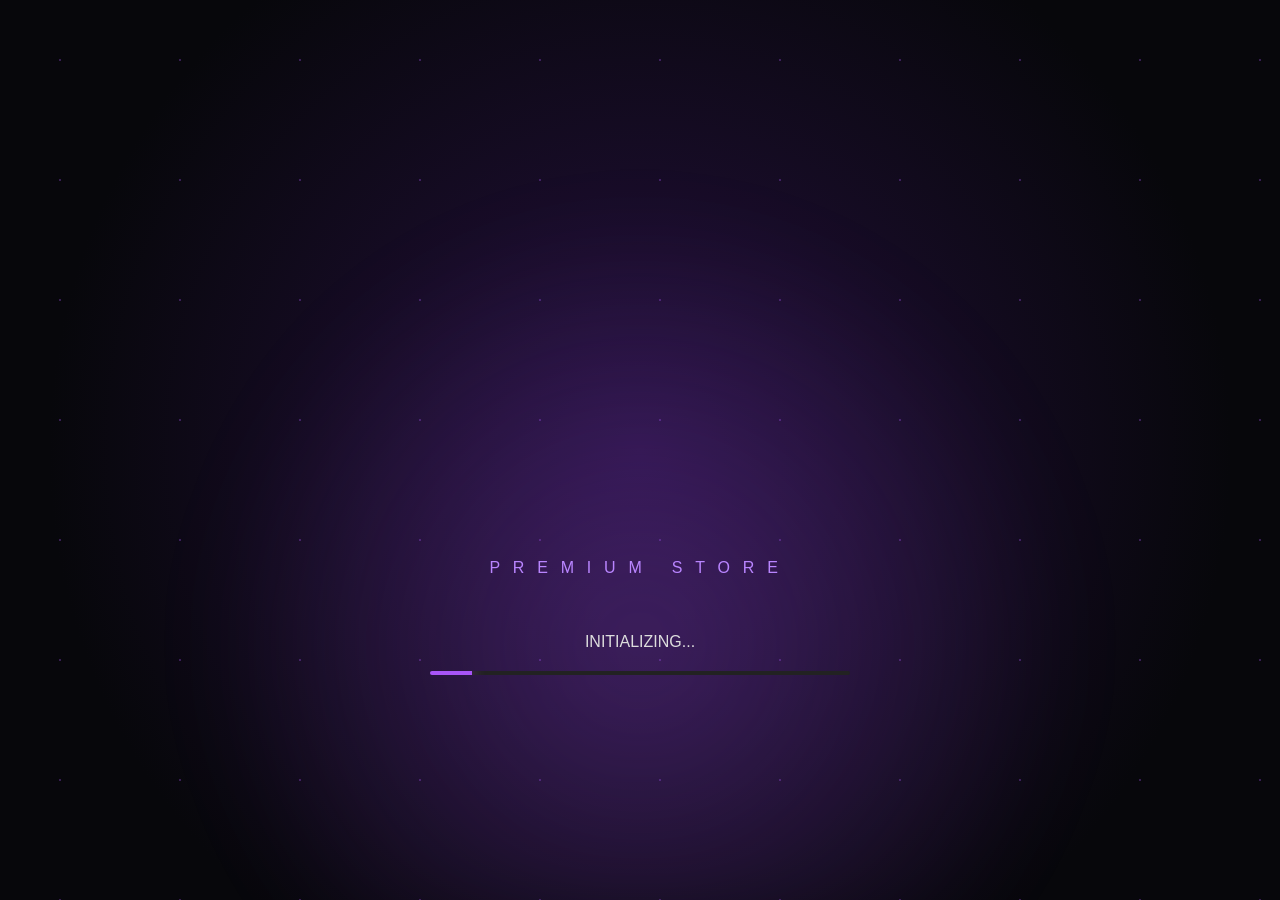
==== commit aa41f5ea: "Add files via upload" ====
--- a/index.html
+++ b/index.html
@@ -1,480 +1 @@
-﻿<!DOCTYPE html>
-<html lang="en">
-<head>
-  <meta charset="UTF-8" />
-  <meta name="viewport" content="width=device-width, initial-scale=1.0" />
-  <title>DIESYT STORE — Premium Valorant Accounts</title>
-  <link rel="preconnect" href="https://fonts.googleapis.com">
-  <link href="https://fonts.googleapis.com/css2?family=Inter:wght@400;500;600&family=Audiowide&family=Bebas+Neue&family=Rajdhani:wght@400;500;600;700&family=Barlow+Condensed:ital,wght@0,300;0,400;0,600;0,700;1,400&family=Share+Tech+Mono&display=swap" rel="stylesheet" />  
-<link rel="stylesheet" href="app/css/style.css" />
-</head>
-<body>
-
-<canvas id="particle-canvas"></canvas>
-
-<!-- NAV -->
-<nav>
-  <div class="nav-logo">
-    <a href="index.html" style="display:flex; align-items:center; gap:0.8rem; text-decoration:none; color:inherit;">
-      <img loading="lazy" decoding="async" src="assets/images/logo.png" alt="Diesyt Logo" class="logo-img">
-      <span>DIESYT STORE</span>
-    </a>
-  </div>
-  <ul class="nav-links">
-    <li><a href="views/sellers.html">Sellers</a></li><li><a href="views/accounts.html">Accounts</a></li>
-    <li><a href="#vouches">Vouches</a></li>
-    <li><a href="#why">About</a></li>
-  </ul>
-  <div class="nav-right">
-    <a href="https://wa.me/919999220415?text=Hi%20I%20am%20interested%20in%20buying%20a%20Valorant%20account.%20Please%20share%20details" class="nav-btn">Buy Now</a>
-  </div>
-</nav>
-
-<!-- HERO -->
-<header class="hero-section" style="position:relative; overflow:hidden;">
-<video autoplay muted loop playsinline style="position:absolute;top:0;left:0;width:100%;height:100%;object-fit:cover;z-index:0;opacity:0.35">
-  <source src="assets/videos/hero-video.mp4" type="video/mp4">
-</video>
-  
-  <div class="hero-overlay"></div>
-  <div class="grid-lines"></div>
-  
-  
-
-  <div class="hero-content">
-    <div class="hero-eyebrow"></div>
-    <span class="hero-badge">PREMIUM MARKETPLACE</span>
-    <h1 class="hero-h1">
-      PREMIUM<br>
-      VALORANT<br>
-      <span class="accent-word">ACCOUNTS</span>
-    </h1>
-    <p class="hero-sub">
-      Verified. Instant Delivery.<br>
-      Trusted by 100+ players.
-    </p>
-    <div class="hero-btns">
-      <a href="views/sellers.html" class="btn-primary-red">
-        Browse Sellers
-        <svg width="18" height="18" viewBox="0 0 24 24" fill="none" stroke="currentColor" stroke-width="2" stroke-linecap="round" stroke-linejoin="round"><path d="M5 12h14M12 5l7 7-7 7"/></svg>
-      </a>
-      <a href="https://chat.whatsapp.com/DoKjFZVwBpB0WTpKS8KIkM" class="btn-secondary-dark">
-        <svg width="18" height="18" viewBox="0 0 24 24" fill="none" stroke="currentColor" stroke-width="2" stroke-linecap="round" stroke-linejoin="round"><path d="M21 15a2 2 0 0 1-2 2H7l-4 4V5a2 2 0 0 1 2-2h14a2 2 0 0 1 2 2z"></path></svg>
-        Join Community
-      </a>
-    </div>
-
-    <div class="hero-features-bar">
-      <div class="feature-item">
-        <div class="feature-icon"><svg width="20" height="20" viewBox="0 0 24 24" fill="none" stroke="currentColor" stroke-width="2"><path d="M12 22s8-4 8-10V5l-8-3-8 3v7c0 6 8 10 8 10z"/><polyline points="9 12 11 14 15 10"/></svg></div>
-        <div class="feature-text">
-          <strong>Verified Accounts</strong>
-          <span>100% Checked</span>
-        </div>
-      </div>
-      <div class="feature-item">
-        <div class="feature-icon"><svg width="20" height="20" viewBox="0 0 24 24" fill="none" stroke="currentColor" stroke-width="2"><polygon points="13 2 3 14 12 14 11 22 21 10 12 10 13 2"/></svg></div>
-        <div class="feature-text">
-          <strong>Instant Delivery</strong>
-          <span>5-30 min delivery</span>
-        </div>
-      </div>
-      <div class="feature-item">
-        <div class="feature-icon"><svg width="20" height="20" viewBox="0 0 24 24" fill="none" stroke="currentColor" stroke-width="2"><rect x="3" y="11" width="18" height="11" rx="2" ry="2"/><path d="M7 11V7a5 5 0 0 1 10 0v4"/></svg></div>
-        <div class="feature-text">
-          <strong>Secure & Safe</strong>
-          <span>No bans, 100% safe</span>
-        </div>
-      </div>
-      <div class="feature-item">
-        <div class="feature-icon"><svg width="20" height="20" viewBox="0 0 24 24" fill="none" stroke="currentColor" stroke-width="2"><path d="M22 16.92v3a2 2 0 0 1-2.18 2 19.79 19.79 0 0 1-8.63-3.07 19.5 19.5 0 0 1-6-6 19.79 19.79 0 0 1-3.07-8.67A2 2 0 0 1 4.11 2h3a2 2 0 0 1 2 1.72 12.84 12.84 0 0 0 .7 2.81 2 2 0 0 1-.45 2.11L8.09 9.91a16 16 0 0 0 6 6l1.27-1.27a2 2 0 0 1 2.11-.45 12.84 12.84 0 0 0 2.81.7A2 2 0 0 1 22 16.92z"/></svg></div>
-        <div class="feature-text">
-          <strong>24/7 Support</strong>
-          <span>We're here anytime</span>
-        </div>
-      </div>
-    </div>
-  </div>
-</header>
-<div class="ticker-bar">
-  <div class="ticker-content">
-    <span>&#x26A1; 50+ ACCOUNTS SOLD <span class="ticker-dot">&#x25C6;</span> &#x1F6E1;&#xFE0F; 100% VERIFIED <span class="ticker-dot">&#x25C6;</span> &#x23F1;&#xFE0F; DELIVERY IN MINUTES <span class="ticker-dot">&#x25C6;</span> &#x1F6AB; NO BANS EVER <span class="ticker-dot">&#x25C6;</span> &#x1F4AC; TRUSTED BY COMMUNITY <span class="ticker-dot">&#x25C6;</span> </span>
-    <span>&#x26A1; 50+ ACCOUNTS SOLD <span class="ticker-dot">&#x25C6;</span> &#x1F6E1;&#xFE0F; 100% VERIFIED <span class="ticker-dot">&#x25C6;</span> &#x23F1;&#xFE0F; DELIVERY IN MINUTES <span class="ticker-dot">&#x25C6;</span> &#x1F6AB; NO BANS EVER <span class="ticker-dot">&#x25C6;</span> &#x1F4AC; TRUSTED BY COMMUNITY <span class="ticker-dot">&#x25C6;</span> </span>
-  </div>
-</div>
-
-
-<!-- LISTINGS -->
-<section id="listings">
-  <div class="s-head reveal">
-    <p class="s-eye">Featured Accounts</p>
-    <div class="s-rule"></div>
-    <h2 class="s-title">Choose Your <br> <span class="shine">Arsenal</span></h2>
-  </div>
-
-  
-
-  
-
-<div class="grid">
-<!-- CARDS_START -->
-    <div class="card reveal" data-seller="diesyt" data-status="available" data-region="ind" data-price="under6k" data-prems="6">
-      <div class="card-pill">6 Premium Skins · 2 BPS</div>
-      <div class="card-thumb">
-        <div class="card-thumb-bg"></div>
-        <div class="card-glow"></div>
-        <img loading="lazy" decoding="async" src="assets/images/img_1781396531146_6prems.jpg" alt="Forsaken, Prime & Neo Frontier">
-      </div>
-      <div class="card-body">
-        <div class="card-meta"><span style="font-family:'Audiowide',sans-serif;font-size:0.65rem;letter-spacing:0.2em;color:rgba(255,255,255,0.4);text-transform:uppercase;">DIESYT EXCLUSIVE</span></div>
-        <h3 class="card-name">Forsaken, Prime & Neo Frontier</h3>
-        <p class="card-desc">
-          Low prem, maximum aura. Forsaken, Prime & Neo Frontier making this one of the cleanest low spreads out there. Perfect main account.
-        </p>
-        <div class="card-tags">
-          <span class="tag">IND Region Full Access 2 BPS</span>
-          
-        </div>
-        <div class="card-foot">
-          <div class="card-price">₹5,000</div>
-          <a href="https://api.whatsapp.com/send/?phone=919999220415&text=Hey%2C+I+am+interested+in+the+6+PREMS+SKINS+account.+Please+share+details.&type=phone_number&app_absent=0" class="card-buy">BUY ON WA &#x2197;</a>
-        </div>
-      </div>
-      
-    </div>
-    <div class="card reveal" data-seller="krazy" data-status="available" data-region="ap" data-price="under10k" data-prems="11">
-      <div class="card-pill">11 PREM MAIN ACC</div>
-      <div class="card-thumb">
-        <div class="card-thumb-bg"></div>
-        <div class="card-glow"></div>
-        <img loading="lazy" decoding="async" src="assets/images/img_1781398714880_WhatsAppImage20260613at6.24.42AM.jpeg" alt="🔥 GOATED & SPREADED MAIN ACCOUNT 🔥">
-      </div>
-      <div class="card-body">
-        <div class="card-meta"><span style="font-family:'Audiowide',sans-serif;font-size:0.65rem;letter-spacing:0.2em;color:rgba(255,255,255,0.4);text-transform:uppercase;">KRAZY EXCLUSIVE</span></div>
-        <h3 class="card-name">🔥 GOATED & SPREADED MAIN ACCOUNT 🔥</h3>
-        <p class="card-desc">
-          💎 11 Premium Skins<br>
-          🏆 VCT Gen Bundle Content<br>
-          ⚔️ Xenohunter Melee<br>
-          👑 Premium Vandal Collection<br>
-          🎯 Premium Operator Collection
-        </p>
-        <div class="card-tags">
-          <span class="tag">]Perfect Main Account Full Access Instant Delivery</span>
-          
-        </div>
-        <div class="card-foot">
-          <div class="card-price">₹7500</div>
-          <a href="https://api.whatsapp.com/send/?phone=919999220415&text=Hey%2C+I+am+interested+in+buying+the+11+Prems+VCT+Gen+%26+Xenohunter+Melee+account.+Please+share+the+details.&type=phone_number&app_absent=0" class="card-buy">BUY ON WA &#x2197;</a>
-        </div>
-      </div>
-      
-    </div>
-    <div class="card reveal" data-seller="krazy" data-status="sold" data-region="ind" data-price="under6k" data-prems="3">
-      <div class="card-pill">3 PREM SEXY ACC</div>
-      <div class="card-thumb">
-        <div class="card-thumb-bg"></div>
-        <div class="card-glow"></div>
-        <img loading="lazy" decoding="async" src="assets/images/img_1781398526415_WhatsAppImage20260613at6.19.09AM.jpeg" alt="🔥 3 PREMS + 3 BATTLEPASSES 🔥">
-      </div>
-      <div class="card-body">
-        <div class="card-meta"><span style="font-family:'Audiowide',sans-serif;font-size:0.65rem;letter-spacing:0.2em;color:rgba(255,255,255,0.4);text-transform:uppercase;">KRAZY EXCLUSIVE</span></div>
-        <h3 class="card-name">🔥 3 PREMS + 3 BATTLEPASSES 🔥</h3>
-        <p class="card-desc">
-          💎 3 Premium Skins<br>
-          ⚔️ Kuronami Vandal<br>
-          🩸 Rogue Vandal<br>
-          👑 Valiant Hero Operator
-        </p>
-        <div class="card-tags">
-          <span class="tag">Lifetime Vouch REV Details Included Main Account Ready</span>
-          
-        </div>
-        <div class="card-foot">
-          <div class="card-price">₹3900</div>
-          <a href="https://api.whatsapp.com/send/?phone=919999220415&text=Hey%2C+I+am+interested+in+buying+the+3+Prems+Kuronami+Vandal%2C+Rogue+Vandal+%26+Valiant+Hero+Operator+account.+Please+share+the+details.&type=phone_number&app_absent=0" class="card-buy">BUY ON WA &#x2197;</a>
-        </div>
-      </div>
-      <div style="position:absolute;inset:0;background:rgba(0,0,0,0.6);z-index:10;display:flex;align-items:center;justify-content:center;pointer-events:none;"><span style="font-family:'Bebas Neue',sans-serif;font-size:1.1rem;font-weight:700;color:#e74c3c;letter-spacing:0.15em;border:2px solid #e74c3c;padding:0.4rem 1.2rem;">SOLD OUT</span></div>
-    </div>
-    <div class="card reveal" data-seller="krazy" data-status="available" data-region="ap" data-price="under3k" data-prems="1">
-      <div class="card-pill">SAFEST SOLO PREM </div>
-      <div class="card-thumb">
-        <div class="card-thumb-bg"></div>
-        <div class="card-glow"></div>
-        <img loading="lazy" decoding="async" src="assets/images/img_1781398258209_acc1.jpeg" alt="🔥 SOLO PREMIUM ACCOUNT 🔥">
-      </div>
-      <div class="card-body">
-        <div class="card-meta"><span style="font-family:'Audiowide',sans-serif;font-size:0.65rem;letter-spacing:0.2em;color:rgba(255,255,255,0.4);text-transform:uppercase;">KRAZY EXCLUSIVE</span></div>
-        <h3 class="card-name">🔥 SOLO PREMIUM ACCOUNT 🔥</h3>
-        <p class="card-desc">
-          🎯 Perfect for Main Account Players<br>
-          🔫 One-Tap Demon Rifle<br>
-          💎 Premium Skin Collection<br>
-          ✨ Fully Unlocked Vandal<br>
-          📜 FE + WTR & Revenue Details Available
-        </p>
-        <div class="card-tags">
-          <span class="tag">Instant Delivery 🔒 Safe & Trusted Deal</span>
-          
-        </div>
-        <div class="card-foot">
-          <div class="card-price">₹1600</div>
-          <a href="https://api.whatsapp.com/send/?phone=919999220415&text=Hey%2C+I+am+interested+in+buying+the+Solo+Prem+Valiant+Hero+account.+Please+share+the+details.&type=phone_number&app_absent=0" class="card-buy">BUY ON WA &#x2197;</a>
-        </div>
-      </div>
-      
-    </div>
-    <div class="card reveal" data-seller="diesyt" data-status="booked" data-region="ind" data-price="above10k" data-prems="23">
-      <div class="card-pill">23 Premium Skins · 3 BPS</div>
-      <div class="card-thumb">
-        <div class="card-thumb-bg"></div>
-        <div class="card-glow"></div>
-        <img loading="lazy" decoding="async" src="assets/images/img_1781397744373_23prem.jpg" alt="Kuronami A VCT24 PRX Capsule">
-      </div>
-      <div class="card-body">
-        <div class="card-meta"><span style="font-family:'Audiowide',sans-serif;font-size:0.65rem;letter-spacing:0.2em;color:rgba(255,255,255,0.4);text-transform:uppercase;">DIESYT EXCLUSIVE</span></div>
-        <h3 class="card-name">Kuronami A VCT24 PRX Capsule</h3>
-        <p class="card-desc">
-          This isn't just an account — it's a flex. Loaded with 23 premium skins including Kuronami A VCT24 PRX Capsule. Clean stacked inventory, full acce
-        </p>
-        <div class="card-tags">
-          <span class="tag">IND Region Full Access 3 BPS Serious Buyers</span>
-          
-        </div>
-        <div class="card-foot">
-          <div class="card-price">₹14,000</div>
-          <a href="https://api.whatsapp.com/send/?phone=919999220415&text=Hey%2C+I+am+interested+in+the+23+PREMIUM+SKINS+account.+Please+share+details.&type=phone_number&app_absent=0" class="card-buy">BUY ON WA &#x2197;</a>
-        </div>
-      </div>
-      <div style="position:absolute;inset:0;background:rgba(0,0,0,0.6);z-index:10;display:flex;align-items:center;justify-content:center;pointer-events:none;"><span style="font-family:'Bebas Neue',sans-serif;font-size:1.1rem;font-weight:700;color:#f39c12;letter-spacing:0.15em;border:2px solid #f39c12;padding:0.4rem 1.2rem;">BOOKED</span></div>
-    </div>
-    <div class="card reveal" data-seller="diesyt" data-status="sold" data-region="ind" data-price="under3k" data-prems="2">
-      <div class="card-pill">2 Premium Skins</div>
-      <div class="card-thumb">
-        <div class="card-thumb-bg"></div>
-        <div class="card-glow"></div>
-        <img loading="lazy" decoding="async" src="assets/images/img_1781397020349_2prem.jpg" alt="Reaver 1.0 & Gaia's Vengeance 2.0">
-      </div>
-      <div class="card-body">
-        <div class="card-meta"><span style="font-family:'Audiowide',sans-serif;font-size:0.65rem;letter-spacing:0.2em;color:rgba(255,255,255,0.4);text-transform:uppercase;">DIESYT EXCLUSIVE</span></div>
-        <h3 class="card-name">Reaver 1.0 & Gaia's Vengeance 2.0</h3>
-        <p class="card-desc">
-          Clean smurf with elite skin combo. Reaver 1.0 & Gaia's Vengeance 2.0 giving insane low-prem vibes. Perfect for ranked grinding, smooth delivery.
-        </p>
-        <div class="card-tags">
-          <span class="tag">IND Region Smurf Ready Full Access</span>
-          
-        </div>
-        <div class="card-foot">
-          <div class="card-price">₹2200</div>
-          <a href="https://api.whatsapp.com/send/?phone=919999220415&text=Hey%2C+I+am+interested+in+the+SMURF+account.+Please+share+details.&type=phone_number&app_absent=0" class="card-buy">BUY ON WA &#x2197;</a>
-        </div>
-      </div>
-      <div style="position:absolute;inset:0;background:rgba(0,0,0,0.6);z-index:10;display:flex;align-items:center;justify-content:center;pointer-events:none;"><span style="font-family:'Bebas Neue',sans-serif;font-size:1.1rem;font-weight:700;color:#e74c3c;letter-spacing:0.15em;border:2px solid #e74c3c;padding:0.4rem 1.2rem;">SOLD OUT</span></div>
-    </div>
-<!-- CARDS_END -->
-</div>
-  <!-- BOTTOM CTA -->
-  <div style="margin-top: 4rem; padding: 3rem 2rem; background: rgba(147, 51, 234, 0.06); border: 1px solid rgba(147, 51, 234, 0.15); border-radius: 12px; text-align: center;" class="reveal">
-    <h3 style="font-size: 2rem; font-family: 'Rajdhani', sans-serif; color: #fff; margin-bottom: 1rem;">Ready for <span class="shine">Radiant</span>?</h3>
-    <p style="color: var(--muted); margin-bottom: 2rem; max-width: 600px; margin-left: auto; margin-right: auto;">Browse our full collection of premium and high-tier Valorant accounts. Find your perfect match and dominate the leaderboard today.</p>
-    <a href="views/accounts.html" class="btn-arsenal">View All Arsenal</a>
-  </div>
-</section>
-
-<!-- WHY -->
-<!-- WHY -->
-<section id="why" style="padding: 5rem 7%; text-align: center;">
-  <div class="s-head reveal">
-    <h2 class="s-title" style="color: #fff; font-size: 2.5rem; letter-spacing: 0.05em; font-family: 'Bebas Neue', sans-serif;">WHY CHOOSE US? <br><span class="shine" style="text-shadow: 0 0 20px rgba(147,51,234,0.5);">DIESYT STORE</span></h2>
-  </div>
-  <div class="why-grid-4">
-    <div class="why-card-new reveal">
-      <div class="why-icon-circle">&#x26A1;</div><div class="why-title-new">Instant Delivery</div>
-      <p class="why-desc-new">Accounts delivered within minutes of payment</p>
-    </div>
-    <div class="why-card-new reveal" style="transition-delay:0.1s">
-      <div class="why-icon-circle">&#x1F512;</div><div class="why-title-new">100% Safe</div>
-      <p class="why-desc-new">Verified accounts, no bans, no cheats</p>
-    </div>
-    <div class="why-card-new reveal" style="transition-delay:0.2s">
-      <div class="why-icon-circle">&#x1F4B0;</div><div class="why-title-new">Best Prices</div>
-      <p class="why-desc-new">Lowest prices for premium Valorant accounts in India</p>
-    </div>
-    <div class="why-card-new reveal" style="transition-delay:0.3s">
-      <div class="why-icon-circle">&#x1F3C6;</div><div class="why-title-new">Trusted Seller</div>
-      <p class="why-desc-new">50+ happy customers, all vouches verifiable</p>
-    </div>
-  </div>
-</section>
-
-<!-- VOUCHES -->
-<section id="vouches">
-  <div class="s-head reveal">
-    <p class="s-eye">Customer Vouches</p>
-    <div class="s-rule"></div>
-    <h2 class="s-title">Real Buyers. <span class="shine">Real Results.</span></h2>
-  </div>
-
-  <div style="display:grid;grid-template-columns:repeat(auto-fill,minmax(280px,1fr));gap:1.4rem;max-width:1000px;margin:0 auto 3rem;">
-
-    <div class="vouch-card reveal" style="padding:0;overflow:hidden;">
-      <img loading="lazy" decoding="async" src="assets/images/img_9b4c86fe.jpg" style="width:100%;display:block;border-radius:0;">
-    </div>
-
-    <div class="vouch-card reveal" style="padding:0;overflow:hidden;transition-delay:0.1s;">
-      <img loading="lazy" decoding="async" src="assets/images/img_224ba138.jpg" style="width:100%;display:block;border-radius:0;">
-    </div>
-
-    <div class="vouch-card reveal" style="padding:0;overflow:hidden;transition-delay:0.2s;">
-      <img loading="lazy" decoding="async" src="assets/images/img_f1b927f1.jpg" style="width:100%;display:block;border-radius:0;">
-    </div>
-
-    <div class="vouch-card reveal" style="padding:0;overflow:hidden;transition-delay:0.3s;">
-      <img loading="lazy" decoding="async" src="assets/images/img_93bd61d3.jpg" style="width:100%;display:block;border-radius:0;">
-    </div>
-
-  </div>
-    <div class="vouch-card reveal" style="transition-delay:0.1s">
-      <div class="vouch-stars">&#x2B50; &#x2B50; &#x2B50; &#x2B50; &#x2B50;</div>
-      <p class="vouch-text">Legit seller bhai. Sent proofs before I paid. RGX account is clean, full access works perfectly. No issues whatsoever.</p>
-      <div class="vouch-line"></div>
-      <div class="vouch-author">Verified Buyer</div>
-    </div>
-    <div class="vouch-card reveal" style="transition-delay:0.2s">
-      <div class="vouch-stars">&#x2B50; &#x2B50; &#x2B50; &#x2B50; &#x2B50;</div>
-      <p class="vouch-text">Trusted guy. Got my smurf account within minutes. Already ranked up and the skins look clean. Will buy again for sure.</p>
-      <div class="vouch-line"></div>
-      <div class="vouch-author">Repeat Customer</div>
-    </div>
-  </div>
-
-  
-</section>
-
-<!-- CTA -->
-
-
-<!-- FOOTER -->
-
-<!-- FAQ -->
-<section id="faq" style="padding:2rem 7%;background:var(--surface);">
-  <div class="s-head reveal">
-    <p class="s-eye">Got Questions?</p>
-    <div class="s-rule"></div>
-    <h2 class="s-title">FAQ</h2>
-  </div>
-
-  <div style="max-width:700px;margin:0 auto;display:flex;flex-direction:column;gap:1rem;">
-
-    <div class="faq-item reveal">
-      <button class="faq-q" onclick="toggleFaq(this)">
-        Is it safe to buy? Will my account get banned? <span class="faq-icon">+</span>
-      </button>
-      <div class="faq-a">
-        Yes, all accounts are completely safe to use. Accounts do not get banned unless there is unusual activity involved such as using hacks, cheats, scripts, or violating Riot's policies.
-        <br><br>
-        As long as the account is used normally like a regular player, there are no issues. We also make sure accounts are checked properly before sale for a smooth and safe experience.
-      </div>
-    </div>
-
-    <div class="faq-item reveal" style="transition-delay:0.05s">
-      <button class="faq-q" onclick="toggleFaq(this)">
-        How do I receive the account after payment? <span class="faq-icon">+</span>
-      </button>
-      <div class="faq-a">
-        Once you make the payment and it gets verified, we instantly send you the account details including the ID and password. We also help you secure the account by guiding you through changing the email, password, and enabling full security for a smooth and safe experience.
-      </div>
-    </div>
-
-    <div class="faq-item reveal" style="transition-delay:0.1s">
-      <button class="faq-q" onclick="toggleFaq(this)">
-        Is the region IND for all accounts? <span class="faq-icon">+</span>
-      </button>
-      <div class="faq-a">
-        Most of the accounts are IND region, but some may be from other Asia Pacific regions. Regardless of the region, all accounts can be played smoothly on Mumbai servers in India without any issues.
-      </div>
-    </div>
-
-    <div class="faq-item reveal" style="transition-delay:0.15s">
-      <button class="faq-q" onclick="toggleFaq(this)">
-        What if I have an issue after buying? <span class="faq-icon">+</span>
-      </button>
-      <div class="faq-a">
-        If you face any issue after purchasing, we always provide proper after-sale support and assistance. Customer satisfaction is our priority, and we make sure to help resolve any genuine issues related to the account.
-      </div>
-    </div>
-
-  </div>
-</section>
-
-
-
-<!-- FOOTER -->
-<footer class="footer-new">
-  <div class="foot-left">
-    <div class="foot-logo-new">DIESYT STORE</div>
-    <div class="foot-tagline">India's #1 Valorant Store</div>
-  </div>
-  <div class="foot-center">
-    <a href="index.html">HOME</a>
-    <a href="views/sellers.html">SELLERS</a>
-    <a href="views/accounts.html">ACCOUNTS</a>
-  </div>
-  <div class="foot-right">
-    Â© 2026 Diesyt Store â€” All rights reserved.
-  </div>
-</footer>
-
-
-
-
-
-
-<!-- Floating WhatsApp -->
-<a href="https://wa.me/919999220415?text=Hi%20I%20am%20interested%20in%20buying%20a%20Valorant%20account." 
-   style="
-     position:fixed;
-     bottom:1.8rem;
-     right:1.8rem;
-     z-index:999;
-     width:58px;
-     height:58px;
-     border-radius:50%;
-     background:#25d366;
-     display:flex;
-     align-items:center;
-     justify-content:center;
-     box-shadow:0 4px 20px rgba(37,211,2,0.45);
-     transition:transform 0.25s, box-shadow 0.25s;
-     animation: waBounce 2.5s infinite;
-   "
-   onmouseover="this.style.transform='scale(1.12)'"
-   onmouseout="this.style.transform='scale(1)'"
-   title="Chat on WhatsApp"
->
-  <svg width="30" height="30" viewBox="0 0 32 32" fill="white" xmlns="http://www.w3.org/2000/svg">
-    <path d="M16 3C9.373 3 4 8.373 4 15c0 2.385.668 4.61 1.822 6.51L4 29l7.698-1.797A11.93 11.93 0 0016 28c6.627 0 12-5.373 12-12S22.627 3 16 3zm0 21.9a9.87 9.87 0 01-5.03-1.38l-.36-.214-3.732.872.9-3.63-.236-.374A9.862 9.862 0 016.1 15c0-5.467 4.433-9.9 9.9-9.9 5.467 0 9.9 4.433 9.9 9.9 0 5.468-4.433 9.9-9.9 9.9zm5.44-7.418c-.298-.15-1.766-.87-2.04-.969-.274-.099-.474-.149-.673.15-.199.298-.77.969-.944 1.168-.174.199-.349.224-.647.075-.298-.15-1.258-.464-2.396-1.48-.885-.79-1.482-1.765-1.656-2.063-.174-.298-.018-.459.13-.607.134-.134.298-.349.447-.523.15-.174.199-.298.299-.497.099-.199.05-.373-.025-.523-.075-.149-.673-1.622-.922-2.22-.243-.583-.49-.504-.673-.513l-.573-.01c-.199 0-.523.075-.797.373-.274.298-1.045 1.02-1.045 2.492 0 1.473 1.07 2.896 1.22 3.095.149.199 2.107 3.215 5.106 4.508.714.308 1.27.492 1.704.63.716.228 1.368.196 1.882.119.574-.085 1.766-.722 2.015-1.42.249-.697.249-1.295.174-1.42-.074-.124-.273-.199-.572-.348z"/>
-  </svg>
-</a>
-
-
-
-
-<script src="app/js/script.js"></script>
-</body>
-</html>
-
-
-
-
-
-
-
-
-
-
-
-
-
+<!doctype html><html><head><meta charset="UTF-8"><meta name="viewport" content="width=device-width,initial-scale=1"><link rel="stylesheet" href="style.css"></head><body><div class="bg"></div><div class="particles"></div><div class="center"><h1 id="logo">DIESYT</h1><p>PREMIUM STORE</p><div id="status">INITIALIZING...</div><div class="bar"><div id="fill"></div></div></div><script src="script.js"></script></body></html>
--- a/style.css
+++ b/style.css
@@ -0,0 +1 @@
+html,body{margin:0;height:100%;overflow:hidden;background:#07070B;font-family:Arial}.bg{position:fixed;inset:0;background:radial-gradient(circle,#24103d,#07070B 70%);animation:zoom 10s forwards}.bg:before{content:'';position:absolute;inset:0;background:radial-gradient(circle at 50% 70%,rgba(168,85,247,.25),transparent 45%);filter:blur(40px)}.particles{position:fixed;inset:0;background-image:radial-gradient(#a855f7 1px,transparent 1px);background-size:120px 120px;opacity:.3;animation:float 20s linear infinite}.center{position:absolute;inset:0;display:flex;flex-direction:column;align-items:center;justify-content:center}h1{font-size:clamp(52px,10vw,140px);letter-spacing:.18em;color:#fff;text-shadow:0 0 25px #a855f7;opacity:0;transform:translateY(25px)}p{color:#b985ff;letter-spacing:.8em}#status{margin-top:40px;color:#ddd}.bar{width:min(420px,80vw);height:4px;background:#222;border-radius:999px;margin-top:20px;overflow:hidden}#fill{height:100%;width:0;background:#a855f7;box-shadow:0 0 15px #a855f7}@keyframes zoom{to{transform:scale(1.08)}}@keyframes float{from{background-position:0 0}to{background-position:0 120px}}
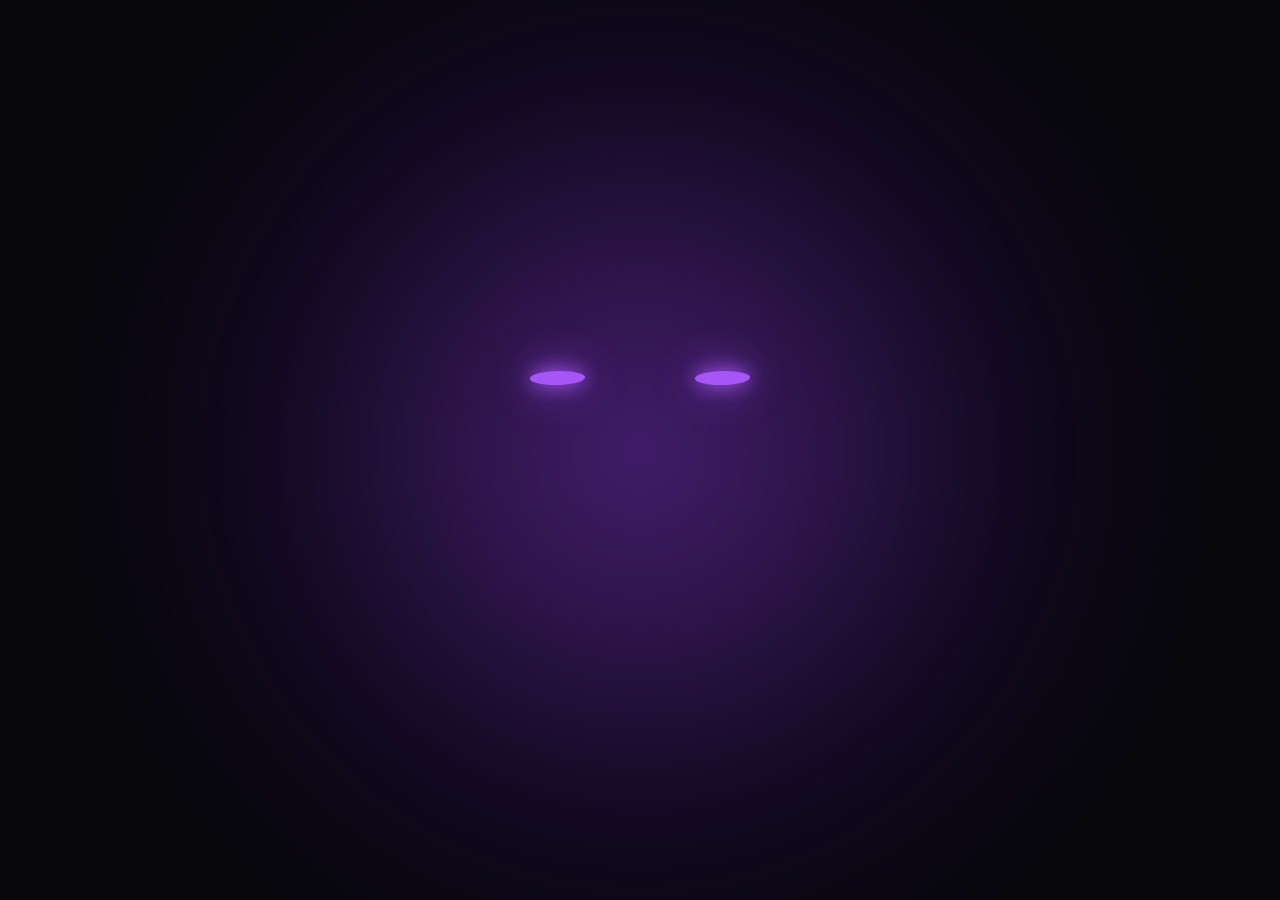
==== commit 6232aafc: "Add files via upload" ====
--- a/index.html
+++ b/index.html
@@ -1 +1,12 @@
-<!doctype html><html><head><meta charset="UTF-8"><meta name="viewport" content="width=device-width,initial-scale=1"><link rel="stylesheet" href="style.css"></head><body><div class="bg"></div><div class="particles"></div><div class="center"><h1 id="logo">DIESYT</h1><p>PREMIUM STORE</p><div id="status">INITIALIZING...</div><div class="bar"><div id="fill"></div></div></div><script src="script.js"></script></body></html>+<!DOCTYPE html>
+<html><head><meta charset='UTF-8'><meta name='viewport' content='width=device-width,initial-scale=1'>
+<link rel='stylesheet' href='style.css'></head><body>
+<div class='bg'></div>
+<div id='eyes'><span class='eye'></span><span class='eye'></span></div>
+<div id='logo'>
+<h1>DIESYT</h1><p>STORE</p>
+<div id='status'>INITIALIZING...</div>
+<div class='bar'><div id='fill'></div></div>
+</div>
+<script src='script.js'></script>
+</body></html>
--- a/style.css
+++ b/style.css
@@ -1 +1,14 @@
-html,body{margin:0;height:100%;overflow:hidden;background:#07070B;font-family:Arial}.bg{position:fixed;inset:0;background:radial-gradient(circle,#24103d,#07070B 70%);animation:zoom 10s forwards}.bg:before{content:'';position:absolute;inset:0;background:radial-gradient(circle at 50% 70%,rgba(168,85,247,.25),transparent 45%);filter:blur(40px)}.particles{position:fixed;inset:0;background-image:radial-gradient(#a855f7 1px,transparent 1px);background-size:120px 120px;opacity:.3;animation:float 20s linear infinite}.center{position:absolute;inset:0;display:flex;flex-direction:column;align-items:center;justify-content:center}h1{font-size:clamp(52px,10vw,140px);letter-spacing:.18em;color:#fff;text-shadow:0 0 25px #a855f7;opacity:0;transform:translateY(25px)}p{color:#b985ff;letter-spacing:.8em}#status{margin-top:40px;color:#ddd}.bar{width:min(420px,80vw);height:4px;background:#222;border-radius:999px;margin-top:20px;overflow:hidden}#fill{height:100%;width:0;background:#a855f7;box-shadow:0 0 15px #a855f7}@keyframes zoom{to{transform:scale(1.08)}}@keyframes float{from{background-position:0 0}to{background-position:0 120px}}+html,body{margin:0;height:100%;overflow:hidden;background:#06060b;font-family:Arial}
+.bg{position:fixed;inset:0;background:radial-gradient(circle,#281046,#06060b 70%);animation:zoom 10s forwards}
+.bg:before{content:'';position:absolute;inset:0;background:radial-gradient(circle at center,rgba(168,85,247,.22),transparent 45%);filter:blur(55px);animation:smoke 6s ease-in-out infinite alternate}
+#eyes{position:absolute;left:50%;top:42%;transform:translate(-50%,-50%);display:flex;gap:110px}
+.eye{width:55px;height:14px;background:#a855f7;border-radius:50%;box-shadow:0 0 18px #a855f7,0 0 40px #a855f7;transform:skewX(-18deg);animation:pulse 1.6s infinite}
+#logo{position:absolute;inset:0;display:flex;flex-direction:column;align-items:center;justify-content:center;opacity:0}
+h1{margin:0;font-size:clamp(60px,10vw,150px);letter-spacing:.18em;color:#fff;text-shadow:0 0 25px #a855f7}
+p{margin:0;color:#b987ff;letter-spacing:.8em}
+#status{margin-top:40px;color:#ddd;letter-spacing:.25em}
+.bar{margin-top:20px;width:min(450px,80vw);height:4px;background:#222;border-radius:999px;overflow:hidden}
+#fill{width:0;height:100%;background:#a855f7;box-shadow:0 0 20px #a855f7}
+@keyframes pulse{50%{transform:skewX(-18deg) scale(1.08);opacity:1}0%,100%{opacity:.55}}
+@keyframes smoke{to{transform:scale(1.08) translateY(-25px)}}
+@keyframes zoom{to{transform:scale(1.06)}}
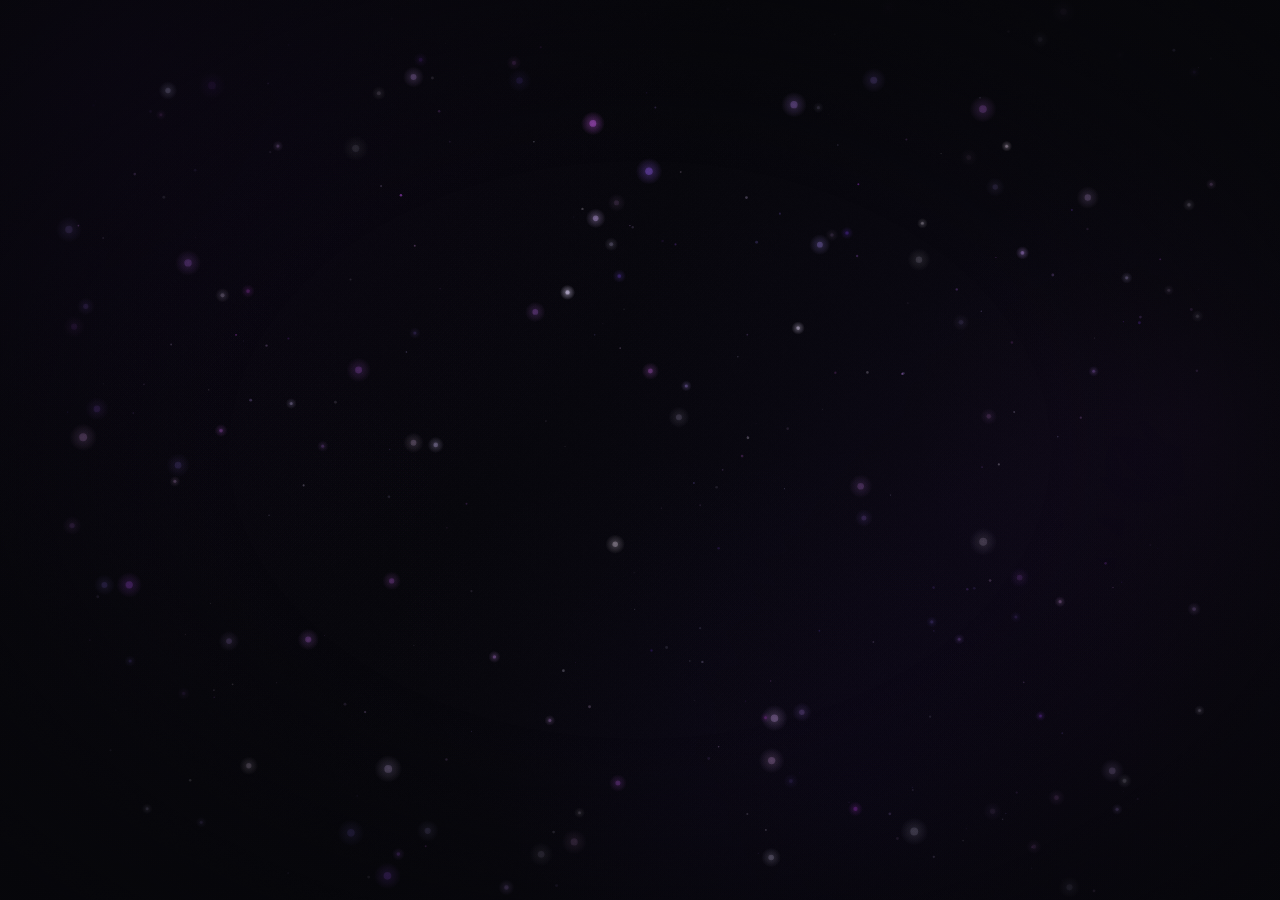
==== commit e0bec912: "Add files via upload" ====
--- a/index.html
+++ b/index.html
@@ -1,12 +1,89 @@
 <!DOCTYPE html>
-<html><head><meta charset='UTF-8'><meta name='viewport' content='width=device-width,initial-scale=1'>
-<link rel='stylesheet' href='style.css'></head><body>
-<div class='bg'></div>
-<div id='eyes'><span class='eye'></span><span class='eye'></span></div>
-<div id='logo'>
-<h1>DIESYT</h1><p>STORE</p>
-<div id='status'>INITIALIZING...</div>
-<div class='bar'><div id='fill'></div></div>
-</div>
-<script src='script.js'></script>
-</body></html>+<html lang="en">
+<head>
+  <meta charset="UTF-8" />
+  <meta name="viewport" content="width=device-width, initial-scale=1.0" />
+  <title>DIESYT STORE</title>
+
+  <!-- Orbitron from Google Fonts — only dependency allowed (font asset) -->
+  <link rel="preconnect" href="https://fonts.googleapis.com" />
+  <link rel="preconnect" href="https://fonts.gstatic.com" crossorigin />
+  <link href="https://fonts.googleapis.com/css2?family=Orbitron:wght@400;700;900&display=swap" rel="stylesheet" />
+
+  <link rel="stylesheet" href="style.css" />
+</head>
+<body>
+
+  <!-- ══════════════════════════════════════════════
+       LOADER SHELL
+       All visual layers stack via CSS absolute
+       ══════════════════════════════════════════════ -->
+  <div id="loader" role="status" aria-label="Loading DIESYT STORE">
+
+    <!-- Layer 0 ─ WebGL / Canvas smoke & particles -->
+    <canvas id="bgCanvas" aria-hidden="true"></canvas>
+
+    <!-- Layer 1 ─ Film grain overlay (Canvas) -->
+    <canvas id="grainCanvas" aria-hidden="true"></canvas>
+
+    <!-- Layer 2 ─ Vignette -->
+    <div id="vignette" aria-hidden="true"></div>
+
+    <!-- Layer 3 ─ Eyes (Scene 2) -->
+    <div id="eyesContainer" aria-hidden="true">
+      <canvas id="eyesCanvas"></canvas>
+    </div>
+
+    <!-- Layer 4 ─ Logo reveal (Scenes 3–4) -->
+    <div id="logoContainer" aria-hidden="true">
+      <div id="logoWrap">
+        <div id="logoMain">
+          <span class="letter" data-char="D">D</span>
+          <span class="letter" data-char="I">I</span>
+          <span class="letter" data-char="E">E</span>
+          <span class="letter" data-char="S">S</span>
+          <span class="letter" data-char="Y">Y</span>
+          <span class="letter" data-char="T">T</span>
+        </div>
+        <div id="logoSub">
+          <span class="sub-dash left-dash"></span>
+          <span id="storeText">STORE</span>
+          <span class="sub-dash right-dash"></span>
+        </div>
+        <!-- Scanner line drawn on top of logo -->
+        <div id="scanLine" aria-hidden="true"></div>
+        <!-- Bloom overlay for final glow burst -->
+        <div id="logoBloom" aria-hidden="true"></div>
+      </div>
+    </div>
+
+    <!-- Layer 5 ─ Status / loading bar (Scene 5) -->
+    <div id="statusContainer" aria-hidden="true">
+      <div id="statusText">INITIALIZING...</div>
+      <div id="loadBarWrap">
+        <div id="loadBarTrack">
+          <div id="loadBarFill">
+            <div id="loadBarShine"></div>
+          </div>
+        </div>
+        <div id="loadPercent">0%</div>
+      </div>
+    </div>
+
+  </div><!-- /#loader -->
+
+  <!-- Homepage placeholder — loader fades out to reveal this -->
+  <div id="homepage" aria-hidden="true">
+    <div class="hp-center">
+      <div class="hp-logo">DIESYT STORE</div>
+      <p class="hp-sub">Your premium marketplace is ready.</p>
+    </div>
+  </div>
+
+  <!-- Scripts — order matters -->
+  <script src="particles.js"></script>
+  <script src="smoke.js"></script>
+  <script src="effects.js"></script>
+  <script src="main.js"></script>
+</body>
+</html>
--- a/style.css
+++ b/style.css
@@ -1,14 +1,454 @@
-html,body{margin:0;height:100%;overflow:hidden;background:#06060b;font-family:Arial}
-.bg{position:fixed;inset:0;background:radial-gradient(circle,#281046,#06060b 70%);animation:zoom 10s forwards}
-.bg:before{content:'';position:absolute;inset:0;background:radial-gradient(circle at center,rgba(168,85,247,.22),transparent 45%);filter:blur(55px);animation:smoke 6s ease-in-out infinite alternate}
-#eyes{position:absolute;left:50%;top:42%;transform:translate(-50%,-50%);display:flex;gap:110px}
-.eye{width:55px;height:14px;background:#a855f7;border-radius:50%;box-shadow:0 0 18px #a855f7,0 0 40px #a855f7;transform:skewX(-18deg);animation:pulse 1.6s infinite}
-#logo{position:absolute;inset:0;display:flex;flex-direction:column;align-items:center;justify-content:center;opacity:0}
-h1{margin:0;font-size:clamp(60px,10vw,150px);letter-spacing:.18em;color:#fff;text-shadow:0 0 25px #a855f7}
-p{margin:0;color:#b987ff;letter-spacing:.8em}
-#status{margin-top:40px;color:#ddd;letter-spacing:.25em}
-.bar{margin-top:20px;width:min(450px,80vw);height:4px;background:#222;border-radius:999px;overflow:hidden}
-#fill{width:0;height:100%;background:#a855f7;box-shadow:0 0 20px #a855f7}
-@keyframes pulse{50%{transform:skewX(-18deg) scale(1.08);opacity:1}0%,100%{opacity:.55}}
-@keyframes smoke{to{transform:scale(1.08) translateY(-25px)}}
-@keyframes zoom{to{transform:scale(1.06)}}+/* ═══════════════════════════════════════════════════════════
+   DIESYT STORE — CINEMATIC LOADER
+   style.css
+   ═══════════════════════════════════════════════════════════ */
+
+/* ── Reset & Root ───────────────────────────────────────── */
+*, *::before, *::after {
+  box-sizing: border-box;
+  margin: 0;
+  padding: 0;
+}
+
+:root {
+  --bg:          #07070B;
+  --purple-1:    #8A2BE2;
+  --purple-2:    #A855F7;
+  --purple-3:    #C084FC;
+  --purple-dark: #3B0764;
+  --white:       #FFFFFF;
+  --glow-sm:     0 0 8px  rgba(168,85,247,0.5);
+  --glow-md:     0 0 24px rgba(168,85,247,0.6);
+  --glow-lg:     0 0 60px rgba(168,85,247,0.5);
+  --glow-xl:     0 0 120px rgba(138,43,226,0.7);
+}
+
+html, body {
+  width: 100%;
+  height: 100%;
+  overflow: hidden;
+  background: var(--bg);
+  font-family: 'Orbitron', sans-serif;
+  color: var(--white);
+}
+
+/* ── Loader shell ───────────────────────────────────────── */
+#loader {
+  position: fixed;
+  inset: 0;
+  z-index: 100;
+  display: flex;
+  align-items: center;
+  justify-content: center;
+  background: var(--bg);
+
+  /* GPU hint for the whole loader */
+  will-change: opacity;
+  transition: opacity 1.2s cubic-bezier(0.4, 0, 0.2, 1);
+}
+
+#loader.fade-out {
+  opacity: 0;
+  pointer-events: none;
+}
+
+/* ── Background canvas (smoke + particles) ─────────────── */
+#bgCanvas {
+  position: absolute;
+  inset: 0;
+  width: 100%;
+  height: 100%;
+  will-change: transform;
+}
+
+/* ── Film grain overlay canvas ──────────────────────────── */
+#grainCanvas {
+  position: absolute;
+  inset: 0;
+  width: 100%;
+  height: 100%;
+  opacity: 0.035;
+  mix-blend-mode: overlay;
+  pointer-events: none;
+  will-change: opacity;
+}
+
+/* ── Radial vignette ────────────────────────────────────── */
+#vignette {
+  position: absolute;
+  inset: 0;
+  background: radial-gradient(
+    ellipse 80% 80% at 50% 50%,
+    transparent 40%,
+    rgba(7, 7, 11, 0.55) 70%,
+    rgba(7, 7, 11, 0.95) 100%
+  );
+  pointer-events: none;
+}
+
+/* ── Eyes container ─────────────────────────────────────── */
+#eyesContainer {
+  position: absolute;
+  inset: 0;
+  display: flex;
+  align-items: center;
+  justify-content: center;
+  opacity: 0;
+  will-change: opacity;
+  pointer-events: none;
+}
+
+#eyesCanvas {
+  width: min(700px, 90vw);
+  height: min(280px, 36vw);
+  max-width: 100%;
+}
+
+/* ── Logo container ─────────────────────────────────────── */
+#logoContainer {
+  position: absolute;
+  inset: 0;
+  display: flex;
+  align-items: center;
+  justify-content: center;
+  opacity: 0;
+  will-change: opacity;
+  pointer-events: none;
+}
+
+#logoWrap {
+  position: relative;
+  display: flex;
+  flex-direction: column;
+  align-items: center;
+  gap: clamp(6px, 1.5vw, 18px);
+}
+
+/* ── Main logo letters ──────────────────────────────────── */
+#logoMain {
+  display: flex;
+  gap: clamp(2px, 0.6vw, 10px);
+  line-height: 1;
+}
+
+.letter {
+  display: inline-block;
+  font-family: 'Orbitron', sans-serif;
+  font-weight: 900;
+  font-size: clamp(42px, 9.5vw, 128px);
+  letter-spacing: 0.05em;
+  color: var(--white);
+  opacity: 0;
+  transform: translateY(28px) scale(0.9);
+  will-change: transform, opacity, filter;
+  transition:
+    opacity     0.55s cubic-bezier(0.22, 1, 0.36, 1),
+    transform   0.55s cubic-bezier(0.22, 1, 0.36, 1),
+    filter      0.55s cubic-bezier(0.22, 1, 0.36, 1),
+    text-shadow 0.55s ease;
+
+  /* Metallic letter gradient */
+  background: linear-gradient(
+    180deg,
+    #E8D5FF 0%,
+    #C084FC 25%,
+    #ffffff 45%,
+    #A855F7 65%,
+    #7C3AED 85%,
+    #4C1D95 100%
+  );
+  -webkit-background-clip: text;
+  background-clip: text;
+  -webkit-text-fill-color: transparent;
+}
+
+.letter.visible {
+  opacity: 1;
+  transform: translateY(0) scale(1);
+  filter: drop-shadow(0 0 14px rgba(168,85,247,0.8));
+}
+
+.letter.glitch {
+  animation: letterGlitch 0.15s steps(2) forwards;
+}
+
+/* ── Store sub-line ─────────────────────────────────────── */
+#logoSub {
+  display: flex;
+  align-items: center;
+  gap: clamp(6px, 1.4vw, 18px);
+  opacity: 0;
+  transform: translateY(10px);
+  will-change: opacity, transform;
+  transition: opacity 0.7s ease, transform 0.7s cubic-bezier(0.22, 1, 0.36, 1);
+}
+
+#logoSub.visible {
+  opacity: 1;
+  transform: translateY(0);
+}
+
+#storeText {
+  font-family: 'Orbitron', sans-serif;
+  font-weight: 400;
+  font-size: clamp(10px, 2vw, 26px);
+  letter-spacing: clamp(0.3em, 0.8vw, 0.7em);
+  color: var(--purple-2);
+  text-shadow: var(--glow-sm);
+}
+
+.sub-dash {
+  display: block;
+  height: 1px;
+  width: clamp(24px, 5vw, 60px);
+  background: linear-gradient(90deg, transparent, var(--purple-2), transparent);
+  box-shadow: 0 0 6px rgba(168,85,247,0.5);
+}
+
+/* ── Scanner line ───────────────────────────────────────── */
+#scanLine {
+  position: absolute;
+  top: 0;
+  left: -5%;
+  width: 110%;
+  height: 2px;
+  background: linear-gradient(
+    90deg,
+    transparent 0%,
+    rgba(168,85,247,0.1) 10%,
+    rgba(168,85,247,0.9) 50%,
+    rgba(192,132,252,1) 55%,
+    rgba(168,85,247,0.9) 60%,
+    rgba(168,85,247,0.1) 90%,
+    transparent 100%
+  );
+  box-shadow:
+    0 0 12px 2px rgba(168,85,247,0.6),
+    0 0 30px 4px rgba(138,43,226,0.3);
+  opacity: 0;
+  will-change: transform, opacity;
+  pointer-events: none;
+}
+
+/* ── Logo bloom burst ───────────────────────────────────── */
+#logoBloom {
+  position: absolute;
+  inset: -80px;
+  border-radius: 50%;
+  background: radial-gradient(
+    ellipse at center,
+    rgba(138,43,226,0.35) 0%,
+    rgba(138,43,226,0.15) 40%,
+    transparent 70%
+  );
+  opacity: 0;
+  will-change: opacity;
+  pointer-events: none;
+  transition: opacity 0.6s ease;
+}
+
+/* ── Status / loading bar ───────────────────────────────── */
+#statusContainer {
+  position: absolute;
+  bottom: clamp(36px, 7vh, 80px);
+  left: 50%;
+  transform: translateX(-50%);
+  width: clamp(240px, 55vw, 520px);
+  display: flex;
+  flex-direction: column;
+  align-items: center;
+  gap: clamp(10px, 2vh, 20px);
+  opacity: 0;
+  will-change: opacity;
+  transition: opacity 0.6s ease;
+}
+
+#statusContainer.visible {
+  opacity: 1;
+}
+
+#statusText {
+  font-family: 'Orbitron', sans-serif;
+  font-weight: 400;
+  font-size: clamp(8px, 1.3vw, 13px);
+  letter-spacing: 0.25em;
+  color: var(--purple-3);
+  text-shadow: var(--glow-sm);
+  opacity: 0;
+  transition: opacity 0.4s ease;
+  white-space: nowrap;
+}
+
+#statusText.visible {
+  opacity: 1;
+}
+
+#loadBarWrap {
+  width: 100%;
+  display: flex;
+  flex-direction: column;
+  align-items: center;
+  gap: 8px;
+}
+
+/* Glass track */
+#loadBarTrack {
+  width: 100%;
+  height: clamp(6px, 1.2vh, 10px);
+  border-radius: 999px;
+  background: rgba(255,255,255,0.05);
+  border: 1px solid rgba(168,85,247,0.2);
+  box-shadow:
+    inset 0 1px 3px rgba(0,0,0,0.5),
+    0 0 12px rgba(138,43,226,0.15);
+  overflow: hidden;
+  position: relative;
+}
+
+/* Filled portion */
+#loadBarFill {
+  height: 100%;
+  width: 0%;
+  border-radius: 999px;
+  background: linear-gradient(
+    90deg,
+    var(--purple-dark) 0%,
+    var(--purple-1)    40%,
+    var(--purple-2)    70%,
+    var(--purple-3)    100%
+  );
+  box-shadow:
+    0 0 10px rgba(168,85,247,0.8),
+    0 0 20px rgba(138,43,226,0.5);
+  will-change: width;
+  position: relative;
+  overflow: hidden;
+  transition: none; /* driven by JS rAF */
+}
+
+/* Moving shine inside bar */
+#loadBarShine {
+  position: absolute;
+  top: 0;
+  left: -60%;
+  width: 50%;
+  height: 100%;
+  background: linear-gradient(
+    90deg,
+    transparent,
+    rgba(255,255,255,0.35),
+    transparent
+  );
+  animation: shineSlide 1.6s ease-in-out infinite;
+  will-change: transform;
+}
+
+#loadPercent {
+  font-family: 'Orbitron', sans-serif;
+  font-weight: 400;
+  font-size: clamp(9px, 1.2vw, 12px);
+  letter-spacing: 0.15em;
+  color: rgba(192,132,252,0.7);
+}
+
+/* ── Homepage (revealed after loader) ───────────────────── */
+#homepage {
+  position: fixed;
+  inset: 0;
+  z-index: 1;
+  background: var(--bg);
+  display: flex;
+  align-items: center;
+  justify-content: center;
+  opacity: 0;
+  will-change: opacity;
+  transition: opacity 1.2s cubic-bezier(0.4, 0, 0.2, 1);
+}
+
+#homepage.visible {
+  opacity: 1;
+}
+
+.hp-center {
+  display: flex;
+  flex-direction: column;
+  align-items: center;
+  gap: 20px;
+  text-align: center;
+}
+
+.hp-logo {
+  font-family: 'Orbitron', sans-serif;
+  font-weight: 900;
+  font-size: clamp(28px, 6vw, 72px);
+  letter-spacing: 0.12em;
+  background: linear-gradient(180deg, #E8D5FF 0%, #A855F7 50%, #7C3AED 100%);
+  -webkit-background-clip: text;
+  background-clip: text;
+  -webkit-text-fill-color: transparent;
+  text-shadow: none;
+  filter: drop-shadow(0 0 32px rgba(168,85,247,0.6));
+}
+
+.hp-sub {
+  font-family: 'Orbitron', sans-serif;
+  font-weight: 400;
+  font-size: clamp(9px, 1.5vw, 14px);
+  letter-spacing: 0.3em;
+  color: rgba(192,132,252,0.6);
+}
+
+/* ══════════════════════════════════════════════════════════
+   KEYFRAMES
+   ══════════════════════════════════════════════════════════ */
+
+/* Shine sweep inside loading bar */
+@keyframes shineSlide {
+  0%   { transform: translateX(0%); }
+  100% { transform: translateX(300%); }
+}
+
+/* RGB glitch burst on letter reveal */
+@keyframes letterGlitch {
+  0%   {
+    text-shadow:
+      -3px 0 rgba(255,0,0,0.7),
+       3px 0 rgba(0,255,255,0.7);
+    filter: drop-shadow(0 0 18px rgba(168,85,247,1));
+  }
+  25%  {
+    text-shadow:
+       3px 0 rgba(255,0,0,0.7),
+      -3px 0 rgba(0,255,255,0.7);
+    filter: drop-shadow(0 0 4px rgba(168,85,247,0.3));
+  }
+  50%  {
+    text-shadow:
+      -2px 0 rgba(255,0,0,0.5),
+       2px 0 rgba(0,255,255,0.5);
+    filter: drop-shadow(0 0 22px rgba(168,85,247,0.9));
+  }
+  100% {
+    text-shadow: none;
+    filter: drop-shadow(0 0 14px rgba(168,85,247,0.8));
+  }
+}
+
+/* Pulse for logo at access granted */
+@keyframes logoPulse {
+  0%   { filter: drop-shadow(0 0 20px rgba(168,85,247,0.8)); }
+  50%  { filter: drop-shadow(0 0 60px rgba(192,132,252,1)); }
+  100% { filter: drop-shadow(0 0 30px rgba(168,85,247,0.9)); }
+}
+
+.logo-pulse {
+  animation: logoPulse 0.8s ease-in-out;
+}
+
+/* ── Reduced motion — respect OS preference ─────────────── */
+@media (prefers-reduced-motion: reduce) {
+  *, *::before, *::after {
+    animation-duration: 0.01ms !important;
+    transition-duration: 0.01ms !important;
+  }
+}
